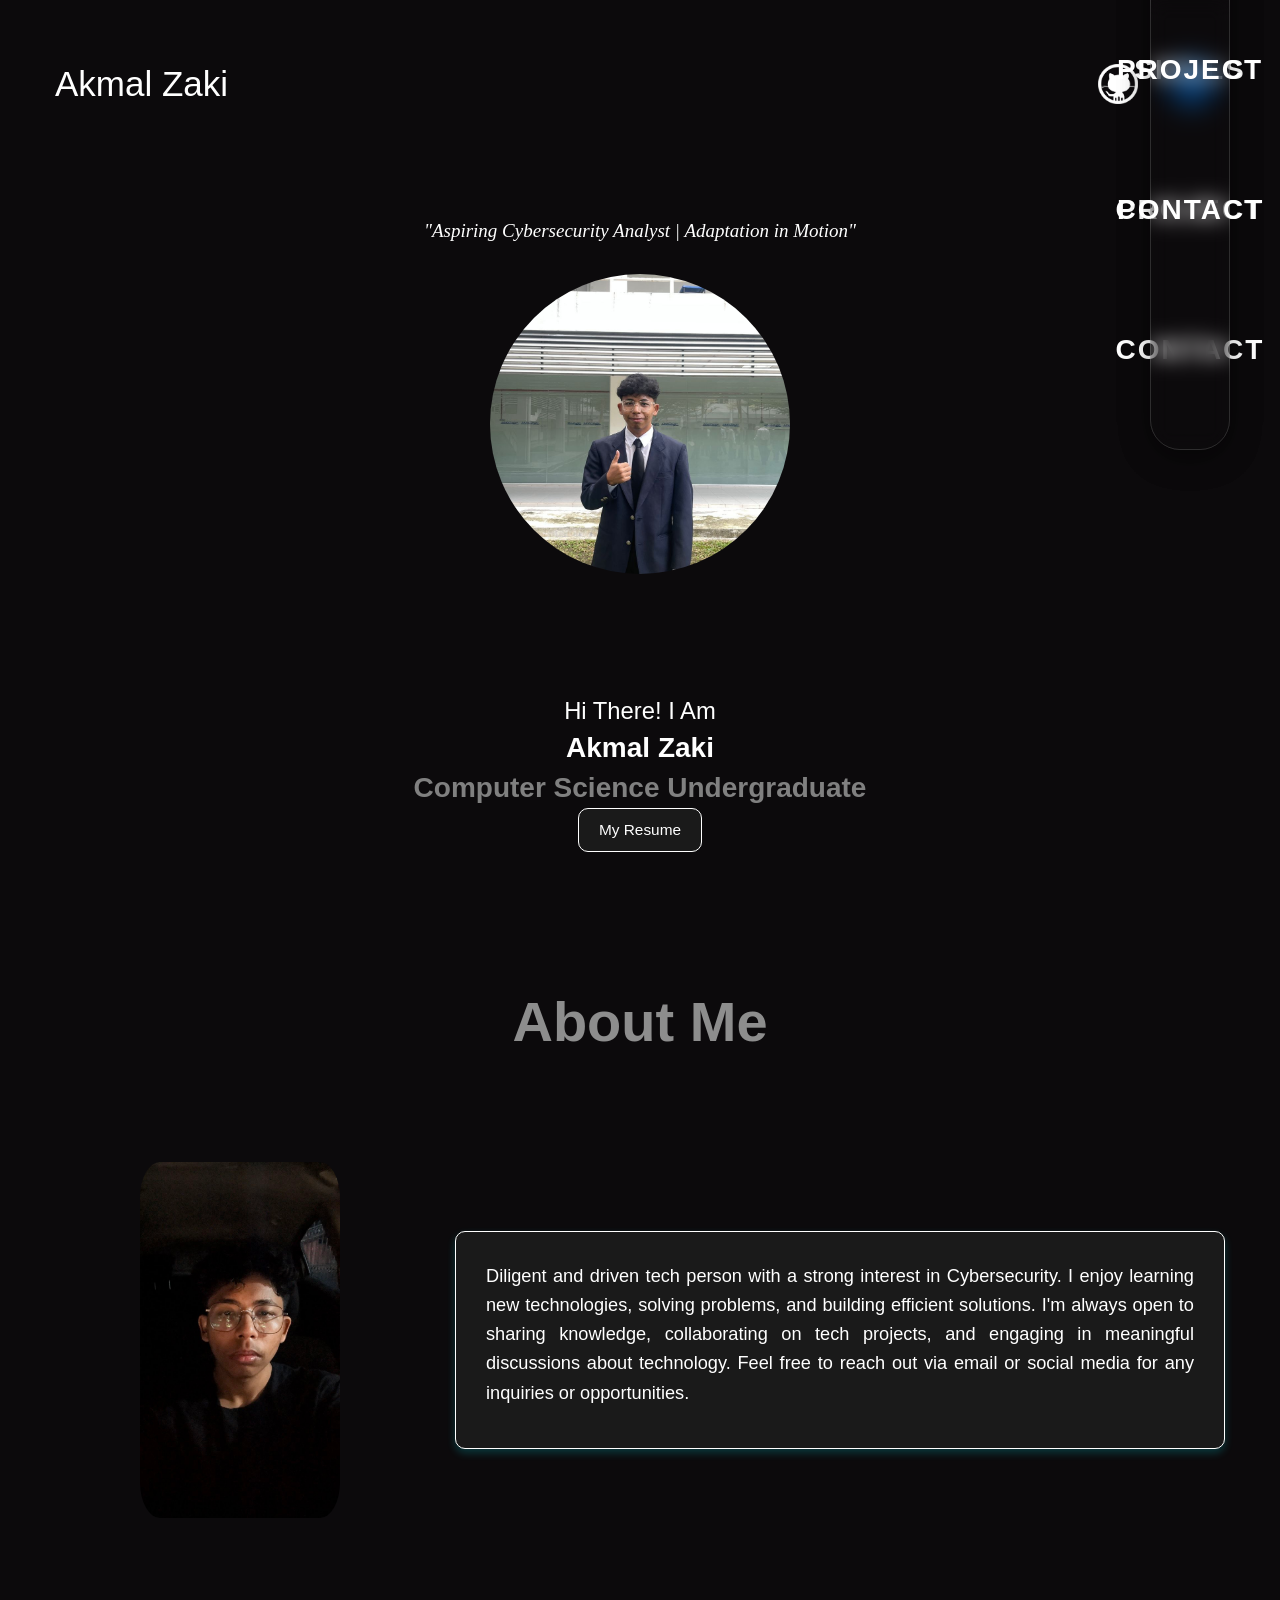
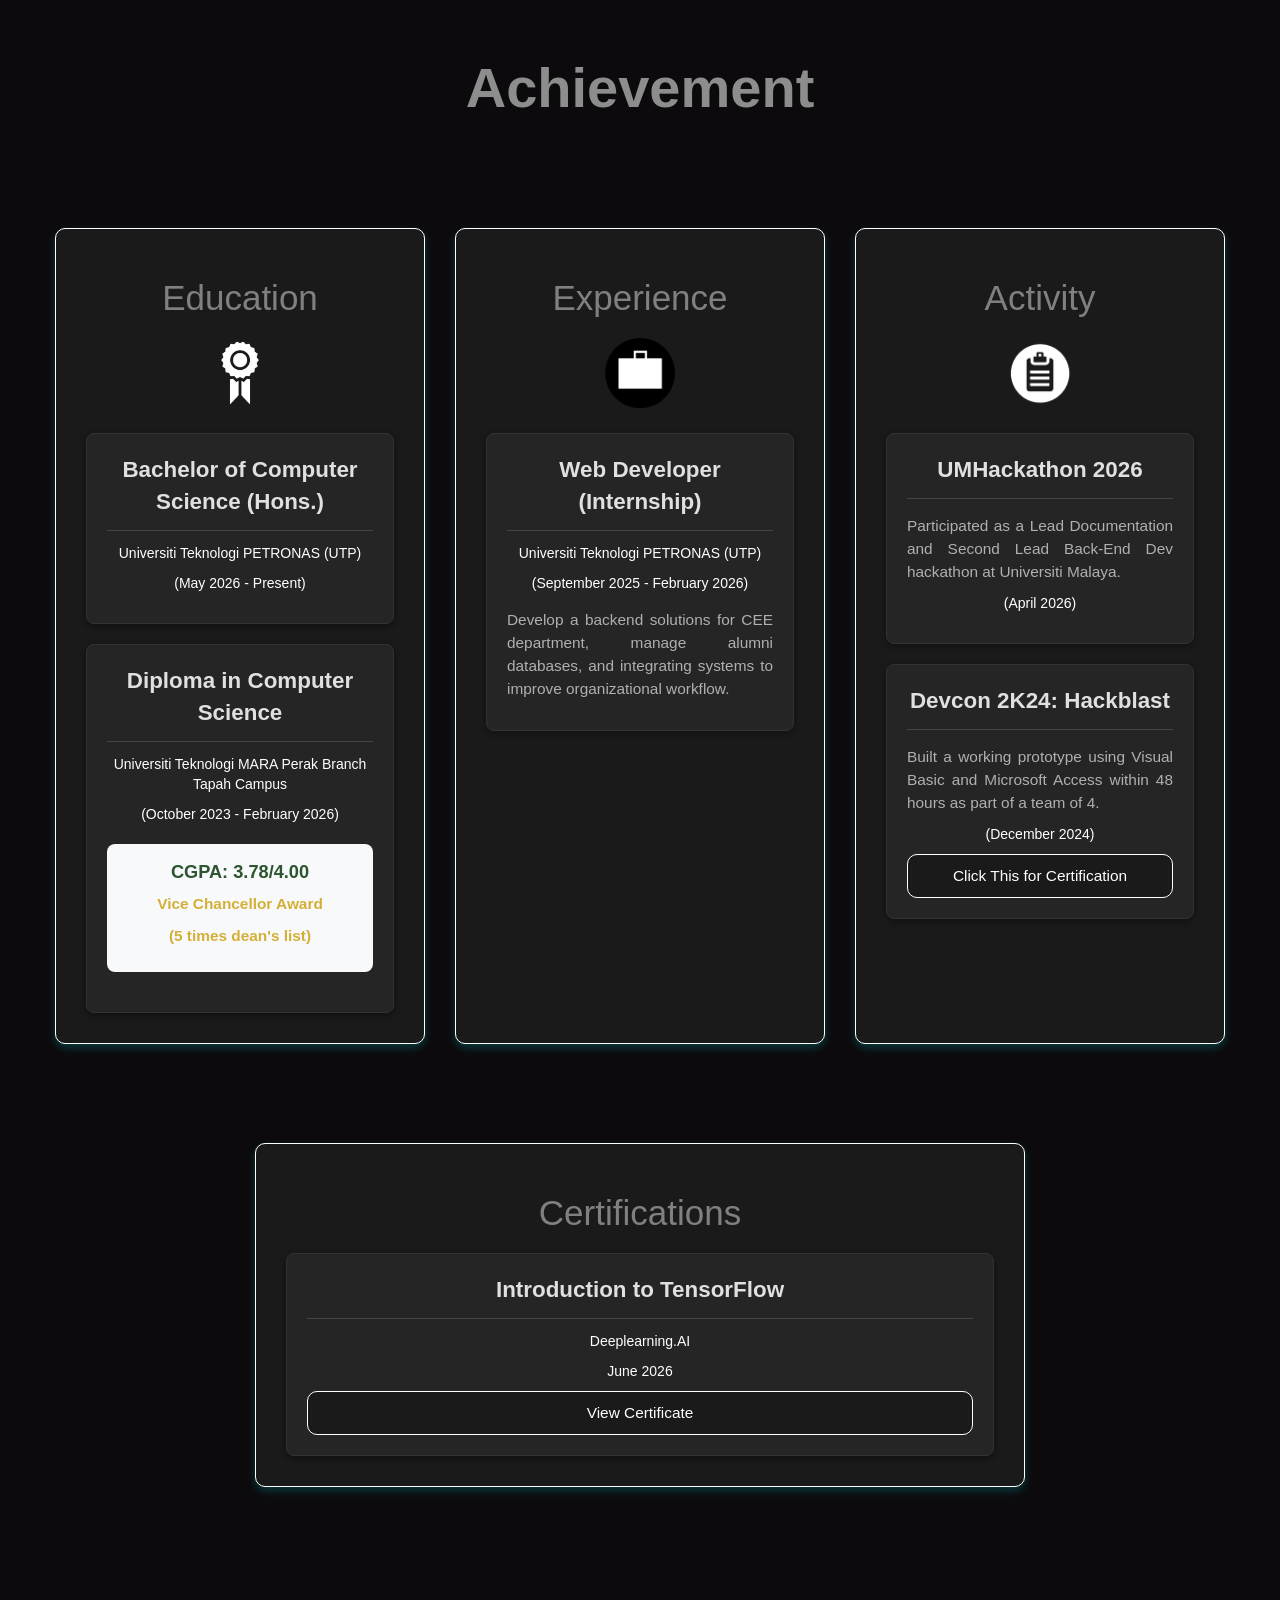
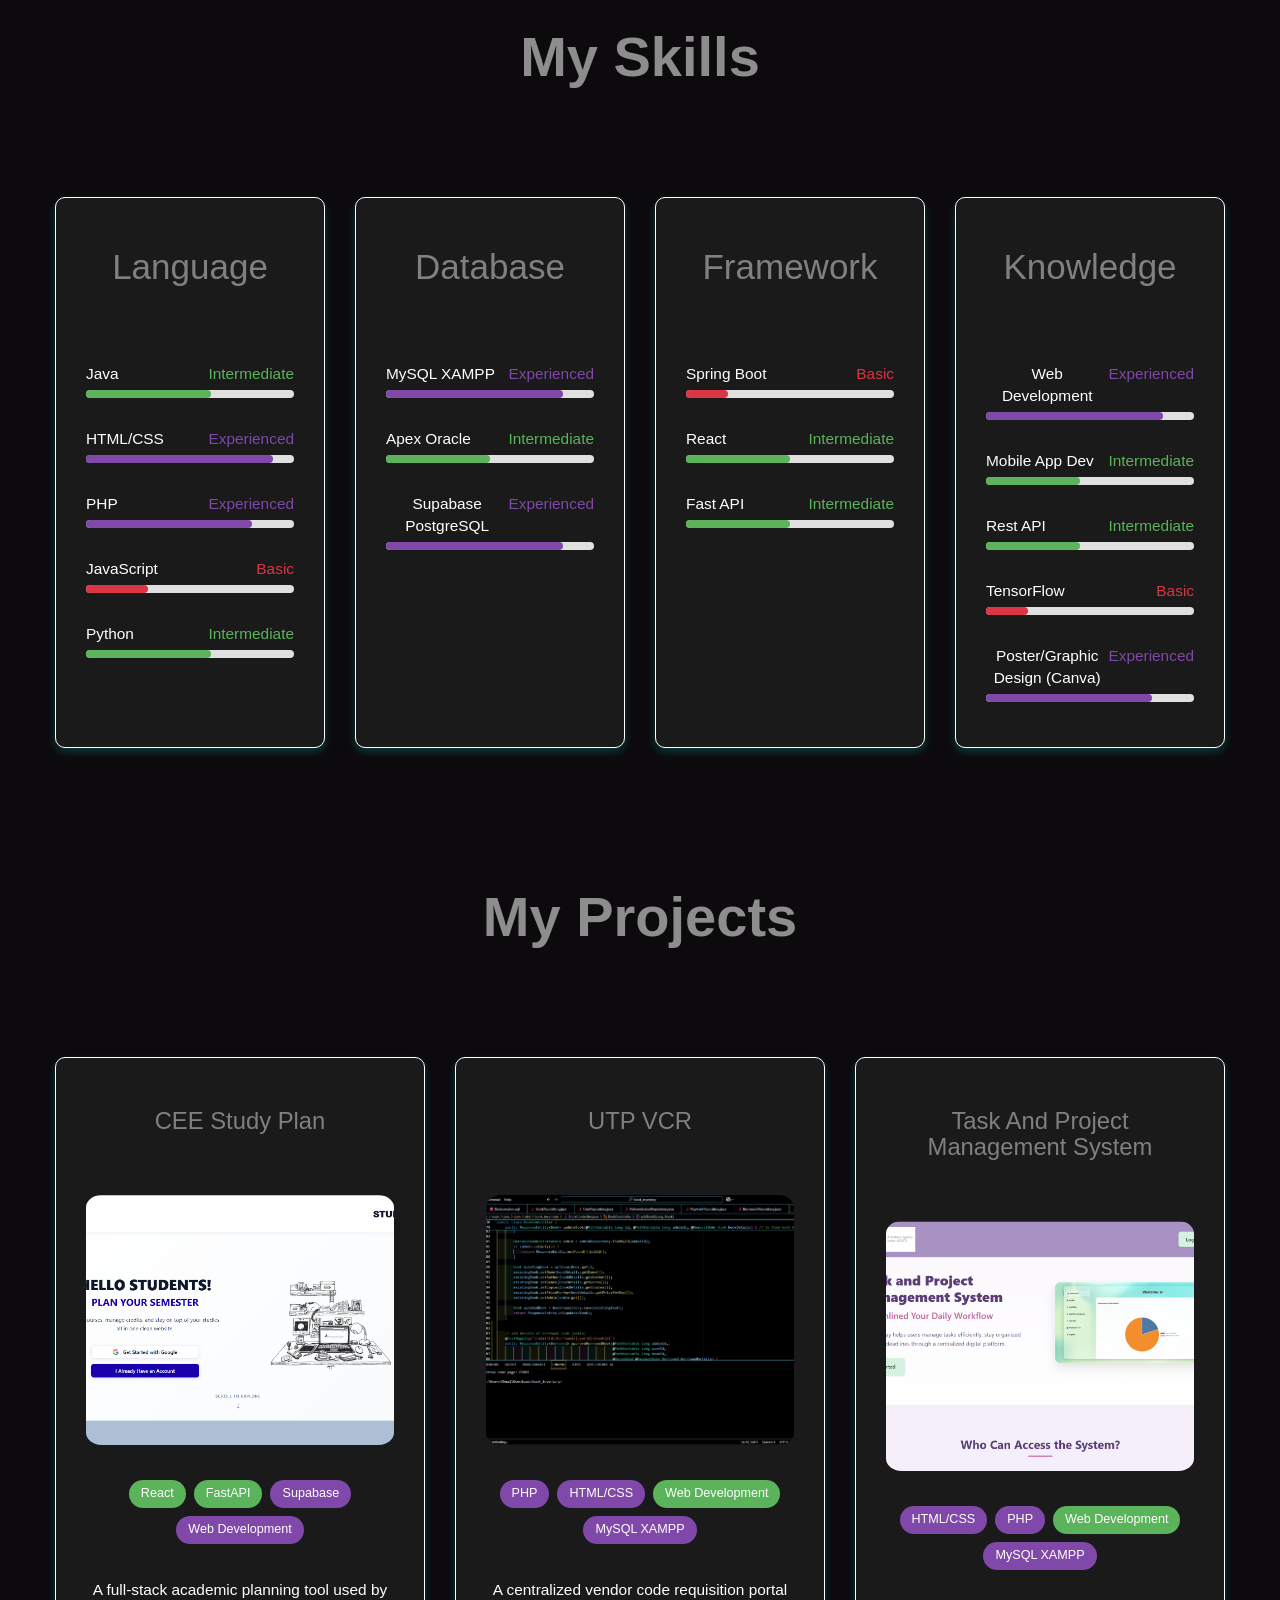
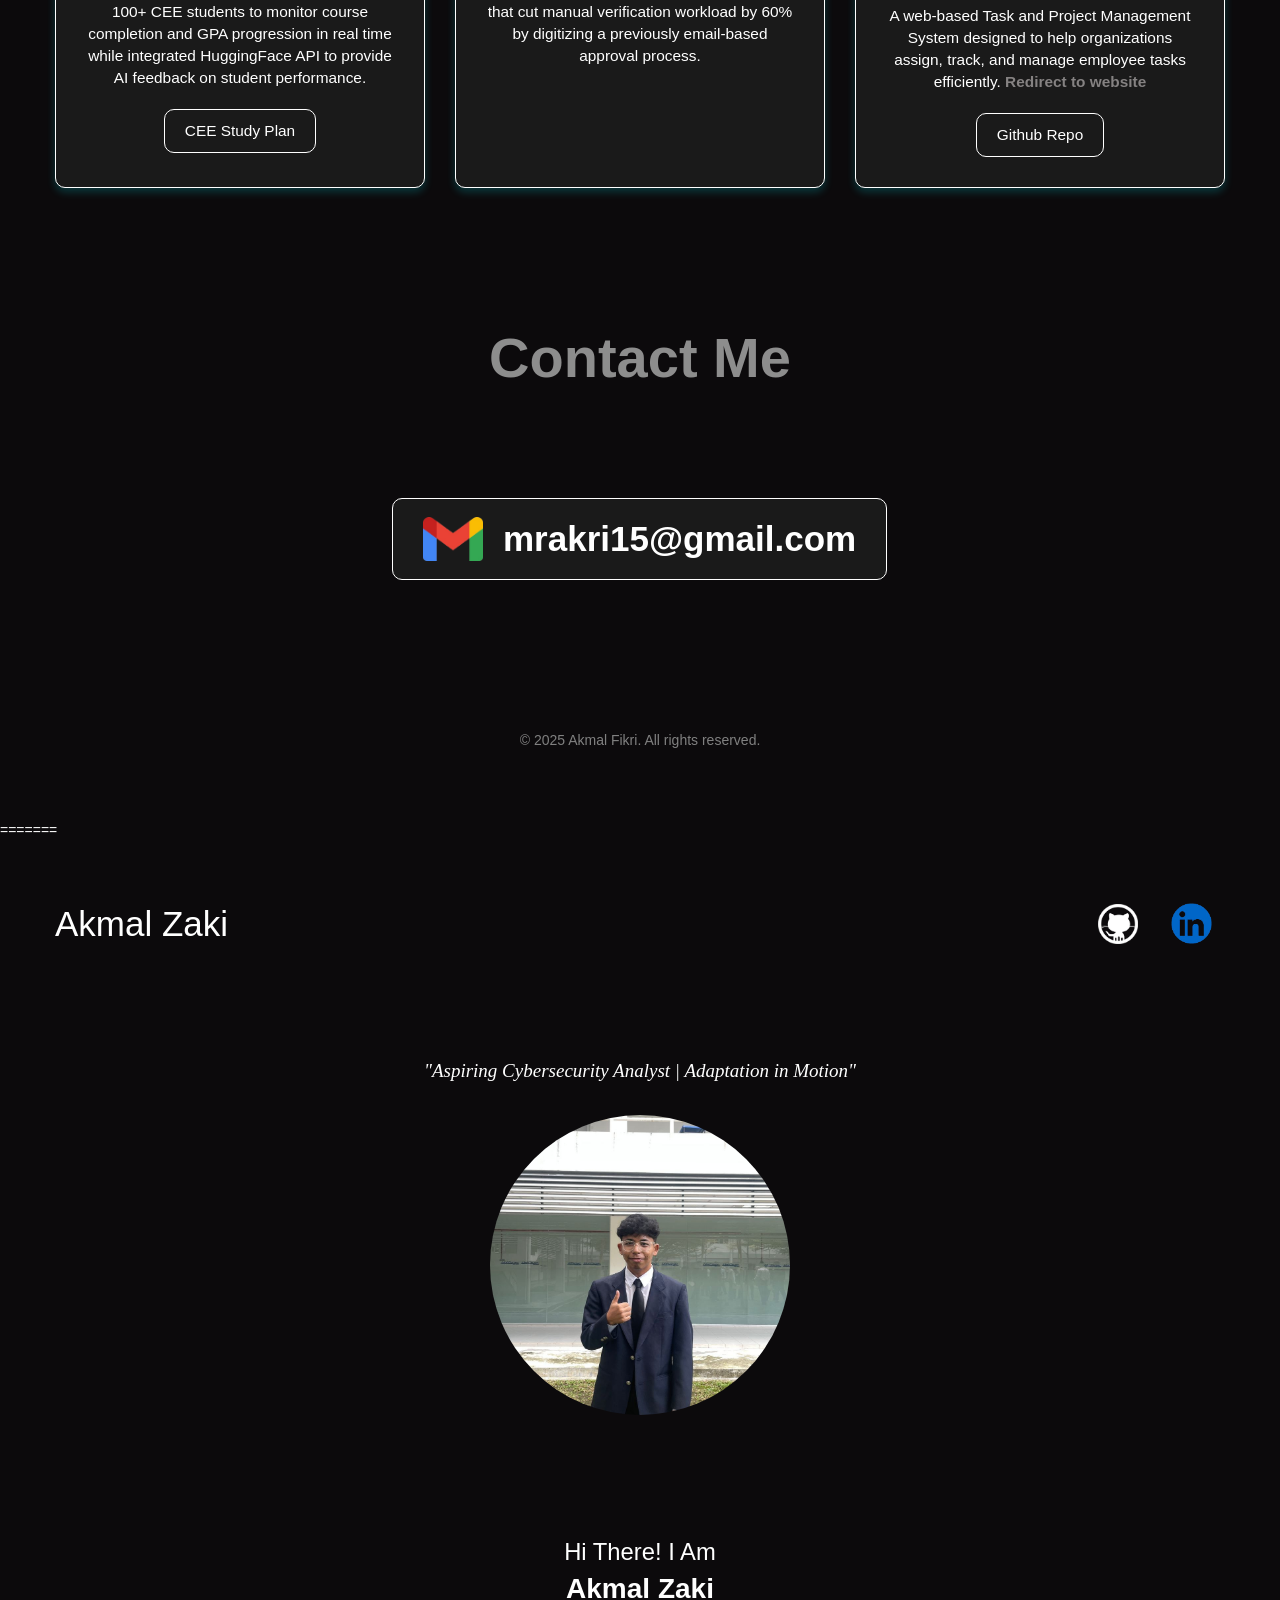
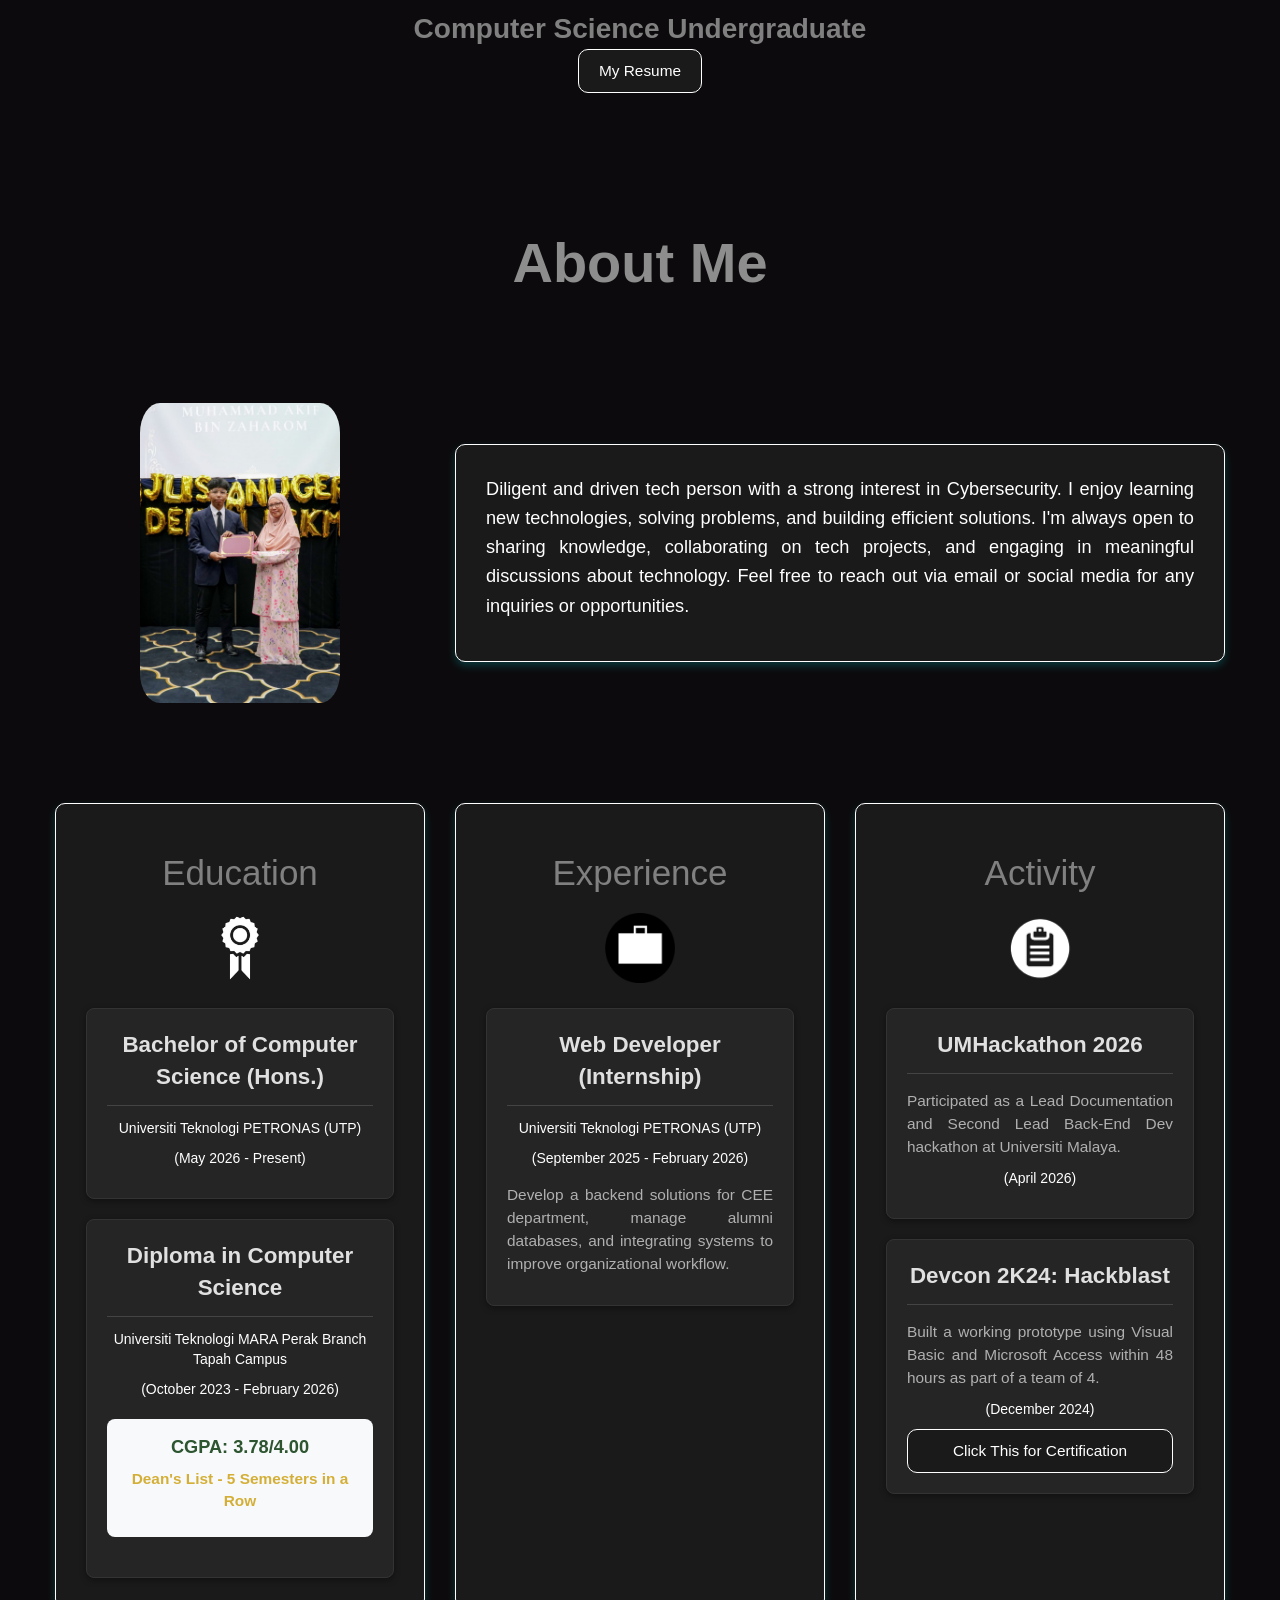
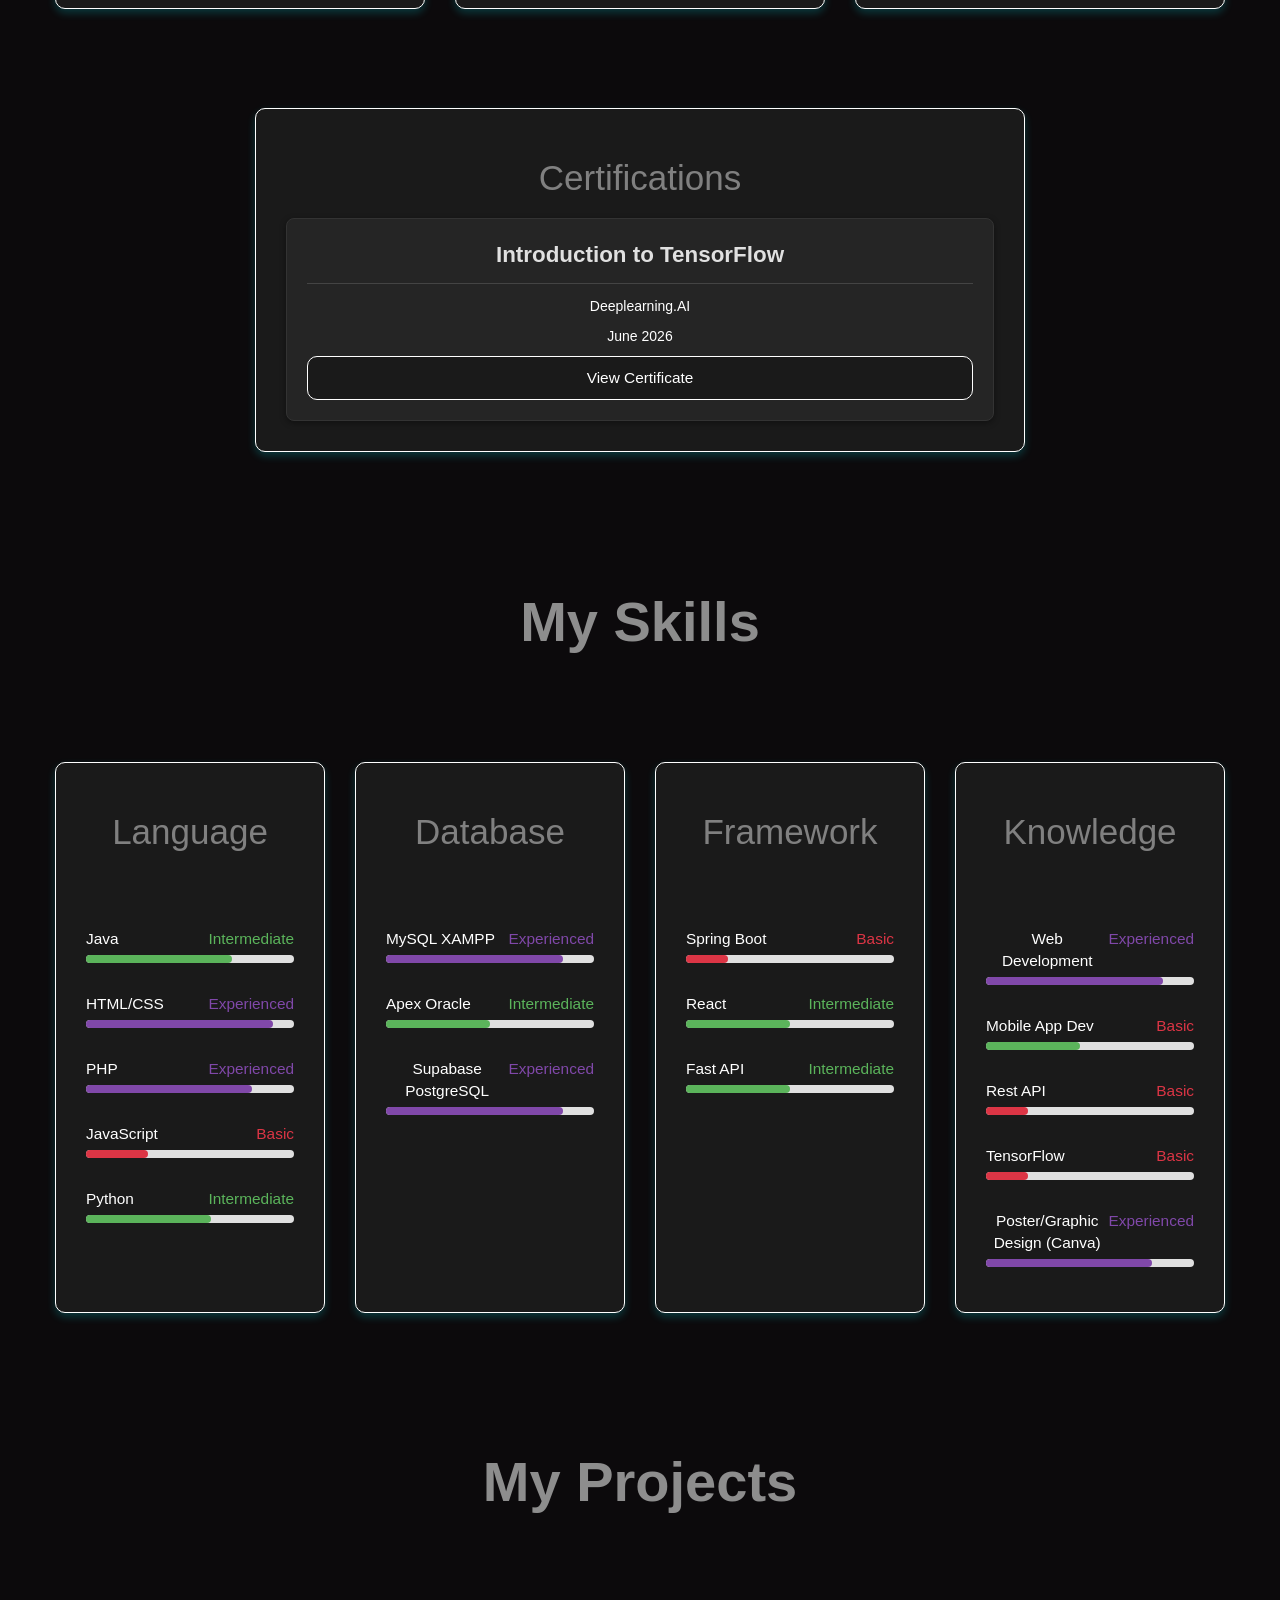
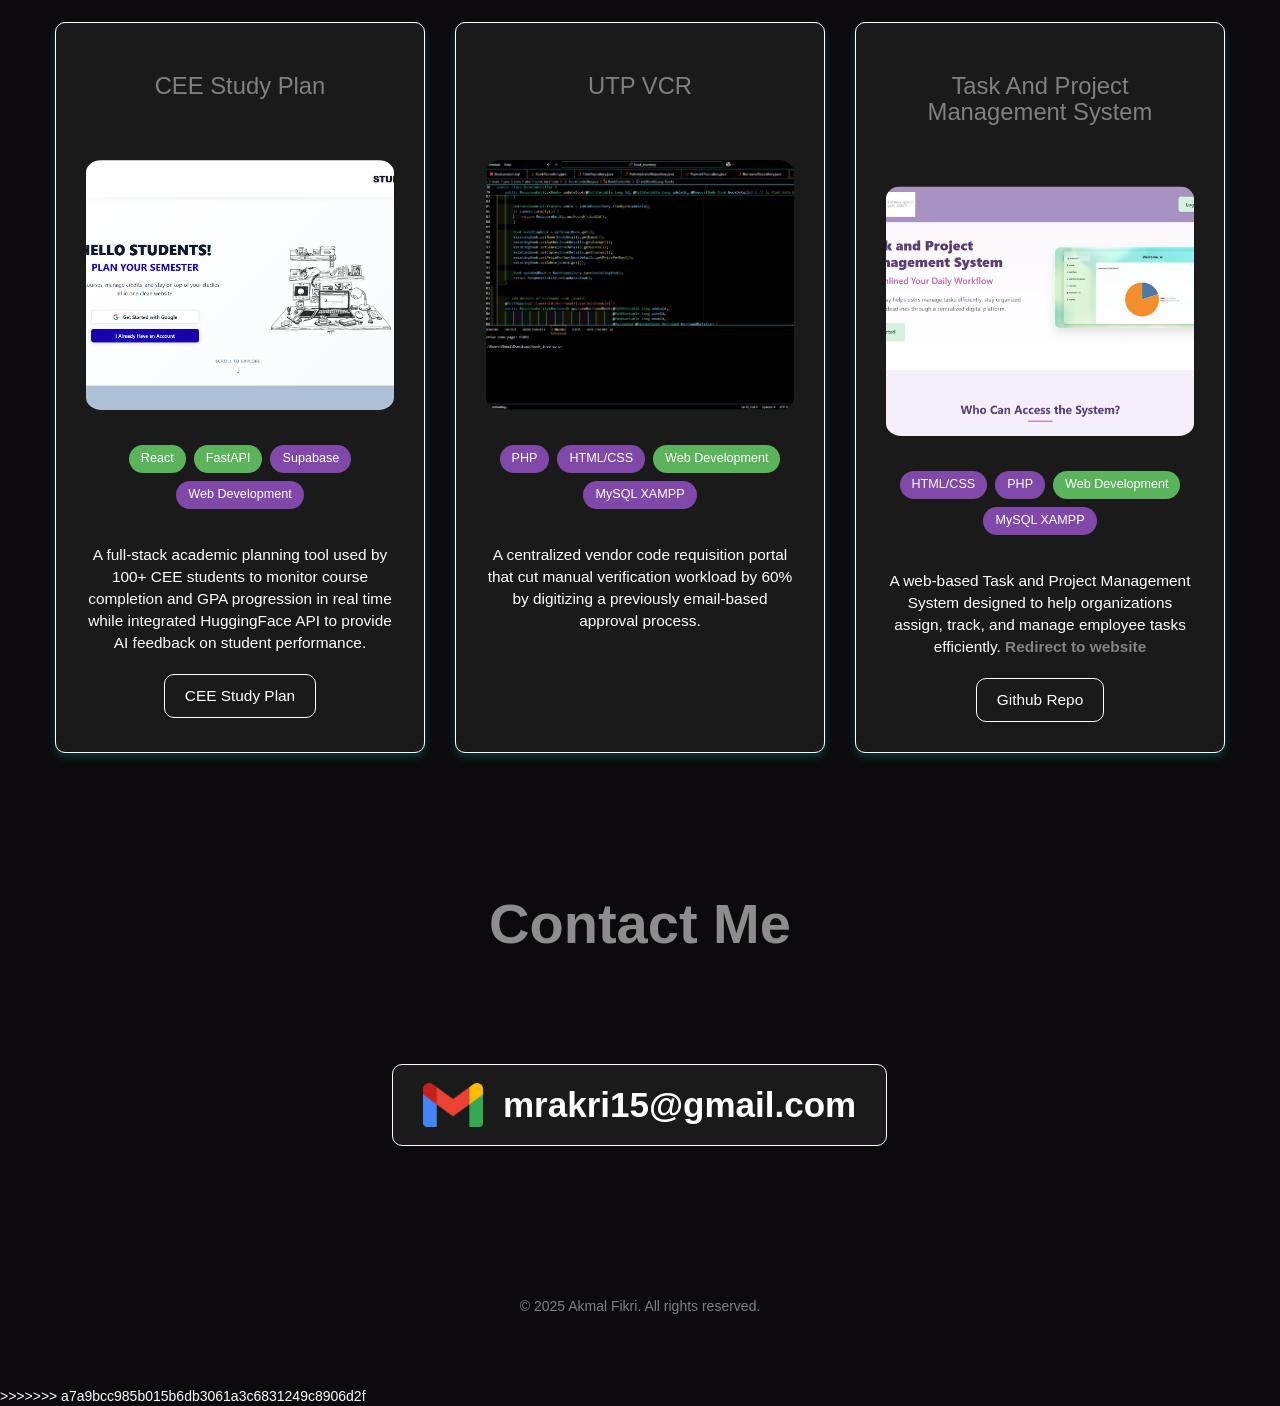
==== index.html @ 443f85c1 "Resolve merge conflicts with GitHub repository" ====
<!DOCTYPE html>
<html>
<head>
    <meta charset="UTF-8">
    <meta name="viewport" content="width=device-width, initial-scale=1">
    <title>Akmal Zaki - Portfolio</title>
    
    <link rel="stylesheet" href="https://maxcdn.bootstrapcdn.com/bootstrap/3.4.1/css/bootstrap.min.css">
    <link rel="stylesheet" href="style.css">
    
    <script src="https://ajax.googleapis.com/ajax/libs/jquery/3.7.1/jquery.min.js"></script>
    <script src="https://maxcdn.bootstrapcdn.com/bootstrap/3.4.1/js/bootstrap.min.js"></script>
</head>
<body>
    <div class="sidebar">
        <div><a href="#home">Home</a></div>
        <div><a href="#about">About</a></div>
        <div><a href="#achievement">Achievement</a></div>
        <div><a href="#skills">Skills</a></div>
        <div><a href="#project">Project</a></div>
        <div><a href="#contact">Contact</a></div>
    </div>

    <div class="main-content">
        <div class="container-fluid content-container">
            
            <div class="row header-row">
                <div id="home" class="col-sm-6 brand-name">
                    Akmal Zaki
                </div>
                <div class="col-sm-6 social-icons">
                    <a href="https://github.com/akriii">
                        <img src="images/github(2).png" alt="GitHub">
                    </a>
                    <a href="https://www.linkedin.com/in/akmal-zaki-331a36275/">
                        <img src="images/linkedin.png" alt="LinkedIn">
                    </a>   
                </div>
            </div>

            <div class="row section-spacing text-center">
                <div class="col-sm-12 tagline">
                    "Aspiring Cybersecurity Analyst | Adaptation in Motion" 
                </div>
                <div class="col-sm-12 profile-wrapper">
                    <img src="images/gambar_deanlist_2025.jpg" class="circular-image">
                </div>
            </div>

            <div class="row section-spacing text-center">
                <div class="col-sm-12">
                    <div class="greetings">Hi There! I Am</div>
                    <div class="greetings-name">
                        <strong class="highlight-text">Akmal Zaki</strong> <br>
                        <strong class="sub-text">Computer Science Undergraduate</strong><br>
                        <a href="files/Muhammad_Akmal_Fikri_Bin_Asma_Zaki-Resume.pdf">
                            <button class="btn button-custom">My Resume</button>
                        </a>
                    </div>
                </div>
            </div>
            
            <div id="about" class="row section-heading">
                <div class="col-sm-12">About Me</div> 
            </div>

            <div class="row flex-row align-center section-spacing">
                <div class="col-sm-4 text-center">
                    <img src="images/gambar_utama.jpg" class="about-image">
                </div>
                <div class="col-sm-8">
                    <div class="card about-card">
                        <p>Diligent and driven tech person with a strong interest in Cybersecurity. 
                        I enjoy learning new technologies, solving problems, and building efficient solutions. 
                        I'm always open to sharing knowledge, collaborating on tech projects, and engaging in meaningful discussions about technology. 
                        Feel free to reach out via email or social media for any inquiries or opportunities.</p>
                    </div>
                </div>
            </div>

            <div id="achievement" class="row section-heading">
                <div class="col-sm-12">Achievement</div> 
            </div>

            <div class="row flex-row section-spacing">
                
                <div class="col-sm-4 d-flex">
                    <div class="card full-card">
                        <h3 class="card-title">Education</h3>
                        <img src="images/achievement2.png" class="card-icon">
                        
                        <div class="inner-card">
                            <p class="card-subtitle-small">Bachelor of Computer Science (Hons.)</p>
                            <hr class="inner-hr">
                            <p>Universiti Teknologi PETRONAS (UTP)</p>
                            <p>(May 2026 - Present)</p>
                        </div>

                        <div class="inner-card">
                            <p class="card-subtitle-small">Diploma in Computer Science</p>
                            <hr class="inner-hr">
                            <p>Universiti Teknologi MARA Perak Branch Tapah Campus</p>
                            <p>(October 2023 - February 2026)</p>
                            <div class="highlight-box">
                                <p class="cgpa-text">CGPA: 3.78/4.00</p>
                                <p class="dean-text">Vice Chancellor Award</p>
                                <p class="dean-text">(5 times dean's list)</p>
                            </div>
                        </div>
                    </div>
                </div>

                <div class="col-sm-4 d-flex">
                    <div class="card full-card">
                        <h3 class="card-title">Experience</h3>
                        <img src="images/experience.png" class="card-icon">
                        
                        <div class="inner-card">
                            <p class="card-subtitle-small">Web Developer (Internship)</p>
                            <hr class="inner-hr">
                            <p>Universiti Teknologi PETRONAS (UTP)</p>
                            <p>(September 2025 - February 2026)</p>
                            <p class="inner-details">Develop a backend solutions for CEE department, manage alumni databases, and integrating systems to improve organizational workflow.</p>
                        </div>
                         <!--
                        <div class="inner-card">
                            <p class="card-subtitle-small">[Next Job Title]</p>
                            <hr class="inner-hr">
                            <p>[Company Name]</p>
                            <p>([Month, Year] - Present)</p>
                            <p class="inner-details">Brief details about your daily tasks and technical achievements.</p>
                        </div> -->
                    </div>
                </div>

                <div class="col-sm-4 d-flex">
                    <div class="card full-card">
                        <h3 class="card-title">Activity</h3>
                        <img src="images/activity.png" class="card-icon">
                         
                        <div class="inner-card">
                            <p class="card-subtitle-small">UMHackathon 2026</p>
                            <hr class="inner-hr">
                            <p class="inner-details">Participated as a Lead Documentation and Second Lead Back-End Dev hackathon at Universiti Malaya.</p>
                            <p>(April 2026)</p>
                        </div>

                        <div class="inner-card">
                            <p class="card-subtitle-small">Devcon 2K24: Hackblast</p>
                            <hr class="inner-hr">
                            <p class="inner-details">Built a working prototype using Visual Basic and Microsoft Access within 48 hours as part of a team of 4.</p>
                            <p>(December 2024)</p>
                            <a href="files/devcon_cert.pdf" class="mt-auto">
                                <button class="btn button-custom w-100">Click This for Certification</button>
                            </a>
                        </div>
                    </div>
                </div>
                
            </div>
            <div class="row flex-row section-spacing justify-center">
                <div class="col-sm-8 d-flex">
                    <div class="card full-card">
                        <h3 class="card-title">Certifications</h3>
                        <div class="inner-card">
                            <p class="card-subtitle-small">Introduction to TensorFlow</p>
                            <hr class="inner-hr">
                            <p>Deeplearning.AI</p>
                            <p>June 2026</p>
                            <a href="#" class="mt-auto">
                                <button class="btn button-custom w-100">View Certificate</button>
                            </a>
                        </div>
                    </div>
                </div>
            </div>

            <div id="skills" class="row section-heading">
                <div class="col-sm-12">My Skills</div> 
            </div>

            <div class="row flex-row section-spacing">
                <div class="col-sm-3 d-flex">
                    <div class="card full-card text-left">
                        <h3 class="card-title">Language</h3>
                        <hr>
                        <div class="skill-row">
                            <div class="skill-label"><span>Java</span> <span class="text-intermediate">Intermediate</span></div>
                            <div class="progress-bg"><div class="progress-fill intermediate" style="width: 60%;"></div></div>
                        </div>
                        <div class="skill-row">
                            <div class="skill-label"><span>HTML/CSS</span> <span class="text-experienced">Experienced</span></div>
                            <div class="progress-bg"><div class="progress-fill experienced" style="width: 90%;"></div></div>
                        </div>
                        <div class="skill-row">
                            <div class="skill-label"><span>PHP</span> <span class="text-experienced">Experienced</span></div>
                            <div class="progress-bg"><div class="progress-fill experienced" style="width: 80%;"></div></div>
                        </div>
                        <div class="skill-row">
                            <div class="skill-label"><span>JavaScript</span> <span class="text-basic">Basic</span></div>
                            <div class="progress-bg"><div class="progress-fill basic" style="width: 30%;"></div></div>
                        </div>
                        <div class="skill-row">
                            <div class="skill-label"><span>Python</span> <span class="text-intermediate">Intermediate</span></div>
                            <div class="progress-bg"><div class="progress-fill intermediate" style="width: 60%;"></div></div>
                        </div>
                    </div>
                </div>

                <div class="col-sm-3 d-flex">
                    <div class="card full-card text-left">
                        <h3 class="card-title">Database</h3>
                        <hr>
                        <div class="skill-row">
                            <div class="skill-label"><span>MySQL XAMPP</span> <span class="text-experienced">Experienced</span></div>
                            <div class="progress-bg"><div class="progress-fill experienced" style="width: 85%;"></div></div>
                        </div>
                        <div class="skill-row">
                            <div class="skill-label"><span>Apex Oracle</span> <span class="text-intermediate">Intermediate</span></div>
                            <div class="progress-bg"><div class="progress-fill intermediate" style="width: 50%;"></div></div>
                        </div>
                        <div class="skill-row">
                            <div class="skill-label"><span>Supabase PostgreSQL</span> <span class="text-experienced">Experienced</span></div>
                            <div class="progress-bg"><div class="progress-fill experienced" style="width: 85%;"></div></div>
                        </div>
                    </div>
                </div>

                <div class="col-sm-3 d-flex">
                    <div class="card full-card text-left">
                        <h3 class="card-title">Framework</h3>
                        <hr>
                        <div class="skill-row">
                            <div class="skill-label"><span>Spring Boot</span> <span class="text-basic">Basic</span></div>
                            <div class="progress-bg"><div class="progress-fill basic" style="width: 20%;"></div></div>
                        </div>
                        <div class="skill-row">
                            <div class="skill-label"><span>React</span> <span class="text-intermediate">Intermediate</span></div>
                            <div class="progress-bg"><div class="progress-fill intermediate" style="width: 50%;"></div></div>
                        </div>
                        <div class="skill-row">
                            <div class="skill-label"><span>Fast API</span> <span class="text-intermediate">Intermediate</span></div>
                            <div class="progress-bg"><div class="progress-fill intermediate" style="width: 50%;"></div></div>
                        </div>
                    </div>
                </div>

                <div class="col-sm-3 d-flex">
                    <div class="card full-card text-left">
                        <h3 class="card-title">Knowledge</h3>
                        <hr>
                        <div class="skill-row">
                            <div class="skill-label"><span>Web Development</span> <span class="text-experienced">Experienced</span></div>
                            <div class="progress-bg"><div class="progress-fill experienced" style="width: 85%;"></div></div>
                        </div>
                        <div class="skill-row">
                            <div class="skill-label"><span>Mobile App Dev</span> <span class="text-intermediate">Intermediate</span></div>
                            <div class="progress-bg"><div class="progress-fill intermediate" style="width: 45%;"></div></div>
                        </div>
                        <div class="skill-row">
                            <div class="skill-label"><span>Rest API</span> <span class="text-intermediate">Intermediate</span></div>
                            <div class="progress-bg"><div class="progress-fill intermediate" style="width: 45%;"></div></div>
                        </div>
                        <div class="skill-row">
                            <div class="skill-label"><span>TensorFlow</span> <span class="text-basic">Basic</span></div>
                            <div class="progress-bg"><div class="progress-fill basic" style="width: 20%;"></div></div>
                        </div>
                        <div class="skill-row">
                            <div class="skill-label"><span>Poster/Graphic Design (Canva)</span> <span class="text-experienced">Experienced</span></div>
                            <div class="progress-bg"><div class="progress-fill experienced" style="width: 80%;"></div></div>
                        </div>
                    </div>
                </div>
            </div>

            <div id="project" class="row section-heading">
                <div class="col-sm-12">My Projects</div> 
            </div>

            <div class="row flex-row section-spacing">
                <div class="col-sm-4 d-flex">
                    <div class="card full-card project-card">
                        <h3 class="card-title">CEE Study Plan</h3>
                        <hr>
                        <img src="images/study_plan.png" class="project-img">
                        <div class="tech-tags">
                            <span class="tag tag-green">React</span>
                           <span class="tag tag-green">FastAPI</span>
                            <span class="tag tag-purple">Supabase</span>
                            <span class="tag tag-purple">Web Development</span>
                        </div>
                        <p class="project-desc">A full-stack academic planning tool used by 100+ CEE students to monitor course completion and GPA progression in real time while integrated HuggingFace API to provide AI feedback on student performance.</p>
                        <a href="https://study-plan-react.vercel.app/"><button class="btn button-custom mt-auto">CEE Study Plan</button></a>
                    </div>
                </div>

                <div class="col-sm-4 d-flex">
                    <div class="card full-card project-card">
                        <h3 class="card-title">UTP VCR</h3>
                        <hr>
                        <img src="images/library_system_screenshot.png" class="project-img">
                        <div class="tech-tags">
                            <span class="tag tag-purple">PHP</span>
                            <span class="tag tag-purple">HTML/CSS</span>
                            <span class="tag tag-green">Web Development</span>
                            <span class="tag tag-purple">MySQL XAMPP</span>
                        </div>
                        <p class="project-desc">A centralized vendor code requisition portal that cut manual verification workload by 60% by digitizing a previously email-based approval process.</p>
                    </div>
                </div>
                <div class="col-sm-4 d-flex">
                    <div class="card full-card project-card">
                        <h3 class="card-title">Task And Project Management System</h3>
                        <hr>
                        <img src="images/tasksystem_screenshot.png" class="project-img">
                        <div class="tech-tags">
                            <span class="tag tag-purple">HTML/CSS</span>
                            <span class="tag tag-purple">PHP</span>
                            <span class="tag tag-green">Web Development</span>
                            <span class="tag tag-purple">MySQL XAMPP</span>
                        </div>
                        <p class="project-desc">A web-based Task and Project Management System designed to help organizations assign, track, and manage employee tasks efficiently. <a href="https://akri.kesug.com/" class="project-link"><strong>Redirect to website</strong></a></p>
                        <a href="https://github.com/akriii/TaskAndProjectManagementSystem"><button class="btn button-custom mt-auto">Github Repo</button></a>
                    </div>
                </div>
            </div>

            <div id="contact" class="row section-heading">
                <div class="col-sm-12">Contact Me</div> 
            </div>
            
            <div class="row flex-row section-spacing">
                <div class="col-sm-12 d-flex justify-center">
                    <div class="contact-box">
                        <img src="images/gmail.png" alt="Email">
                        <span>mrakri15@gmail.com</span>
                    </div>
                </div>
            </div>

            <div class="footer-text">
                <p>&copy; 2025 Akmal Fikri. All rights reserved.</p>
            </div>

        </div> </div> 
        <script>
        // 1. Smooth Scrolling for Sidebar Links (Your existing code)
        document.querySelectorAll('a[href^="#"]').forEach(anchor => {
            anchor.addEventListener('click', function (e) {
                e.preventDefault();
                const targetId = this.getAttribute('href');
                if (targetId === '#') return;
                const targetElement = document.querySelector(targetId);
                if (targetElement) {
                    targetElement.scrollIntoView({
                        behavior: 'smooth',
                        block: 'start'
                    });
                }
            });
        });

        // 2. Scroll Reveal Animation Logic
        document.addEventListener("DOMContentLoaded", function() {
            // Target the elements you want to animate (cards, headings, contact box)
            const elementsToReveal = document.querySelectorAll('.card, .section-heading, .contact-box');

            // Apply the initial hidden state class to all targeted elements
            elementsToReveal.forEach(el => {
                el.classList.add('reveal-on-scroll');
            });

            // Set up the Intersection Observer
            const observer = new IntersectionObserver((entries) => {
                entries.forEach(entry => {
                    if (entry.isIntersecting) {
                        // Fade in when the element scrolls into view
                        entry.target.classList.add('is-visible');
                    } else {
                        // Fade back out when the element leaves the viewport (scrolling up or down)
                        entry.target.classList.remove('is-visible');
                    }
                });
            }, {
                threshold: 0.2 // Triggers the animation when 15% of the element is visible
            });

            // Tell the observer to watch each element
            elementsToReveal.forEach(el => {
                observer.observe(el);
            });
        });
    </script>
</body>
=======
<!DOCTYPE html>
<html>
<head>
    <meta charset="UTF-8">
    <meta name="viewport" content="width=device-width, initial-scale=1">
    <title>Akmal Zaki - Portfolio</title>
    
    <link rel="stylesheet" href="https://maxcdn.bootstrapcdn.com/bootstrap/3.4.1/css/bootstrap.min.css">
    <link rel="stylesheet" href="style.css">
    
    <script src="https://ajax.googleapis.com/ajax/libs/jquery/3.7.1/jquery.min.js"></script>
    <script src="https://maxcdn.bootstrapcdn.com/bootstrap/3.4.1/js/bootstrap.min.js"></script>
</head>
<body>
    <div class="sidebar">
        <div><a href="#about">About</a></div>
        <div><a href="#skills">Skills</a></div>
        <div><a href="#project">Project</a></div>
        <div><a href="#contact">Contact</a></div>
    </div>

    <div class="main-content">
        <div class="container-fluid content-container">
            
            <div class="row header-row">
                <div class="col-sm-6 brand-name">
                    Akmal Zaki
                </div>
                <div class="col-sm-6 social-icons">
                    <a href="https://github.com/akriii">
                        <img src="images/github(2).png" alt="GitHub">
                    </a>
                    <a href="https://www.linkedin.com/in/akmal-fikri-331a36275/">
                        <img src="images/linkedin.png" alt="LinkedIn">
                    </a>   
                </div>
            </div>

            <div class="row section-spacing text-center">
                <div class="col-sm-12 tagline">
                    "Aspiring Cybersecurity Analyst | Adaptation in Motion" 
                </div>
                <div class="col-sm-12 profile-wrapper">
                    <img src="images/gambar_deanlist_2025.jpg" class="circular-image">
                </div>
            </div>

            <div class="row section-spacing text-center">
                <div class="col-sm-12">
                    <div class="greetings">Hi There! I Am</div>
                    <div class="greetings-name">
                        <strong class="highlight-text">Akmal Zaki</strong> <br>
                        <strong class="sub-text">Computer Science Undergraduate</strong><br>
                        <a href="files/Muhammad_Akmal_Fikri_Bin_Asma_Zaki-Resume.pdf">
                            <button class="btn button-custom">My Resume</button>
                        </a>
                    </div>
                </div>
            </div>
            
            <div id="about" class="row section-heading">
                <div class="col-sm-12">About Me</div> 
            </div>

            <div class="row flex-row align-center section-spacing">
                <div class="col-sm-4 text-center">
                    <img src="images/third_image.jpg" class="about-image">
                </div>
                <div class="col-sm-8">
                    <div class="card about-card">
                        <p>Diligent and driven tech person with a strong interest in Cybersecurity. 
                        I enjoy learning new technologies, solving problems, and building efficient solutions. 
                        I'm always open to sharing knowledge, collaborating on tech projects, and engaging in meaningful discussions about technology. 
                        Feel free to reach out via email or social media for any inquiries or opportunities.</p>
                    </div>
                </div>
            </div>

            <div class="row flex-row section-spacing">
                
                <div class="col-sm-4 d-flex">
                    <div class="card full-card">
                        <h3 class="card-title">Education</h3>
                        <img src="images/achievement2.png" class="card-icon">
                        
                        <div class="inner-card">
                            <p class="card-subtitle-small">Bachelor of Computer Science (Hons.)</p>
                            <hr class="inner-hr">
                            <p>Universiti Teknologi PETRONAS (UTP)</p>
                            <p>(May 2026 - Present)</p>
                        </div>

                        <div class="inner-card">
                            <p class="card-subtitle-small">Diploma in Computer Science</p>
                            <hr class="inner-hr">
                            <p>Universiti Teknologi MARA Perak Branch Tapah Campus</p>
                            <p>(October 2023 - February 2026)</p>
                            <div class="highlight-box">
                                <p class="cgpa-text">CGPA: 3.78/4.00</p>
                                <p class="dean-text">Dean's List - 5 Semesters in a Row</p>
                            </div>
                        </div>
                    </div>
                </div>

                <div class="col-sm-4 d-flex">
                    <div class="card full-card">
                        <h3 class="card-title">Experience</h3>
                        <img src="images/experience.png" class="card-icon">
                        
                        <div class="inner-card">
                            <p class="card-subtitle-small">Web Developer (Internship)</p>
                            <hr class="inner-hr">
                            <p>Universiti Teknologi PETRONAS (UTP)</p>
                            <p>(September 2025 - February 2026)</p>
                            <p class="inner-details">Develop a backend solutions for CEE department, manage alumni databases, and integrating systems to improve organizational workflow.</p>
                        </div>
                         <!--
                        <div class="inner-card">
                            <p class="card-subtitle-small">[Next Job Title]</p>
                            <hr class="inner-hr">
                            <p>[Company Name]</p>
                            <p>([Month, Year] - Present)</p>
                            <p class="inner-details">Brief details about your daily tasks and technical achievements.</p>
                        </div> -->
                    </div>
                </div>

                <div class="col-sm-4 d-flex">
                    <div class="card full-card">
                        <h3 class="card-title">Activity</h3>
                        <img src="images/activity.png" class="card-icon">
                         
                        <div class="inner-card">
                            <p class="card-subtitle-small">UMHackathon 2026</p>
                            <hr class="inner-hr">
                            <p class="inner-details">Participated as a Lead Documentation and Second Lead Back-End Dev hackathon at Universiti Malaya.</p>
                            <p>(April 2026)</p>
                        </div>

                        <div class="inner-card">
                            <p class="card-subtitle-small">Devcon 2K24: Hackblast</p>
                            <hr class="inner-hr">
                            <p class="inner-details">Built a working prototype using Visual Basic and Microsoft Access within 48 hours as part of a team of 4.</p>
                            <p>(December 2024)</p>
                            <a href="files/devcon_cert.pdf" class="mt-auto">
                                <button class="btn button-custom w-100">Click This for Certification</button>
                            </a>
                        </div>
                    </div>
                </div>
                
            </div>
            <div class="row flex-row section-spacing justify-center">
                <div class="col-sm-8 d-flex">
                    <div class="card full-card">
                        <h3 class="card-title">Certifications</h3>
                        <div class="inner-card">
                            <p class="card-subtitle-small">Introduction to TensorFlow</p>
                            <hr class="inner-hr">
                            <p>Deeplearning.AI</p>
                            <p>June 2026</p>
                            <a href="#" class="mt-auto">
                                <button class="btn button-custom w-100">View Certificate</button>
                            </a>
                        </div>
                    </div>
                </div>
            </div>

            <div id="skills" class="row section-heading">
                <div class="col-sm-12">My Skills</div> 
            </div>

            <div class="row flex-row section-spacing">
                <div class="col-sm-3 d-flex">
                    <div class="card full-card text-left">
                        <h3 class="card-title">Language</h3>
                        <hr>
                        <div class="skill-row">
                            <div class="skill-label"><span>Java</span> <span class="text-intermediate">Intermediate</span></div>
                            <div class="progress-bg"><div class="progress-fill intermediate" style="width: 70%;"></div></div>
                        </div>
                        <div class="skill-row">
                            <div class="skill-label"><span>HTML/CSS</span> <span class="text-experienced">Experienced</span></div>
                            <div class="progress-bg"><div class="progress-fill experienced" style="width: 90%;"></div></div>
                        </div>
                        <div class="skill-row">
                            <div class="skill-label"><span>PHP</span> <span class="text-experienced">Experienced</span></div>
                            <div class="progress-bg"><div class="progress-fill experienced" style="width: 80%;"></div></div>
                        </div>
                        <div class="skill-row">
                            <div class="skill-label"><span>JavaScript</span> <span class="text-basic">Basic</span></div>
                            <div class="progress-bg"><div class="progress-fill basic" style="width: 30%;"></div></div>
                        </div>
                        <div class="skill-row">
                            <div class="skill-label"><span>Python</span> <span class="text-intermediate">Intermediate</span></div>
                            <div class="progress-bg"><div class="progress-fill intermediate" style="width: 60%;"></div></div>
                        </div>
                    </div>
                </div>

                <div class="col-sm-3 d-flex">
                    <div class="card full-card text-left">
                        <h3 class="card-title">Database</h3>
                        <hr>
                        <div class="skill-row">
                            <div class="skill-label"><span>MySQL XAMPP</span> <span class="text-experienced">Experienced</span></div>
                            <div class="progress-bg"><div class="progress-fill experienced" style="width: 85%;"></div></div>
                        </div>
                        <div class="skill-row">
                            <div class="skill-label"><span>Apex Oracle</span> <span class="text-intermediate">Intermediate</span></div>
                            <div class="progress-bg"><div class="progress-fill intermediate" style="width: 50%;"></div></div>
                        </div>
                        <div class="skill-row">
                            <div class="skill-label"><span>Supabase PostgreSQL</span> <span class="text-experienced">Experienced</span></div>
                            <div class="progress-bg"><div class="progress-fill experienced" style="width: 85%;"></div></div>
                        </div>
                    </div>
                </div>

                <div class="col-sm-3 d-flex">
                    <div class="card full-card text-left">
                        <h3 class="card-title">Framework</h3>
                        <hr>
                        <div class="skill-row">
                            <div class="skill-label"><span>Spring Boot</span> <span class="text-basic">Basic</span></div>
                            <div class="progress-bg"><div class="progress-fill basic" style="width: 20%;"></div></div>
                        </div>
                        <div class="skill-row">
                            <div class="skill-label"><span>React</span> <span class="text-intermediate">Intermediate</span></div>
                            <div class="progress-bg"><div class="progress-fill intermediate" style="width: 50%;"></div></div>
                        </div>
                        <div class="skill-row">
                            <div class="skill-label"><span>Fast API</span> <span class="text-intermediate">Intermediate</span></div>
                            <div class="progress-bg"><div class="progress-fill intermediate" style="width: 50%;"></div></div>
                        </div>
                    </div>
                </div>

                <div class="col-sm-3 d-flex">
                    <div class="card full-card text-left">
                        <h3 class="card-title">Knowledge</h3>
                        <hr>
                        <div class="skill-row">
                            <div class="skill-label"><span>Web Development</span> <span class="text-experienced">Experienced</span></div>
                            <div class="progress-bg"><div class="progress-fill experienced" style="width: 85%;"></div></div>
                        </div>
                        <div class="skill-row">
                            <div class="skill-label"><span>Mobile App Dev</span> <span class="text-basic">Basic</span></div>
                            <div class="progress-bg"><div class="progress-fill intermediate" style="width: 45%;"></div></div>
                        </div>
                        <div class="skill-row">
                            <div class="skill-label"><span>Rest API</span> <span class="text-basic">Basic</span></div>
                            <div class="progress-bg"><div class="progress-fill basic" style="width: 20%;"></div></div>
                        </div>
                        <div class="skill-row">
                            <div class="skill-label"><span>TensorFlow</span> <span class="text-basic">Basic</span></div>
                            <div class="progress-bg"><div class="progress-fill basic" style="width: 20%;"></div></div>
                        </div>
                        <div class="skill-row">
                            <div class="skill-label"><span>Poster/Graphic Design (Canva)</span> <span class="text-experienced">Experienced</span></div>
                            <div class="progress-bg"><div class="progress-fill experienced" style="width: 80%;"></div></div>
                        </div>
                    </div>
                </div>
            </div>

            <div id="project" class="row section-heading">
                <div class="col-sm-12">My Projects</div> 
            </div>

            <div class="row flex-row section-spacing">
                <div class="col-sm-4 d-flex">
                    <div class="card full-card project-card">
                        <h3 class="card-title">CEE Study Plan</h3>
                        <hr>
                        <img src="images/study_plan.png" class="project-img">
                        <div class="tech-tags">
                            <span class="tag tag-green">React</span>
                           <span class="tag tag-green">FastAPI</span>
                            <span class="tag tag-purple">Supabase</span>
                            <span class="tag tag-purple">Web Development</span>
                        </div>
                        <p class="project-desc">A full-stack academic planning tool used by 100+ CEE students to monitor course completion and GPA progression in real time while integrated HuggingFace API to provide AI feedback on student performance.</p>
                        <a href="https://study-plan-react.vercel.app/"><button class="btn button-custom mt-auto">CEE Study Plan</button></a>
                    </div>
                </div>

                <div class="col-sm-4 d-flex">
                    <div class="card full-card project-card">
                        <h3 class="card-title">UTP VCR</h3>
                        <hr>
                        <img src="images/library_system_screenshot.png" class="project-img">
                        <div class="tech-tags">
                            <span class="tag tag-purple">PHP</span>
                            <span class="tag tag-purple">HTML/CSS</span>
                            <span class="tag tag-green">Web Development</span>
                            <span class="tag tag-purple">MySQL XAMPP</span>
                        </div>
                        <p class="project-desc">A centralized vendor code requisition portal that cut manual verification workload by 60% by digitizing a previously email-based approval process.</p>
                    </div>
                </div>
                <div class="col-sm-4 d-flex">
                    <div class="card full-card project-card">
                        <h3 class="card-title">Task And Project Management System</h3>
                        <hr>
                        <img src="images/tasksystem_screenshot.png" class="project-img">
                        <div class="tech-tags">
                            <span class="tag tag-purple">HTML/CSS</span>
                            <span class="tag tag-purple">PHP</span>
                            <span class="tag tag-green">Web Development</span>
                            <span class="tag tag-purple">MySQL XAMPP</span>
                        </div>
                        <p class="project-desc">A web-based Task and Project Management System designed to help organizations assign, track, and manage employee tasks efficiently. <a href="https://akri.kesug.com/" class="project-link"><strong>Redirect to website</strong></a></p>
                        <a href="https://github.com/akriii/TaskAndProjectManagementSystem"><button class="btn button-custom mt-auto">Github Repo</button></a>
                    </div>
                </div>
            </div>

            <div id="contact" class="row section-heading">
                <div class="col-sm-12">Contact Me</div> 
            </div>
            
            <div class="row flex-row section-spacing">
                <div class="col-sm-12 d-flex justify-center">
                    <div class="contact-box">
                        <img src="images/gmail.png" alt="Email">
                        <span>mrakri15@gmail.com</span>
                    </div>
                </div>
            </div>

            <div class="footer-text">
                <p>&copy; 2025 Akmal Fikri. All rights reserved.</p>
            </div>

        </div> </div> <script>
        document.querySelectorAll('a[href^="#"]').forEach(anchor => {
            anchor.addEventListener('click', function (e) {
                e.preventDefault();
                const targetId = this.getAttribute('href');
                if (targetId === '#') return;
                const targetElement = document.querySelector(targetId);
                if (targetElement) {
                    targetElement.scrollIntoView({
                        behavior: 'smooth',
                        block: 'start'
                    });
                }
            });
        });
    </script>
</body>
>>>>>>> a7a9bcc985b015b6db3061a3c6831249c8906d2f
</html>
---- style.css ----
/* --- Global & Layout Variables --- */
:root {
    --darker: #1a1a1a;
    --text-color: #ffffff;
    --bg-color: rgb(12, 10, 12);
    --sidebar-width: 80px;
}

body {
    background-color: var(--bg-color);
    color: var(--text-color);
    font-family: 'Segoe UI', Tahoma, Geneva, Verdana, sans-serif;
    margin: 0;
    overflow-x: hidden; /* Prevents side-scrolling */
}

/* Make sure all images are responsive by default */
img {
    max-width: 100%;
    height: auto;
}

/* --- Main Layout Architecture --- */
.sidebar {
    position: fixed;
    top: 50%; /* Moves it down */
    right: 30px; /* Gives it breathing room from the edge */
    transform: translateY(-50%); /* Centers it perfectly vertically */
    padding: 40px 20px;
    border-radius: 30px; /* Creates the sleek pill shape */
    display: flex;
    flex-direction: column;
    justify-content: center;
    align-items: center;
    gap: 40px; /* Spaces out the links nicely */
    
    /* Frosted Glass Effect */
    background: rgba(30, 30, 30, 0.4); 
    backdrop-filter: blur(10px); 
    -webkit-backdrop-filter: blur(10px);
    border: 1px solid rgba(255, 255, 255, 0.1);
    box-shadow: 0 8px 32px 0 rgba(0, 0, 0, 0.3);
    
    z-index: 1000;
    transition: all 0.4s ease;
}

/* Sidebar container glows slightly when the mouse enters the area */
.sidebar:hover {
    background: rgba(40, 40, 40, 0.6);
    border-color: rgba(0, 247, 255, 0.3); /* Matches your card shadow */
    box-shadow: 0 8px 32px 0 rgba(0, 247, 255, 0.15);
}

.main-content {
    
    padding: 20px 0;
}

.content-container {
    max-width: 1200px;
    margin: 0 auto;
}

/* --- Flexbox Utilities --- */
.flex-row {
    display: flex;
    flex-wrap: wrap; /* Allows wrapping on smaller screens */
}
.align-center {
    align-items: center;
}
.justify-center {
    justify-content: center;
}
.d-flex {
    display: flex;
}
.mt-auto {
    margin-top: auto !important; /* Pushes buttons to the bottom of cards */
}

/* --- Spacing --- */
.section-spacing {
    margin-top: 80px;
}
.section-heading {
    margin-top: 130px;
    font-weight: bold;
    font-size: 4em;
    color: #8d8d8d;
    text-align: center;
}

/* --- Header Section --- */
.header-row {
    display: flex;
    justify-content: space-between;
    align-items: center;
    margin-top: 30px;
}
.brand-name {
    font-size: 2.5em;
}
.social-icons {
    display: flex;
    justify-content: flex-end;
    align-items: center;
    gap: 20px;
}
.social-icons img {
    width: 40px;
}
.social-icons img[alt="LinkedIn"] {
    width: 67px;
}

/* --- Intro Profile --- */
.tagline {
    font-size: 1.9rem;
    font-style: italic;
    font-family: Georgia, serif;
    margin-bottom: 30px;
}
.circular-image {
    width: 300px;
    height: 300px;
    object-fit: cover; /* Ensures image fills circle without stretching */
    border-radius: 50%;
    margin: auto;
    display: block;
}
.greetings {
    font-size: 1.7em;
    margin-top: 20px;
}
.highlight-text {
    font-size: 2em;
    color: #ffffff;
}
.sub-text {
    font-size: 2em;
    color: grey;
}

/* --- Cards --- */
.card {
    border: 1px solid white;
    border-radius: 10px;
    padding: 30px;
    background-color: var(--darker);
    box-shadow: 0 4px 8px rgba(0, 247, 255, 0.2);
    width: 100%;
}
.full-card {
    display: flex;
    flex-direction: column;
    align-items: center;
    text-align: center;
    height: 100%; /* Ensures cards in the same row match heights */
}
.card-title {
    font-size: 2.5em;
    color: gray;
    margin-bottom: 20px;
}
.card-subtitle {
    font-size: 2em;
    font-weight: bold;
    margin-bottom: 20px;
}
.card-icon {
    width: 70px;
    height: 70px;
    margin-bottom: 25px;
}
.about-card {
    font-size: 1.3em;
    line-height: 1.6;
    text-align: justify;
}
.about-image {
    width: 100%;
    max-width: 200px;
    border-radius: 10%;
}

/* --- Education Highlight Box --- */
.highlight-box {
    background: #f8f9fa;
    padding: 15px;
    margin: 20px 0;
    border-radius: 8px;
    width: 100%;
}
.cgpa-text {
    font-size: 1.3em;
    color: #2c5530;
    font-weight: bold;
    margin-bottom: 8px;
}
.dean-text {
    font-size: 1.1em;
    color: #d4af37;
    font-weight: bold;
}

/* --- Projects --- */
.project-card h3 {
    font-size: 1.7em;
    margin-bottom: 20px;
}
/* This is the magic for your project images */
.project-img {
    width: 100%;
    height: 250px;
    object-fit: cover; /* Crops nicely if dimensions change */
    border-radius: 5%;
    margin-bottom: 20px;
}
.project-desc {
    font-size: 1.1em;
    margin: 20px 0;
}
.project-link {
    color: #858282;
}

/* --- Tech Tags --- */
.tech-tags {
    display: flex;
    flex-wrap: wrap;
    justify-content: center;
    gap: 8px;
    margin: 15px 0;
}
.tag {
    color: white;
    padding: 5px 12px;
    border-radius: 15px;
    font-size: 0.9em;
}
.tag-purple { background: rgb(128, 72, 169); }
.tag-green { background: rgb(91, 180, 91); }
.tag-red { background: rgb(220, 53, 69); }

/* --- Skills Progress Bars --- */
.skill-row {
    width: 100%;
    margin: 15px 0;
}
.skill-label {
    display: flex;
    justify-content: space-between;
    font-size: 1.1em;
    margin-bottom: 5px;
}
.text-experienced { color: rgb(128, 72, 169); }
.text-intermediate { color: rgb(91, 180, 91); }
.text-basic { color: rgb(220, 53, 69); }

.progress-bg {
    background: #e0e0e0;
    border-radius: 10px;
    height: 8px;
    width: 100%;
}
.progress-fill {
    height: 100%;
    border-radius: 10px;
}
.progress-fill.experienced { background: rgb(128, 72, 169); }
.progress-fill.intermediate { background: rgb(91, 180, 91); }
.progress-fill.basic { background: rgb(220, 53, 69); }

/* --- Buttons --- */
.button-custom {
    border: 1px solid white; 
    border-radius: 10px; 
    padding: 10px 20px;
    background-color: var(--darker); 
    color: white; 
    transition: all 0.3s ease;
    font-size: 1.1em;
}
.button-custom:hover {
    background-color: white; 
    color: black; 
    border: 1px solid white;
}

/* --- Contact & Footer --- */
.contact-box {
    border: 1px solid white;
    border-radius: 10px;
    padding: 15px 30px;
    background-color: var(--darker);
    display: flex;
    align-items: center;
    gap: 20px;
    font-size: 2.5em;
    font-weight: bold;
}
.contact-box img {
    width: 60px;
}
.footer-text {
    margin-top: 150px;
    margin-bottom: 50px;
    text-align: center;
    color: gray;
}


.sidebar a {
    color: #a0a0a0;
    font-size: 1.1rem;
    font-weight: 600;
    text-transform: uppercase;
    letter-spacing: 2px;
    text-decoration: none;
    transition: all 0.3s ease;
    position: relative;
    display: inline-block;
}

/* Text glow and slight pop-out on hover */
.sidebar a:hover, .sidebar a:active {
    color: #ffffff;
    text-shadow: 0 0 10px rgba(0, 247, 255, 0.8);
    transform: scale(1.1);
}

/* Animated neon underline effect */
.sidebar a::after {
    content: '';
    position: absolute;
    width: 0;
    height: 2px;
    bottom: -5px;
    left: 50%;
    transform: translateX(-50%);
    background-color: #00f7ff;
    transition: width 0.3s ease;
}

.sidebar a:hover::after {
    width: 100%;
}

.inner-card {
    background-color: #252525; /* Slightly lighter than the main card background */
    border: 1px solid #333;
    border-radius: 8px;
    padding: 20px;
    margin-bottom: 20px; /* Space between the stacked cards */
    width: 100%;
    text-align: center;
    box-shadow: 0 2px 6px rgba(0, 0, 0, 0.4);
}

/* Removes the margin from the very last nested card so it doesn't create extra empty space at the bottom */
.inner-card:last-child {
    margin-bottom: 0;
}

.card-subtitle-small {
    font-size: 1.6em;
    font-weight: bold;
    color: #e0e0e0;
    margin-bottom: 5px;
    margin-top: 0;
}

.inner-hr {
    border-color: #444;
    margin: 12px 0;
}

/* Smaller text style specifically for the job details/responsibilities */
.inner-details {
    font-size: 1.1em;
    color: #b0b0b0;
    margin-top: 15px;
    line-height: 1.5;
    text-align: justify; /* Makes paragraph text look cleaner */
}

/* Forces buttons inside nested cards to stretch full width */
.w-100 {
    width: 100%;
}

/* --- Scroll Reveal Animation --- */
.reveal-on-scroll {
    opacity: 0;
    transform: translateY(40px); /* Pushes the card down slightly before it appears */
    transition: opacity 0.6s ease-out, transform 0.6s ease-out;
    will-change: opacity, transform; /* Optimizes browser performance */
}

.reveal-on-scroll.is-visible {
    opacity: 1;
    transform: translateY(0);
}
/* --- Global & Layout Variables --- */
:root {
    --darker: #1a1a1a;
    --text-color: #ffffff;
    --bg-color: rgb(12, 10, 12);
    --sidebar-width: 80px;
}

body {
    background-color: var(--bg-color);
    color: var(--text-color);
    font-family: 'Segoe UI', Tahoma, Geneva, Verdana, sans-serif;
    margin: 0;
    overflow-x: hidden; /* Prevents side-scrolling */
}

/* Make sure all images are responsive by default */
img {
    max-width: 100%;
    height: auto;
}

/* --- Main Layout Architecture --- */
.sidebar {
    position: fixed;
    top: 0;
    right: 0;
    width: var(--sidebar-width);
    height: 100vh;
    display: flex;
    flex-direction: column;
    justify-content: center;
    align-items: center;
    gap: 100px; /* Space between links */
    margin-right: 50px;
    background: transparent; 
    z-index: 1000;
}

.main-content {
    
    padding: 20px 0;
}

.content-container {
    max-width: 1200px;
    margin: 0 auto;
}

/* --- Flexbox Utilities --- */
.flex-row {
    display: flex;
    flex-wrap: wrap; /* Allows wrapping on smaller screens */
}
.align-center {
    align-items: center;
}
.justify-center {
    justify-content: center;
}
.d-flex {
    display: flex;
}
.mt-auto {
    margin-top: auto !important; /* Pushes buttons to the bottom of cards */
}

/* --- Spacing --- */
.section-spacing {
    margin-top: 100px;
}
.section-heading {
    margin-top: 130px;
    font-weight: bold;
    font-size: 4em;
    color: #8d8d8d;
    text-align: center;
}

/* --- Header Section --- */
.header-row {
    display: flex;
    justify-content: space-between;
    align-items: center;
    margin-top: 30px;
}
.brand-name {
    font-size: 2.5em;
}
.social-icons {
    display: flex;
    justify-content: flex-end;
    align-items: center;
    gap: 20px;
}
.social-icons img {
    width: 40px;
}
.social-icons img[alt="LinkedIn"] {
    width: 67px;
}

/* --- Intro Profile --- */
.tagline {
    font-size: 1.9rem;
    font-style: italic;
    font-family: Georgia, serif;
    margin-bottom: 30px;
}
.circular-image {
    width: 300px;
    height: 300px;
    object-fit: cover; /* Ensures image fills circle without stretching */
    border-radius: 50%;
    margin: auto;
    display: block;
}
.greetings {
    font-size: 1.7em;
    margin-top: 20px;
}
.highlight-text {
    font-size: 2em;
    color: #ffffff;
}
.sub-text {
    font-size: 2em;
    color: grey;
}

/* --- Cards --- */
.card {
    border: 1px solid white;
    border-radius: 10px;
    padding: 30px;
    background-color: var(--darker);
    box-shadow: 0 4px 8px rgba(0, 247, 255, 0.2);
    width: 100%;
}
.full-card {
    display: flex;
    flex-direction: column;
    align-items: center;
    text-align: center;
    height: 100%; /* Ensures cards in the same row match heights */
}
.card-title {
    font-size: 2.5em;
    color: gray;
    margin-bottom: 20px;
}
.card-subtitle {
    font-size: 2em;
    font-weight: bold;
    margin-bottom: 20px;
}
.card-icon {
    width: 70px;
    height: 70px;
    margin-bottom: 25px;
}
.about-card {
    font-size: 1.3em;
    line-height: 1.6;
    text-align: justify;
}
.about-image {
    width: 100%;
    max-width: 200px;
    border-radius: 10%;
}

/* --- Education Highlight Box --- */
.highlight-box {
    background: #f8f9fa;
    padding: 15px;
    margin: 20px 0;
    border-radius: 8px;
    width: 100%;
}
.cgpa-text {
    font-size: 1.3em;
    color: #2c5530;
    font-weight: bold;
    margin-bottom: 8px;
}
.dean-text {
    font-size: 1.1em;
    color: #d4af37;
    font-weight: bold;
}

/* --- Projects --- */
.project-card h3 {
    font-size: 1.7em;
    margin-bottom: 20px;
}
/* This is the magic for your project images */
.project-img {
    width: 100%;
    height: 250px;
    object-fit: cover; /* Crops nicely if dimensions change */
    border-radius: 5%;
    margin-bottom: 20px;
}
.project-desc {
    font-size: 1.1em;
    margin: 20px 0;
}
.project-link {
    color: #858282;
}

/* --- Tech Tags --- */
.tech-tags {
    display: flex;
    flex-wrap: wrap;
    justify-content: center;
    gap: 8px;
    margin: 15px 0;
}
.tag {
    color: white;
    padding: 5px 12px;
    border-radius: 15px;
    font-size: 0.9em;
}
.tag-purple { background: rgb(128, 72, 169); }
.tag-green { background: rgb(91, 180, 91); }
.tag-red { background: rgb(220, 53, 69); }

/* --- Skills Progress Bars --- */
.skill-row {
    width: 100%;
    margin: 15px 0;
}
.skill-label {
    display: flex;
    justify-content: space-between;
    font-size: 1.1em;
    margin-bottom: 5px;
}
.text-experienced { color: rgb(128, 72, 169); }
.text-intermediate { color: rgb(91, 180, 91); }
.text-basic { color: rgb(220, 53, 69); }

.progress-bg {
    background: #e0e0e0;
    border-radius: 10px;
    height: 8px;
    width: 100%;
}
.progress-fill {
    height: 100%;
    border-radius: 10px;
}
.progress-fill.experienced { background: rgb(128, 72, 169); }
.progress-fill.intermediate { background: rgb(91, 180, 91); }
.progress-fill.basic { background: rgb(220, 53, 69); }

/* --- Buttons --- */
.button-custom {
    border: 1px solid white; 
    border-radius: 10px; 
    padding: 10px 20px;
    background-color: var(--darker); 
    color: white; 
    transition: all 0.3s ease;
    font-size: 1.1em;
}
.button-custom:hover {
    background-color: white; 
    color: black; 
    border: 1px solid white;
}

/* --- Contact & Footer --- */
.contact-box {
    border: 1px solid white;
    border-radius: 10px;
    padding: 15px 30px;
    background-color: var(--darker);
    display: flex;
    align-items: center;
    gap: 20px;
    font-size: 2.5em;
    font-weight: bold;
}
.contact-box img {
    width: 60px;
}
.footer-text {
    margin-top: 150px;
    margin-bottom: 50px;
    text-align: center;
    color: gray;
}

/* --- Sidebar Links --- */
.sidebar a {
    color: white;
    font-size: 2em;
    text-decoration: none;
    transition: color 0.3s ease;
}
.sidebar a:hover, .sidebar a:active {
    color: gray;
}

.inner-card {
    background-color: #252525; /* Slightly lighter than the main card background */
    border: 1px solid #333;
    border-radius: 8px;
    padding: 20px;
    margin-bottom: 20px; /* Space between the stacked cards */
    width: 100%;
    text-align: center;
    box-shadow: 0 2px 6px rgba(0, 0, 0, 0.4);
}

/* Removes the margin from the very last nested card so it doesn't create extra empty space at the bottom */
.inner-card:last-child {
    margin-bottom: 0;
}

.card-subtitle-small {
    font-size: 1.6em;
    font-weight: bold;
    color: #e0e0e0;
    margin-bottom: 5px;
    margin-top: 0;
}

.inner-hr {
    border-color: #444;
    margin: 12px 0;
}

/* Smaller text style specifically for the job details/responsibilities */
.inner-details {
    font-size: 1.1em;
    color: #b0b0b0;
    margin-top: 15px;
    line-height: 1.5;
    text-align: justify; /* Makes paragraph text look cleaner */
}

/* Forces buttons inside nested cards to stretch full width */
.w-100 {
    width: 100%;
}
---- style.css ----
/* --- Global & Layout Variables --- */
:root {
    --darker: #1a1a1a;
    --text-color: #ffffff;
    --bg-color: rgb(12, 10, 12);
    --sidebar-width: 80px;
}

body {
    background-color: var(--bg-color);
    color: var(--text-color);
    font-family: 'Segoe UI', Tahoma, Geneva, Verdana, sans-serif;
    margin: 0;
    overflow-x: hidden; /* Prevents side-scrolling */
}

/* Make sure all images are responsive by default */
img {
    max-width: 100%;
    height: auto;
}

/* --- Main Layout Architecture --- */
.sidebar {
    position: fixed;
    top: 50%; /* Moves it down */
    right: 30px; /* Gives it breathing room from the edge */
    transform: translateY(-50%); /* Centers it perfectly vertically */
    padding: 40px 20px;
    border-radius: 30px; /* Creates the sleek pill shape */
    display: flex;
    flex-direction: column;
    justify-content: center;
    align-items: center;
    gap: 40px; /* Spaces out the links nicely */
    
    /* Frosted Glass Effect */
    background: rgba(30, 30, 30, 0.4); 
    backdrop-filter: blur(10px); 
    -webkit-backdrop-filter: blur(10px);
    border: 1px solid rgba(255, 255, 255, 0.1);
    box-shadow: 0 8px 32px 0 rgba(0, 0, 0, 0.3);
    
    z-index: 1000;
    transition: all 0.4s ease;
}

/* Sidebar container glows slightly when the mouse enters the area */
.sidebar:hover {
    background: rgba(40, 40, 40, 0.6);
    border-color: rgba(0, 247, 255, 0.3); /* Matches your card shadow */
    box-shadow: 0 8px 32px 0 rgba(0, 247, 255, 0.15);
}

.main-content {
    
    padding: 20px 0;
}

.content-container {
    max-width: 1200px;
    margin: 0 auto;
}

/* --- Flexbox Utilities --- */
.flex-row {
    display: flex;
    flex-wrap: wrap; /* Allows wrapping on smaller screens */
}
.align-center {
    align-items: center;
}
.justify-center {
    justify-content: center;
}
.d-flex {
    display: flex;
}
.mt-auto {
    margin-top: auto !important; /* Pushes buttons to the bottom of cards */
}

/* --- Spacing --- */
.section-spacing {
    margin-top: 80px;
}
.section-heading {
    margin-top: 130px;
    font-weight: bold;
    font-size: 4em;
    color: #8d8d8d;
    text-align: center;
}

/* --- Header Section --- */
.header-row {
    display: flex;
    justify-content: space-between;
    align-items: center;
    margin-top: 30px;
}
.brand-name {
    font-size: 2.5em;
}
.social-icons {
    display: flex;
    justify-content: flex-end;
    align-items: center;
    gap: 20px;
}
.social-icons img {
    width: 40px;
}
.social-icons img[alt="LinkedIn"] {
    width: 67px;
}

/* --- Intro Profile --- */
.tagline {
    font-size: 1.9rem;
    font-style: italic;
    font-family: Georgia, serif;
    margin-bottom: 30px;
}
.circular-image {
    width: 300px;
    height: 300px;
    object-fit: cover; /* Ensures image fills circle without stretching */
    border-radius: 50%;
    margin: auto;
    display: block;
}
.greetings {
    font-size: 1.7em;
    margin-top: 20px;
}
.highlight-text {
    font-size: 2em;
    color: #ffffff;
}
.sub-text {
    font-size: 2em;
    color: grey;
}

/* --- Cards --- */
.card {
    border: 1px solid white;
    border-radius: 10px;
    padding: 30px;
    background-color: var(--darker);
    box-shadow: 0 4px 8px rgba(0, 247, 255, 0.2);
    width: 100%;
}
.full-card {
    display: flex;
    flex-direction: column;
    align-items: center;
    text-align: center;
    height: 100%; /* Ensures cards in the same row match heights */
}
.card-title {
    font-size: 2.5em;
    color: gray;
    margin-bottom: 20px;
}
.card-subtitle {
    font-size: 2em;
    font-weight: bold;
    margin-bottom: 20px;
}
.card-icon {
    width: 70px;
    height: 70px;
    margin-bottom: 25px;
}
.about-card {
    font-size: 1.3em;
    line-height: 1.6;
    text-align: justify;
}
.about-image {
    width: 100%;
    max-width: 200px;
    border-radius: 10%;
}

/* --- Education Highlight Box --- */
.highlight-box {
    background: #f8f9fa;
    padding: 15px;
    margin: 20px 0;
    border-radius: 8px;
    width: 100%;
}
.cgpa-text {
    font-size: 1.3em;
    color: #2c5530;
    font-weight: bold;
    margin-bottom: 8px;
}
.dean-text {
    font-size: 1.1em;
    color: #d4af37;
    font-weight: bold;
}

/* --- Projects --- */
.project-card h3 {
    font-size: 1.7em;
    margin-bottom: 20px;
}
/* This is the magic for your project images */
.project-img {
    width: 100%;
    height: 250px;
    object-fit: cover; /* Crops nicely if dimensions change */
    border-radius: 5%;
    margin-bottom: 20px;
}
.project-desc {
    font-size: 1.1em;
    margin: 20px 0;
}
.project-link {
    color: #858282;
}

/* --- Tech Tags --- */
.tech-tags {
    display: flex;
    flex-wrap: wrap;
    justify-content: center;
    gap: 8px;
    margin: 15px 0;
}
.tag {
    color: white;
    padding: 5px 12px;
    border-radius: 15px;
    font-size: 0.9em;
}
.tag-purple { background: rgb(128, 72, 169); }
.tag-green { background: rgb(91, 180, 91); }
.tag-red { background: rgb(220, 53, 69); }

/* --- Skills Progress Bars --- */
.skill-row {
    width: 100%;
    margin: 15px 0;
}
.skill-label {
    display: flex;
    justify-content: space-between;
    font-size: 1.1em;
    margin-bottom: 5px;
}
.text-experienced { color: rgb(128, 72, 169); }
.text-intermediate { color: rgb(91, 180, 91); }
.text-basic { color: rgb(220, 53, 69); }

.progress-bg {
    background: #e0e0e0;
    border-radius: 10px;
    height: 8px;
    width: 100%;
}
.progress-fill {
    height: 100%;
    border-radius: 10px;
}
.progress-fill.experienced { background: rgb(128, 72, 169); }
.progress-fill.intermediate { background: rgb(91, 180, 91); }
.progress-fill.basic { background: rgb(220, 53, 69); }

/* --- Buttons --- */
.button-custom {
    border: 1px solid white; 
    border-radius: 10px; 
    padding: 10px 20px;
    background-color: var(--darker); 
    color: white; 
    transition: all 0.3s ease;
    font-size: 1.1em;
}
.button-custom:hover {
    background-color: white; 
    color: black; 
    border: 1px solid white;
}

/* --- Contact & Footer --- */
.contact-box {
    border: 1px solid white;
    border-radius: 10px;
    padding: 15px 30px;
    background-color: var(--darker);
    display: flex;
    align-items: center;
    gap: 20px;
    font-size: 2.5em;
    font-weight: bold;
}
.contact-box img {
    width: 60px;
}
.footer-text {
    margin-top: 150px;
    margin-bottom: 50px;
    text-align: center;
    color: gray;
}


.sidebar a {
    color: #a0a0a0;
    font-size: 1.1rem;
    font-weight: 600;
    text-transform: uppercase;
    letter-spacing: 2px;
    text-decoration: none;
    transition: all 0.3s ease;
    position: relative;
    display: inline-block;
}

/* Text glow and slight pop-out on hover */
.sidebar a:hover, .sidebar a:active {
    color: #ffffff;
    text-shadow: 0 0 10px rgba(0, 247, 255, 0.8);
    transform: scale(1.1);
}

/* Animated neon underline effect */
.sidebar a::after {
    content: '';
    position: absolute;
    width: 0;
    height: 2px;
    bottom: -5px;
    left: 50%;
    transform: translateX(-50%);
    background-color: #00f7ff;
    transition: width 0.3s ease;
}

.sidebar a:hover::after {
    width: 100%;
}

.inner-card {
    background-color: #252525; /* Slightly lighter than the main card background */
    border: 1px solid #333;
    border-radius: 8px;
    padding: 20px;
    margin-bottom: 20px; /* Space between the stacked cards */
    width: 100%;
    text-align: center;
    box-shadow: 0 2px 6px rgba(0, 0, 0, 0.4);
}

/* Removes the margin from the very last nested card so it doesn't create extra empty space at the bottom */
.inner-card:last-child {
    margin-bottom: 0;
}

.card-subtitle-small {
    font-size: 1.6em;
    font-weight: bold;
    color: #e0e0e0;
    margin-bottom: 5px;
    margin-top: 0;
}

.inner-hr {
    border-color: #444;
    margin: 12px 0;
}

/* Smaller text style specifically for the job details/responsibilities */
.inner-details {
    font-size: 1.1em;
    color: #b0b0b0;
    margin-top: 15px;
    line-height: 1.5;
    text-align: justify; /* Makes paragraph text look cleaner */
}

/* Forces buttons inside nested cards to stretch full width */
.w-100 {
    width: 100%;
}

/* --- Scroll Reveal Animation --- */
.reveal-on-scroll {
    opacity: 0;
    transform: translateY(40px); /* Pushes the card down slightly before it appears */
    transition: opacity 0.6s ease-out, transform 0.6s ease-out;
    will-change: opacity, transform; /* Optimizes browser performance */
}

.reveal-on-scroll.is-visible {
    opacity: 1;
    transform: translateY(0);
}
/* --- Global & Layout Variables --- */
:root {
    --darker: #1a1a1a;
    --text-color: #ffffff;
    --bg-color: rgb(12, 10, 12);
    --sidebar-width: 80px;
}

body {
    background-color: var(--bg-color);
    color: var(--text-color);
    font-family: 'Segoe UI', Tahoma, Geneva, Verdana, sans-serif;
    margin: 0;
    overflow-x: hidden; /* Prevents side-scrolling */
}

/* Make sure all images are responsive by default */
img {
    max-width: 100%;
    height: auto;
}

/* --- Main Layout Architecture --- */
.sidebar {
    position: fixed;
    top: 0;
    right: 0;
    width: var(--sidebar-width);
    height: 100vh;
    display: flex;
    flex-direction: column;
    justify-content: center;
    align-items: center;
    gap: 100px; /* Space between links */
    margin-right: 50px;
    background: transparent; 
    z-index: 1000;
}

.main-content {
    
    padding: 20px 0;
}

.content-container {
    max-width: 1200px;
    margin: 0 auto;
}

/* --- Flexbox Utilities --- */
.flex-row {
    display: flex;
    flex-wrap: wrap; /* Allows wrapping on smaller screens */
}
.align-center {
    align-items: center;
}
.justify-center {
    justify-content: center;
}
.d-flex {
    display: flex;
}
.mt-auto {
    margin-top: auto !important; /* Pushes buttons to the bottom of cards */
}

/* --- Spacing --- */
.section-spacing {
    margin-top: 100px;
}
.section-heading {
    margin-top: 130px;
    font-weight: bold;
    font-size: 4em;
    color: #8d8d8d;
    text-align: center;
}

/* --- Header Section --- */
.header-row {
    display: flex;
    justify-content: space-between;
    align-items: center;
    margin-top: 30px;
}
.brand-name {
    font-size: 2.5em;
}
.social-icons {
    display: flex;
    justify-content: flex-end;
    align-items: center;
    gap: 20px;
}
.social-icons img {
    width: 40px;
}
.social-icons img[alt="LinkedIn"] {
    width: 67px;
}

/* --- Intro Profile --- */
.tagline {
    font-size: 1.9rem;
    font-style: italic;
    font-family: Georgia, serif;
    margin-bottom: 30px;
}
.circular-image {
    width: 300px;
    height: 300px;
    object-fit: cover; /* Ensures image fills circle without stretching */
    border-radius: 50%;
    margin: auto;
    display: block;
}
.greetings {
    font-size: 1.7em;
    margin-top: 20px;
}
.highlight-text {
    font-size: 2em;
    color: #ffffff;
}
.sub-text {
    font-size: 2em;
    color: grey;
}

/* --- Cards --- */
.card {
    border: 1px solid white;
    border-radius: 10px;
    padding: 30px;
    background-color: var(--darker);
    box-shadow: 0 4px 8px rgba(0, 247, 255, 0.2);
    width: 100%;
}
.full-card {
    display: flex;
    flex-direction: column;
    align-items: center;
    text-align: center;
    height: 100%; /* Ensures cards in the same row match heights */
}
.card-title {
    font-size: 2.5em;
    color: gray;
    margin-bottom: 20px;
}
.card-subtitle {
    font-size: 2em;
    font-weight: bold;
    margin-bottom: 20px;
}
.card-icon {
    width: 70px;
    height: 70px;
    margin-bottom: 25px;
}
.about-card {
    font-size: 1.3em;
    line-height: 1.6;
    text-align: justify;
}
.about-image {
    width: 100%;
    max-width: 200px;
    border-radius: 10%;
}

/* --- Education Highlight Box --- */
.highlight-box {
    background: #f8f9fa;
    padding: 15px;
    margin: 20px 0;
    border-radius: 8px;
    width: 100%;
}
.cgpa-text {
    font-size: 1.3em;
    color: #2c5530;
    font-weight: bold;
    margin-bottom: 8px;
}
.dean-text {
    font-size: 1.1em;
    color: #d4af37;
    font-weight: bold;
}

/* --- Projects --- */
.project-card h3 {
    font-size: 1.7em;
    margin-bottom: 20px;
}
/* This is the magic for your project images */
.project-img {
    width: 100%;
    height: 250px;
    object-fit: cover; /* Crops nicely if dimensions change */
    border-radius: 5%;
    margin-bottom: 20px;
}
.project-desc {
    font-size: 1.1em;
    margin: 20px 0;
}
.project-link {
    color: #858282;
}

/* --- Tech Tags --- */
.tech-tags {
    display: flex;
    flex-wrap: wrap;
    justify-content: center;
    gap: 8px;
    margin: 15px 0;
}
.tag {
    color: white;
    padding: 5px 12px;
    border-radius: 15px;
    font-size: 0.9em;
}
.tag-purple { background: rgb(128, 72, 169); }
.tag-green { background: rgb(91, 180, 91); }
.tag-red { background: rgb(220, 53, 69); }

/* --- Skills Progress Bars --- */
.skill-row {
    width: 100%;
    margin: 15px 0;
}
.skill-label {
    display: flex;
    justify-content: space-between;
    font-size: 1.1em;
    margin-bottom: 5px;
}
.text-experienced { color: rgb(128, 72, 169); }
.text-intermediate { color: rgb(91, 180, 91); }
.text-basic { color: rgb(220, 53, 69); }

.progress-bg {
    background: #e0e0e0;
    border-radius: 10px;
    height: 8px;
    width: 100%;
}
.progress-fill {
    height: 100%;
    border-radius: 10px;
}
.progress-fill.experienced { background: rgb(128, 72, 169); }
.progress-fill.intermediate { background: rgb(91, 180, 91); }
.progress-fill.basic { background: rgb(220, 53, 69); }

/* --- Buttons --- */
.button-custom {
    border: 1px solid white; 
    border-radius: 10px; 
    padding: 10px 20px;
    background-color: var(--darker); 
    color: white; 
    transition: all 0.3s ease;
    font-size: 1.1em;
}
.button-custom:hover {
    background-color: white; 
    color: black; 
    border: 1px solid white;
}

/* --- Contact & Footer --- */
.contact-box {
    border: 1px solid white;
    border-radius: 10px;
    padding: 15px 30px;
    background-color: var(--darker);
    display: flex;
    align-items: center;
    gap: 20px;
    font-size: 2.5em;
    font-weight: bold;
}
.contact-box img {
    width: 60px;
}
.footer-text {
    margin-top: 150px;
    margin-bottom: 50px;
    text-align: center;
    color: gray;
}

/* --- Sidebar Links --- */
.sidebar a {
    color: white;
    font-size: 2em;
    text-decoration: none;
    transition: color 0.3s ease;
}
.sidebar a:hover, .sidebar a:active {
    color: gray;
}

.inner-card {
    background-color: #252525; /* Slightly lighter than the main card background */
    border: 1px solid #333;
    border-radius: 8px;
    padding: 20px;
    margin-bottom: 20px; /* Space between the stacked cards */
    width: 100%;
    text-align: center;
    box-shadow: 0 2px 6px rgba(0, 0, 0, 0.4);
}

/* Removes the margin from the very last nested card so it doesn't create extra empty space at the bottom */
.inner-card:last-child {
    margin-bottom: 0;
}

.card-subtitle-small {
    font-size: 1.6em;
    font-weight: bold;
    color: #e0e0e0;
    margin-bottom: 5px;
    margin-top: 0;
}

.inner-hr {
    border-color: #444;
    margin: 12px 0;
}

/* Smaller text style specifically for the job details/responsibilities */
.inner-details {
    font-size: 1.1em;
    color: #b0b0b0;
    margin-top: 15px;
    line-height: 1.5;
    text-align: justify; /* Makes paragraph text look cleaner */
}

/* Forces buttons inside nested cards to stretch full width */
.w-100 {
    width: 100%;
}
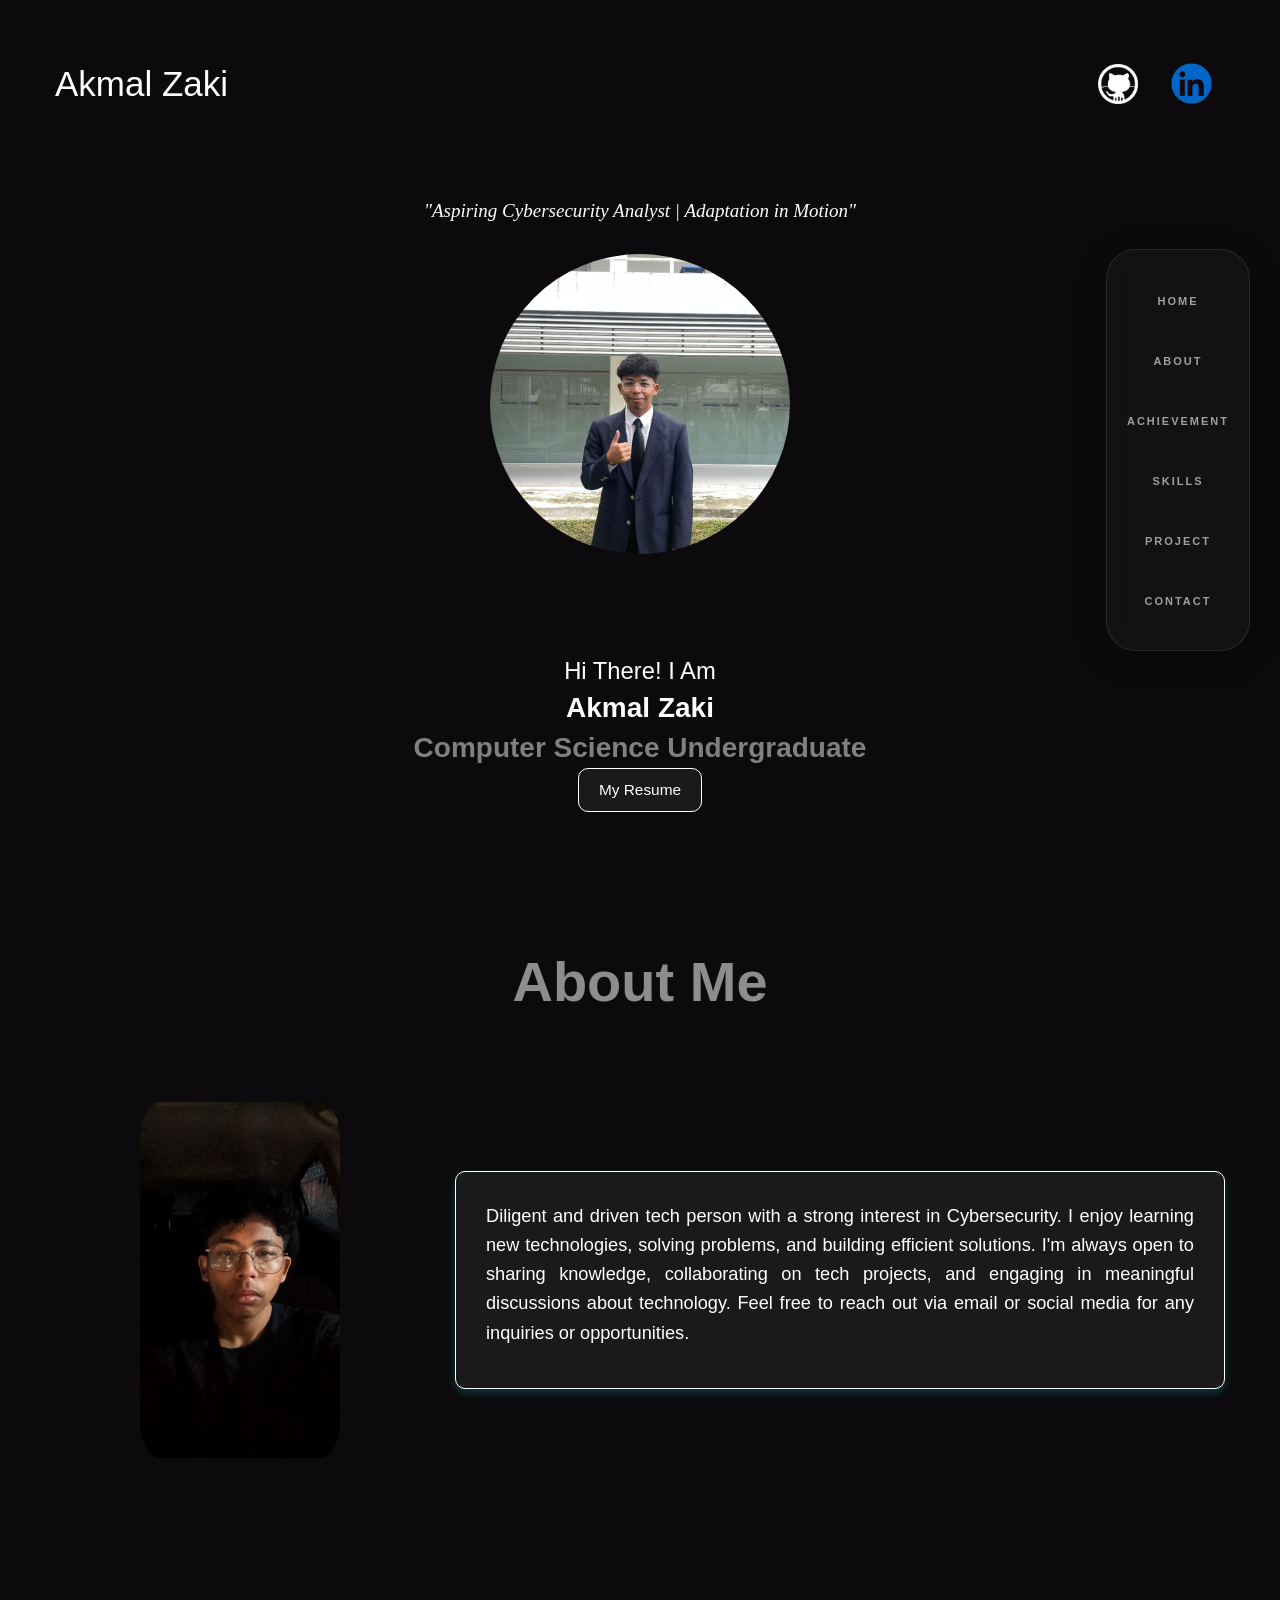
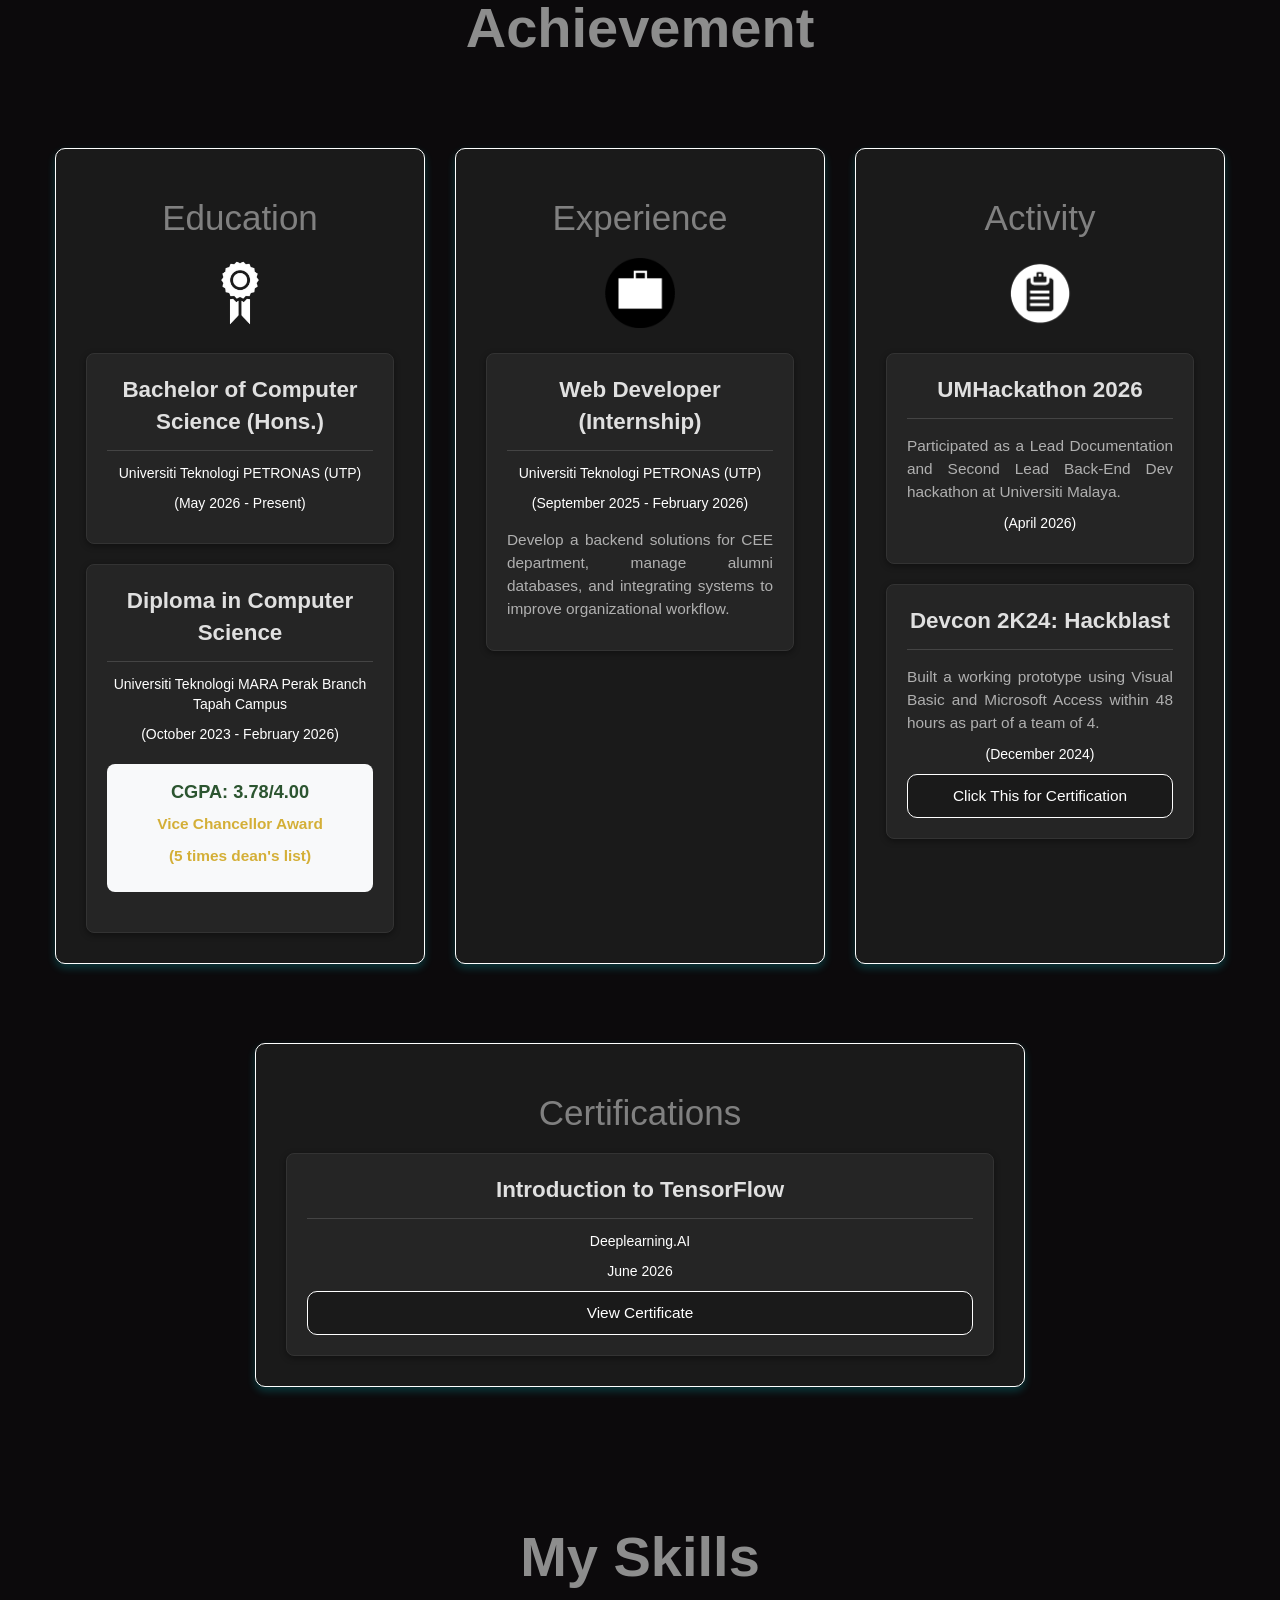
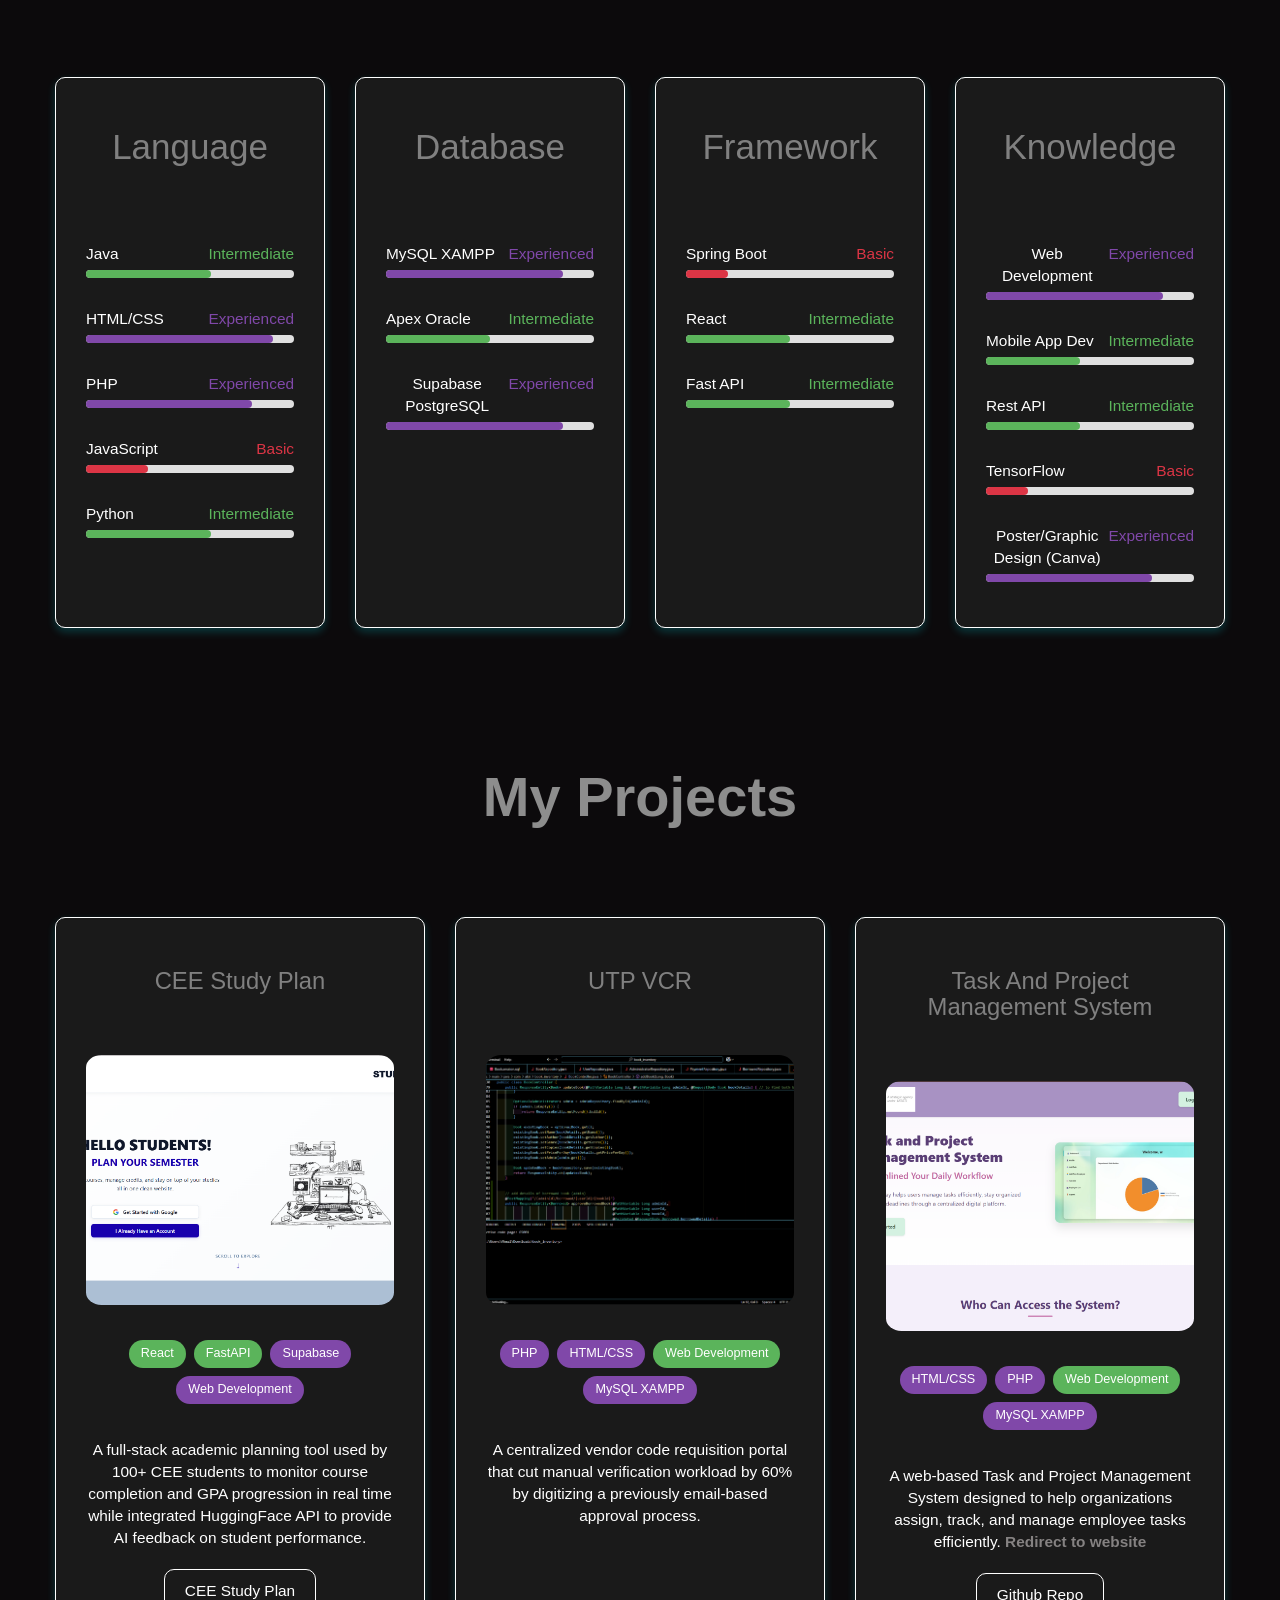
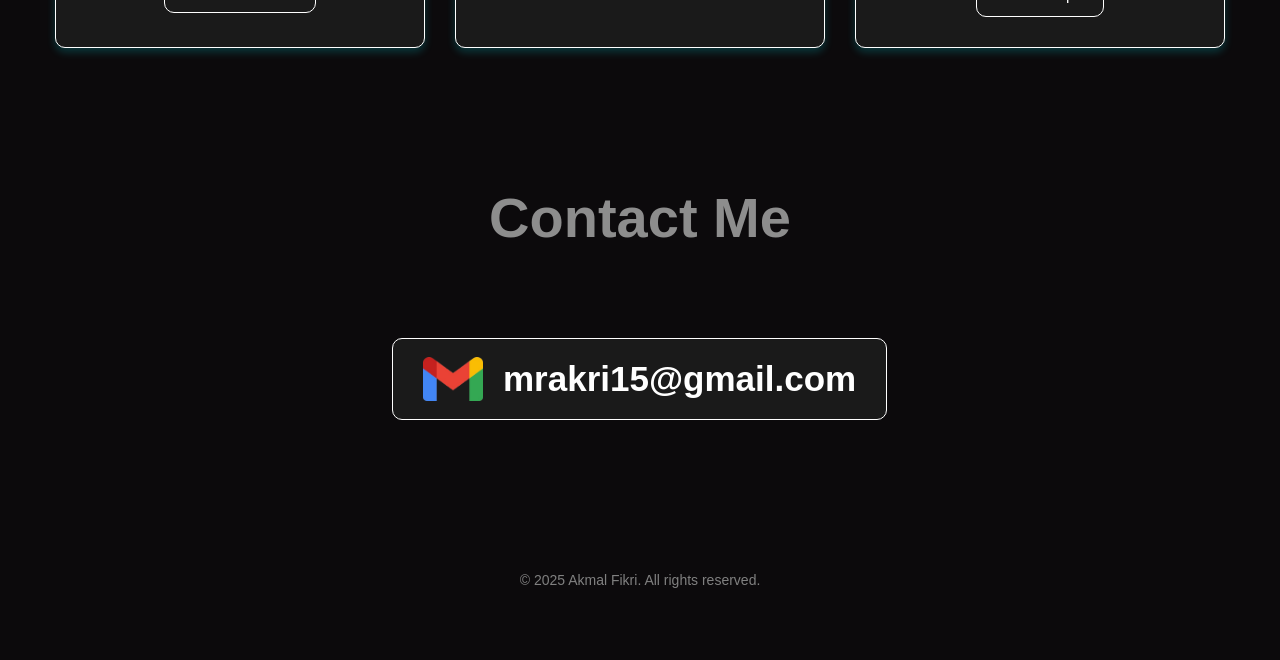
==== commit 57d33d6e: "Fixed styling" ====
--- a/index.html
+++ b/index.html
@@ -393,360 +393,3 @@
         });
     </script>
 </body>
-=======
-<!DOCTYPE html>
-<html>
-<head>
-    <meta charset="UTF-8">
-    <meta name="viewport" content="width=device-width, initial-scale=1">
-    <title>Akmal Zaki - Portfolio</title>
-    
-    <link rel="stylesheet" href="https://maxcdn.bootstrapcdn.com/bootstrap/3.4.1/css/bootstrap.min.css">
-    <link rel="stylesheet" href="style.css">
-    
-    <script src="https://ajax.googleapis.com/ajax/libs/jquery/3.7.1/jquery.min.js"></script>
-    <script src="https://maxcdn.bootstrapcdn.com/bootstrap/3.4.1/js/bootstrap.min.js"></script>
-</head>
-<body>
-    <div class="sidebar">
-        <div><a href="#about">About</a></div>
-        <div><a href="#skills">Skills</a></div>
-        <div><a href="#project">Project</a></div>
-        <div><a href="#contact">Contact</a></div>
-    </div>
-
-    <div class="main-content">
-        <div class="container-fluid content-container">
-            
-            <div class="row header-row">
-                <div class="col-sm-6 brand-name">
-                    Akmal Zaki
-                </div>
-                <div class="col-sm-6 social-icons">
-                    <a href="https://github.com/akriii">
-                        <img src="images/github(2).png" alt="GitHub">
-                    </a>
-                    <a href="https://www.linkedin.com/in/akmal-fikri-331a36275/">
-                        <img src="images/linkedin.png" alt="LinkedIn">
-                    </a>   
-                </div>
-            </div>
-
-            <div class="row section-spacing text-center">
-                <div class="col-sm-12 tagline">
-                    "Aspiring Cybersecurity Analyst | Adaptation in Motion" 
-                </div>
-                <div class="col-sm-12 profile-wrapper">
-                    <img src="images/gambar_deanlist_2025.jpg" class="circular-image">
-                </div>
-            </div>
-
-            <div class="row section-spacing text-center">
-                <div class="col-sm-12">
-                    <div class="greetings">Hi There! I Am</div>
-                    <div class="greetings-name">
-                        <strong class="highlight-text">Akmal Zaki</strong> <br>
-                        <strong class="sub-text">Computer Science Undergraduate</strong><br>
-                        <a href="files/Muhammad_Akmal_Fikri_Bin_Asma_Zaki-Resume.pdf">
-                            <button class="btn button-custom">My Resume</button>
-                        </a>
-                    </div>
-                </div>
-            </div>
-            
-            <div id="about" class="row section-heading">
-                <div class="col-sm-12">About Me</div> 
-            </div>
-
-            <div class="row flex-row align-center section-spacing">
-                <div class="col-sm-4 text-center">
-                    <img src="images/third_image.jpg" class="about-image">
-                </div>
-                <div class="col-sm-8">
-                    <div class="card about-card">
-                        <p>Diligent and driven tech person with a strong interest in Cybersecurity. 
-                        I enjoy learning new technologies, solving problems, and building efficient solutions. 
-                        I'm always open to sharing knowledge, collaborating on tech projects, and engaging in meaningful discussions about technology. 
-                        Feel free to reach out via email or social media for any inquiries or opportunities.</p>
-                    </div>
-                </div>
-            </div>
-
-            <div class="row flex-row section-spacing">
-                
-                <div class="col-sm-4 d-flex">
-                    <div class="card full-card">
-                        <h3 class="card-title">Education</h3>
-                        <img src="images/achievement2.png" class="card-icon">
-                        
-                        <div class="inner-card">
-                            <p class="card-subtitle-small">Bachelor of Computer Science (Hons.)</p>
-                            <hr class="inner-hr">
-                            <p>Universiti Teknologi PETRONAS (UTP)</p>
-                            <p>(May 2026 - Present)</p>
-                        </div>
-
-                        <div class="inner-card">
-                            <p class="card-subtitle-small">Diploma in Computer Science</p>
-                            <hr class="inner-hr">
-                            <p>Universiti Teknologi MARA Perak Branch Tapah Campus</p>
-                            <p>(October 2023 - February 2026)</p>
-                            <div class="highlight-box">
-                                <p class="cgpa-text">CGPA: 3.78/4.00</p>
-                                <p class="dean-text">Dean's List - 5 Semesters in a Row</p>
-                            </div>
-                        </div>
-                    </div>
-                </div>
-
-                <div class="col-sm-4 d-flex">
-                    <div class="card full-card">
-                        <h3 class="card-title">Experience</h3>
-                        <img src="images/experience.png" class="card-icon">
-                        
-                        <div class="inner-card">
-                            <p class="card-subtitle-small">Web Developer (Internship)</p>
-                            <hr class="inner-hr">
-                            <p>Universiti Teknologi PETRONAS (UTP)</p>
-                            <p>(September 2025 - February 2026)</p>
-                            <p class="inner-details">Develop a backend solutions for CEE department, manage alumni databases, and integrating systems to improve organizational workflow.</p>
-                        </div>
-                         <!--
-                        <div class="inner-card">
-                            <p class="card-subtitle-small">[Next Job Title]</p>
-                            <hr class="inner-hr">
-                            <p>[Company Name]</p>
-                            <p>([Month, Year] - Present)</p>
-                            <p class="inner-details">Brief details about your daily tasks and technical achievements.</p>
-                        </div> -->
-                    </div>
-                </div>
-
-                <div class="col-sm-4 d-flex">
-                    <div class="card full-card">
-                        <h3 class="card-title">Activity</h3>
-                        <img src="images/activity.png" class="card-icon">
-                         
-                        <div class="inner-card">
-                            <p class="card-subtitle-small">UMHackathon 2026</p>
-                            <hr class="inner-hr">
-                            <p class="inner-details">Participated as a Lead Documentation and Second Lead Back-End Dev hackathon at Universiti Malaya.</p>
-                            <p>(April 2026)</p>
-                        </div>
-
-                        <div class="inner-card">
-                            <p class="card-subtitle-small">Devcon 2K24: Hackblast</p>
-                            <hr class="inner-hr">
-                            <p class="inner-details">Built a working prototype using Visual Basic and Microsoft Access within 48 hours as part of a team of 4.</p>
-                            <p>(December 2024)</p>
-                            <a href="files/devcon_cert.pdf" class="mt-auto">
-                                <button class="btn button-custom w-100">Click This for Certification</button>
-                            </a>
-                        </div>
-                    </div>
-                </div>
-                
-            </div>
-            <div class="row flex-row section-spacing justify-center">
-                <div class="col-sm-8 d-flex">
-                    <div class="card full-card">
-                        <h3 class="card-title">Certifications</h3>
-                        <div class="inner-card">
-                            <p class="card-subtitle-small">Introduction to TensorFlow</p>
-                            <hr class="inner-hr">
-                            <p>Deeplearning.AI</p>
-                            <p>June 2026</p>
-                            <a href="#" class="mt-auto">
-                                <button class="btn button-custom w-100">View Certificate</button>
-                            </a>
-                        </div>
-                    </div>
-                </div>
-            </div>
-
-            <div id="skills" class="row section-heading">
-                <div class="col-sm-12">My Skills</div> 
-            </div>
-
-            <div class="row flex-row section-spacing">
-                <div class="col-sm-3 d-flex">
-                    <div class="card full-card text-left">
-                        <h3 class="card-title">Language</h3>
-                        <hr>
-                        <div class="skill-row">
-                            <div class="skill-label"><span>Java</span> <span class="text-intermediate">Intermediate</span></div>
-                            <div class="progress-bg"><div class="progress-fill intermediate" style="width: 70%;"></div></div>
-                        </div>
-                        <div class="skill-row">
-                            <div class="skill-label"><span>HTML/CSS</span> <span class="text-experienced">Experienced</span></div>
-                            <div class="progress-bg"><div class="progress-fill experienced" style="width: 90%;"></div></div>
-                        </div>
-                        <div class="skill-row">
-                            <div class="skill-label"><span>PHP</span> <span class="text-experienced">Experienced</span></div>
-                            <div class="progress-bg"><div class="progress-fill experienced" style="width: 80%;"></div></div>
-                        </div>
-                        <div class="skill-row">
-                            <div class="skill-label"><span>JavaScript</span> <span class="text-basic">Basic</span></div>
-                            <div class="progress-bg"><div class="progress-fill basic" style="width: 30%;"></div></div>
-                        </div>
-                        <div class="skill-row">
-                            <div class="skill-label"><span>Python</span> <span class="text-intermediate">Intermediate</span></div>
-                            <div class="progress-bg"><div class="progress-fill intermediate" style="width: 60%;"></div></div>
-                        </div>
-                    </div>
-                </div>
-
-                <div class="col-sm-3 d-flex">
-                    <div class="card full-card text-left">
-                        <h3 class="card-title">Database</h3>
-                        <hr>
-                        <div class="skill-row">
-                            <div class="skill-label"><span>MySQL XAMPP</span> <span class="text-experienced">Experienced</span></div>
-                            <div class="progress-bg"><div class="progress-fill experienced" style="width: 85%;"></div></div>
-                        </div>
-                        <div class="skill-row">
-                            <div class="skill-label"><span>Apex Oracle</span> <span class="text-intermediate">Intermediate</span></div>
-                            <div class="progress-bg"><div class="progress-fill intermediate" style="width: 50%;"></div></div>
-                        </div>
-                        <div class="skill-row">
-                            <div class="skill-label"><span>Supabase PostgreSQL</span> <span class="text-experienced">Experienced</span></div>
-                            <div class="progress-bg"><div class="progress-fill experienced" style="width: 85%;"></div></div>
-                        </div>
-                    </div>
-                </div>
-
-                <div class="col-sm-3 d-flex">
-                    <div class="card full-card text-left">
-                        <h3 class="card-title">Framework</h3>
-                        <hr>
-                        <div class="skill-row">
-                            <div class="skill-label"><span>Spring Boot</span> <span class="text-basic">Basic</span></div>
-                            <div class="progress-bg"><div class="progress-fill basic" style="width: 20%;"></div></div>
-                        </div>
-                        <div class="skill-row">
-                            <div class="skill-label"><span>React</span> <span class="text-intermediate">Intermediate</span></div>
-                            <div class="progress-bg"><div class="progress-fill intermediate" style="width: 50%;"></div></div>
-                        </div>
-                        <div class="skill-row">
-                            <div class="skill-label"><span>Fast API</span> <span class="text-intermediate">Intermediate</span></div>
-                            <div class="progress-bg"><div class="progress-fill intermediate" style="width: 50%;"></div></div>
-                        </div>
-                    </div>
-                </div>
-
-                <div class="col-sm-3 d-flex">
-                    <div class="card full-card text-left">
-                        <h3 class="card-title">Knowledge</h3>
-                        <hr>
-                        <div class="skill-row">
-                            <div class="skill-label"><span>Web Development</span> <span class="text-experienced">Experienced</span></div>
-                            <div class="progress-bg"><div class="progress-fill experienced" style="width: 85%;"></div></div>
-                        </div>
-                        <div class="skill-row">
-                            <div class="skill-label"><span>Mobile App Dev</span> <span class="text-basic">Basic</span></div>
-                            <div class="progress-bg"><div class="progress-fill intermediate" style="width: 45%;"></div></div>
-                        </div>
-                        <div class="skill-row">
-                            <div class="skill-label"><span>Rest API</span> <span class="text-basic">Basic</span></div>
-                            <div class="progress-bg"><div class="progress-fill basic" style="width: 20%;"></div></div>
-                        </div>
-                        <div class="skill-row">
-                            <div class="skill-label"><span>TensorFlow</span> <span class="text-basic">Basic</span></div>
-                            <div class="progress-bg"><div class="progress-fill basic" style="width: 20%;"></div></div>
-                        </div>
-                        <div class="skill-row">
-                            <div class="skill-label"><span>Poster/Graphic Design (Canva)</span> <span class="text-experienced">Experienced</span></div>
-                            <div class="progress-bg"><div class="progress-fill experienced" style="width: 80%;"></div></div>
-                        </div>
-                    </div>
-                </div>
-            </div>
-
-            <div id="project" class="row section-heading">
-                <div class="col-sm-12">My Projects</div> 
-            </div>
-
-            <div class="row flex-row section-spacing">
-                <div class="col-sm-4 d-flex">
-                    <div class="card full-card project-card">
-                        <h3 class="card-title">CEE Study Plan</h3>
-                        <hr>
-                        <img src="images/study_plan.png" class="project-img">
-                        <div class="tech-tags">
-                            <span class="tag tag-green">React</span>
-                           <span class="tag tag-green">FastAPI</span>
-                            <span class="tag tag-purple">Supabase</span>
-                            <span class="tag tag-purple">Web Development</span>
-                        </div>
-                        <p class="project-desc">A full-stack academic planning tool used by 100+ CEE students to monitor course completion and GPA progression in real time while integrated HuggingFace API to provide AI feedback on student performance.</p>
-                        <a href="https://study-plan-react.vercel.app/"><button class="btn button-custom mt-auto">CEE Study Plan</button></a>
-                    </div>
-                </div>
-
-                <div class="col-sm-4 d-flex">
-                    <div class="card full-card project-card">
-                        <h3 class="card-title">UTP VCR</h3>
-                        <hr>
-                        <img src="images/library_system_screenshot.png" class="project-img">
-                        <div class="tech-tags">
-                            <span class="tag tag-purple">PHP</span>
-                            <span class="tag tag-purple">HTML/CSS</span>
-                            <span class="tag tag-green">Web Development</span>
-                            <span class="tag tag-purple">MySQL XAMPP</span>
-                        </div>
-                        <p class="project-desc">A centralized vendor code requisition portal that cut manual verification workload by 60% by digitizing a previously email-based approval process.</p>
-                    </div>
-                </div>
-                <div class="col-sm-4 d-flex">
-                    <div class="card full-card project-card">
-                        <h3 class="card-title">Task And Project Management System</h3>
-                        <hr>
-                        <img src="images/tasksystem_screenshot.png" class="project-img">
-                        <div class="tech-tags">
-                            <span class="tag tag-purple">HTML/CSS</span>
-                            <span class="tag tag-purple">PHP</span>
-                            <span class="tag tag-green">Web Development</span>
-                            <span class="tag tag-purple">MySQL XAMPP</span>
-                        </div>
-                        <p class="project-desc">A web-based Task and Project Management System designed to help organizations assign, track, and manage employee tasks efficiently. <a href="https://akri.kesug.com/" class="project-link"><strong>Redirect to website</strong></a></p>
-                        <a href="https://github.com/akriii/TaskAndProjectManagementSystem"><button class="btn button-custom mt-auto">Github Repo</button></a>
-                    </div>
-                </div>
-            </div>
-
-            <div id="contact" class="row section-heading">
-                <div class="col-sm-12">Contact Me</div> 
-            </div>
-            
-            <div class="row flex-row section-spacing">
-                <div class="col-sm-12 d-flex justify-center">
-                    <div class="contact-box">
-                        <img src="images/gmail.png" alt="Email">
-                        <span>mrakri15@gmail.com</span>
-                    </div>
-                </div>
-            </div>
-
-            <div class="footer-text">
-                <p>&copy; 2025 Akmal Fikri. All rights reserved.</p>
-            </div>
-
-        </div> </div> <script>
-        document.querySelectorAll('a[href^="#"]').forEach(anchor => {
-            anchor.addEventListener('click', function (e) {
-                e.preventDefault();
-                const targetId = this.getAttribute('href');
-                if (targetId === '#') return;
-                const targetElement = document.querySelector(targetId);
-                if (targetElement) {
-                    targetElement.scrollIntoView({
-                        behavior: 'smooth',
-                        block: 'start'
-                    });
-                }
-            });
-        });
-    </script>
-</body>
->>>>>>> a7a9bcc985b015b6db3061a3c6831249c8906d2f
-</html>
--- a/style.css
+++ b/style.css
@@ -404,354 +404,3 @@
     opacity: 1;
     transform: translateY(0);
 }
-/* --- Global & Layout Variables --- */
-:root {
-    --darker: #1a1a1a;
-    --text-color: #ffffff;
-    --bg-color: rgb(12, 10, 12);
-    --sidebar-width: 80px;
-}
-
-body {
-    background-color: var(--bg-color);
-    color: var(--text-color);
-    font-family: 'Segoe UI', Tahoma, Geneva, Verdana, sans-serif;
-    margin: 0;
-    overflow-x: hidden; /* Prevents side-scrolling */
-}
-
-/* Make sure all images are responsive by default */
-img {
-    max-width: 100%;
-    height: auto;
-}
-
-/* --- Main Layout Architecture --- */
-.sidebar {
-    position: fixed;
-    top: 0;
-    right: 0;
-    width: var(--sidebar-width);
-    height: 100vh;
-    display: flex;
-    flex-direction: column;
-    justify-content: center;
-    align-items: center;
-    gap: 100px; /* Space between links */
-    margin-right: 50px;
-    background: transparent; 
-    z-index: 1000;
-}
-
-.main-content {
-    
-    padding: 20px 0;
-}
-
-.content-container {
-    max-width: 1200px;
-    margin: 0 auto;
-}
-
-/* --- Flexbox Utilities --- */
-.flex-row {
-    display: flex;
-    flex-wrap: wrap; /* Allows wrapping on smaller screens */
-}
-.align-center {
-    align-items: center;
-}
-.justify-center {
-    justify-content: center;
-}
-.d-flex {
-    display: flex;
-}
-.mt-auto {
-    margin-top: auto !important; /* Pushes buttons to the bottom of cards */
-}
-
-/* --- Spacing --- */
-.section-spacing {
-    margin-top: 100px;
-}
-.section-heading {
-    margin-top: 130px;
-    font-weight: bold;
-    font-size: 4em;
-    color: #8d8d8d;
-    text-align: center;
-}
-
-/* --- Header Section --- */
-.header-row {
-    display: flex;
-    justify-content: space-between;
-    align-items: center;
-    margin-top: 30px;
-}
-.brand-name {
-    font-size: 2.5em;
-}
-.social-icons {
-    display: flex;
-    justify-content: flex-end;
-    align-items: center;
-    gap: 20px;
-}
-.social-icons img {
-    width: 40px;
-}
-.social-icons img[alt="LinkedIn"] {
-    width: 67px;
-}
-
-/* --- Intro Profile --- */
-.tagline {
-    font-size: 1.9rem;
-    font-style: italic;
-    font-family: Georgia, serif;
-    margin-bottom: 30px;
-}
-.circular-image {
-    width: 300px;
-    height: 300px;
-    object-fit: cover; /* Ensures image fills circle without stretching */
-    border-radius: 50%;
-    margin: auto;
-    display: block;
-}
-.greetings {
-    font-size: 1.7em;
-    margin-top: 20px;
-}
-.highlight-text {
-    font-size: 2em;
-    color: #ffffff;
-}
-.sub-text {
-    font-size: 2em;
-    color: grey;
-}
-
-/* --- Cards --- */
-.card {
-    border: 1px solid white;
-    border-radius: 10px;
-    padding: 30px;
-    background-color: var(--darker);
-    box-shadow: 0 4px 8px rgba(0, 247, 255, 0.2);
-    width: 100%;
-}
-.full-card {
-    display: flex;
-    flex-direction: column;
-    align-items: center;
-    text-align: center;
-    height: 100%; /* Ensures cards in the same row match heights */
-}
-.card-title {
-    font-size: 2.5em;
-    color: gray;
-    margin-bottom: 20px;
-}
-.card-subtitle {
-    font-size: 2em;
-    font-weight: bold;
-    margin-bottom: 20px;
-}
-.card-icon {
-    width: 70px;
-    height: 70px;
-    margin-bottom: 25px;
-}
-.about-card {
-    font-size: 1.3em;
-    line-height: 1.6;
-    text-align: justify;
-}
-.about-image {
-    width: 100%;
-    max-width: 200px;
-    border-radius: 10%;
-}
-
-/* --- Education Highlight Box --- */
-.highlight-box {
-    background: #f8f9fa;
-    padding: 15px;
-    margin: 20px 0;
-    border-radius: 8px;
-    width: 100%;
-}
-.cgpa-text {
-    font-size: 1.3em;
-    color: #2c5530;
-    font-weight: bold;
-    margin-bottom: 8px;
-}
-.dean-text {
-    font-size: 1.1em;
-    color: #d4af37;
-    font-weight: bold;
-}
-
-/* --- Projects --- */
-.project-card h3 {
-    font-size: 1.7em;
-    margin-bottom: 20px;
-}
-/* This is the magic for your project images */
-.project-img {
-    width: 100%;
-    height: 250px;
-    object-fit: cover; /* Crops nicely if dimensions change */
-    border-radius: 5%;
-    margin-bottom: 20px;
-}
-.project-desc {
-    font-size: 1.1em;
-    margin: 20px 0;
-}
-.project-link {
-    color: #858282;
-}
-
-/* --- Tech Tags --- */
-.tech-tags {
-    display: flex;
-    flex-wrap: wrap;
-    justify-content: center;
-    gap: 8px;
-    margin: 15px 0;
-}
-.tag {
-    color: white;
-    padding: 5px 12px;
-    border-radius: 15px;
-    font-size: 0.9em;
-}
-.tag-purple { background: rgb(128, 72, 169); }
-.tag-green { background: rgb(91, 180, 91); }
-.tag-red { background: rgb(220, 53, 69); }
-
-/* --- Skills Progress Bars --- */
-.skill-row {
-    width: 100%;
-    margin: 15px 0;
-}
-.skill-label {
-    display: flex;
-    justify-content: space-between;
-    font-size: 1.1em;
-    margin-bottom: 5px;
-}
-.text-experienced { color: rgb(128, 72, 169); }
-.text-intermediate { color: rgb(91, 180, 91); }
-.text-basic { color: rgb(220, 53, 69); }
-
-.progress-bg {
-    background: #e0e0e0;
-    border-radius: 10px;
-    height: 8px;
-    width: 100%;
-}
-.progress-fill {
-    height: 100%;
-    border-radius: 10px;
-}
-.progress-fill.experienced { background: rgb(128, 72, 169); }
-.progress-fill.intermediate { background: rgb(91, 180, 91); }
-.progress-fill.basic { background: rgb(220, 53, 69); }
-
-/* --- Buttons --- */
-.button-custom {
-    border: 1px solid white; 
-    border-radius: 10px; 
-    padding: 10px 20px;
-    background-color: var(--darker); 
-    color: white; 
-    transition: all 0.3s ease;
-    font-size: 1.1em;
-}
-.button-custom:hover {
-    background-color: white; 
-    color: black; 
-    border: 1px solid white;
-}
-
-/* --- Contact & Footer --- */
-.contact-box {
-    border: 1px solid white;
-    border-radius: 10px;
-    padding: 15px 30px;
-    background-color: var(--darker);
-    display: flex;
-    align-items: center;
-    gap: 20px;
-    font-size: 2.5em;
-    font-weight: bold;
-}
-.contact-box img {
-    width: 60px;
-}
-.footer-text {
-    margin-top: 150px;
-    margin-bottom: 50px;
-    text-align: center;
-    color: gray;
-}
-
-/* --- Sidebar Links --- */
-.sidebar a {
-    color: white;
-    font-size: 2em;
-    text-decoration: none;
-    transition: color 0.3s ease;
-}
-.sidebar a:hover, .sidebar a:active {
-    color: gray;
-}
-
-.inner-card {
-    background-color: #252525; /* Slightly lighter than the main card background */
-    border: 1px solid #333;
-    border-radius: 8px;
-    padding: 20px;
-    margin-bottom: 20px; /* Space between the stacked cards */
-    width: 100%;
-    text-align: center;
-    box-shadow: 0 2px 6px rgba(0, 0, 0, 0.4);
-}
-
-/* Removes the margin from the very last nested card so it doesn't create extra empty space at the bottom */
-.inner-card:last-child {
-    margin-bottom: 0;
-}
-
-.card-subtitle-small {
-    font-size: 1.6em;
-    font-weight: bold;
-    color: #e0e0e0;
-    margin-bottom: 5px;
-    margin-top: 0;
-}
-
-.inner-hr {
-    border-color: #444;
-    margin: 12px 0;
-}
-
-/* Smaller text style specifically for the job details/responsibilities */
-.inner-details {
-    font-size: 1.1em;
-    color: #b0b0b0;
-    margin-top: 15px;
-    line-height: 1.5;
-    text-align: justify; /* Makes paragraph text look cleaner */
-}
-
-/* Forces buttons inside nested cards to stretch full width */
-.w-100 {
-    width: 100%;
-}
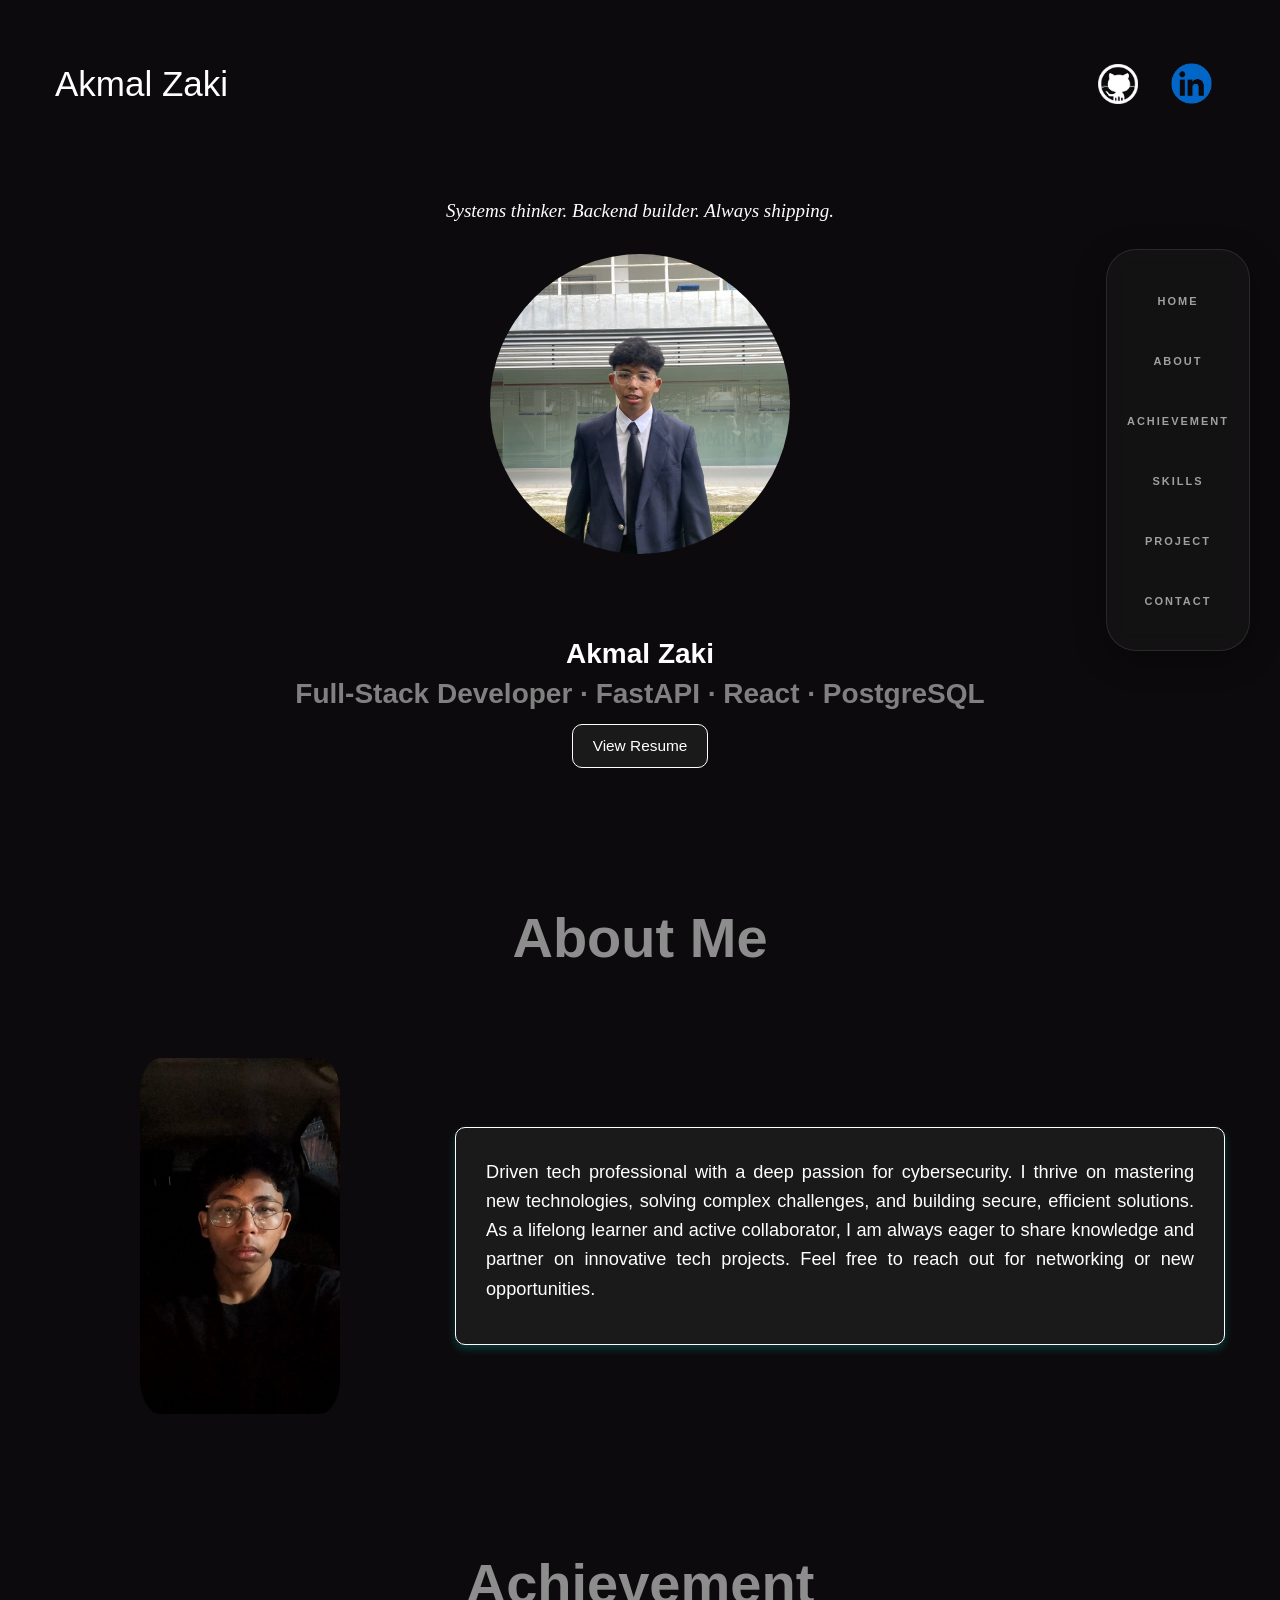
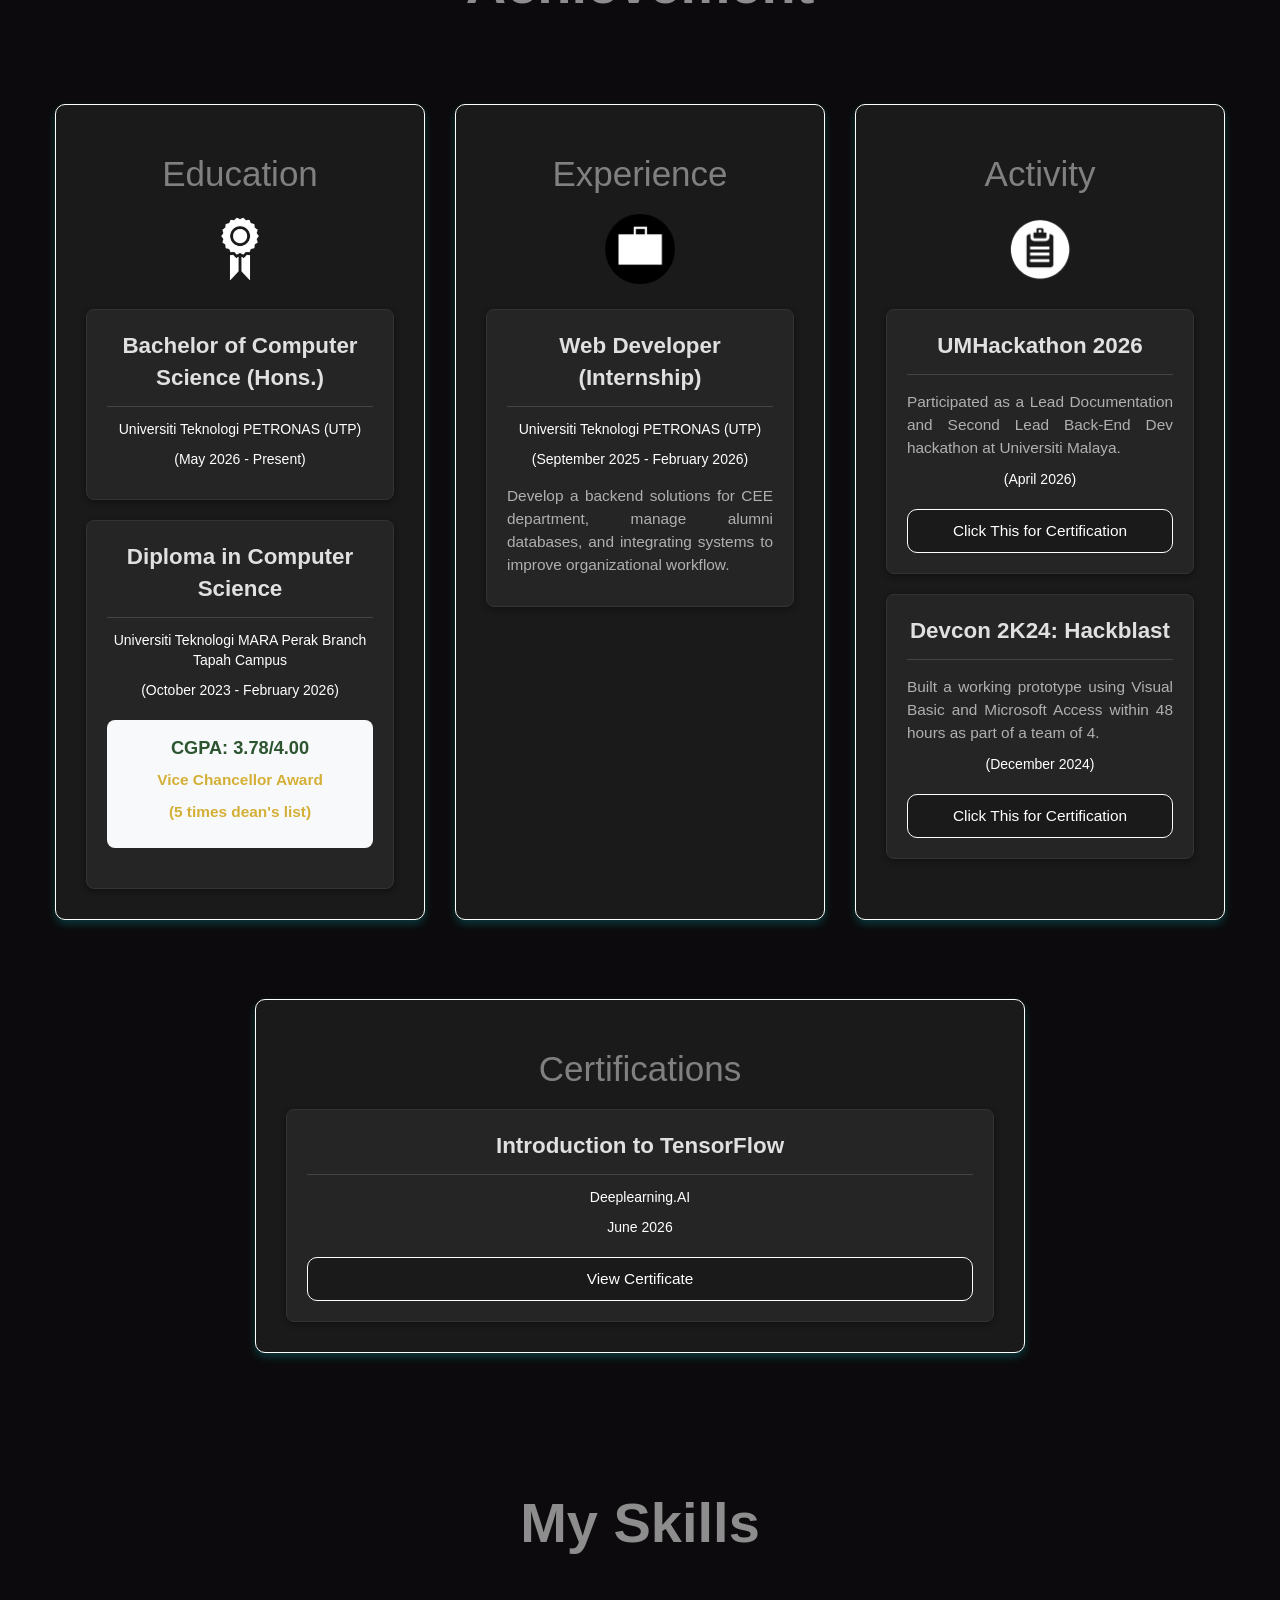
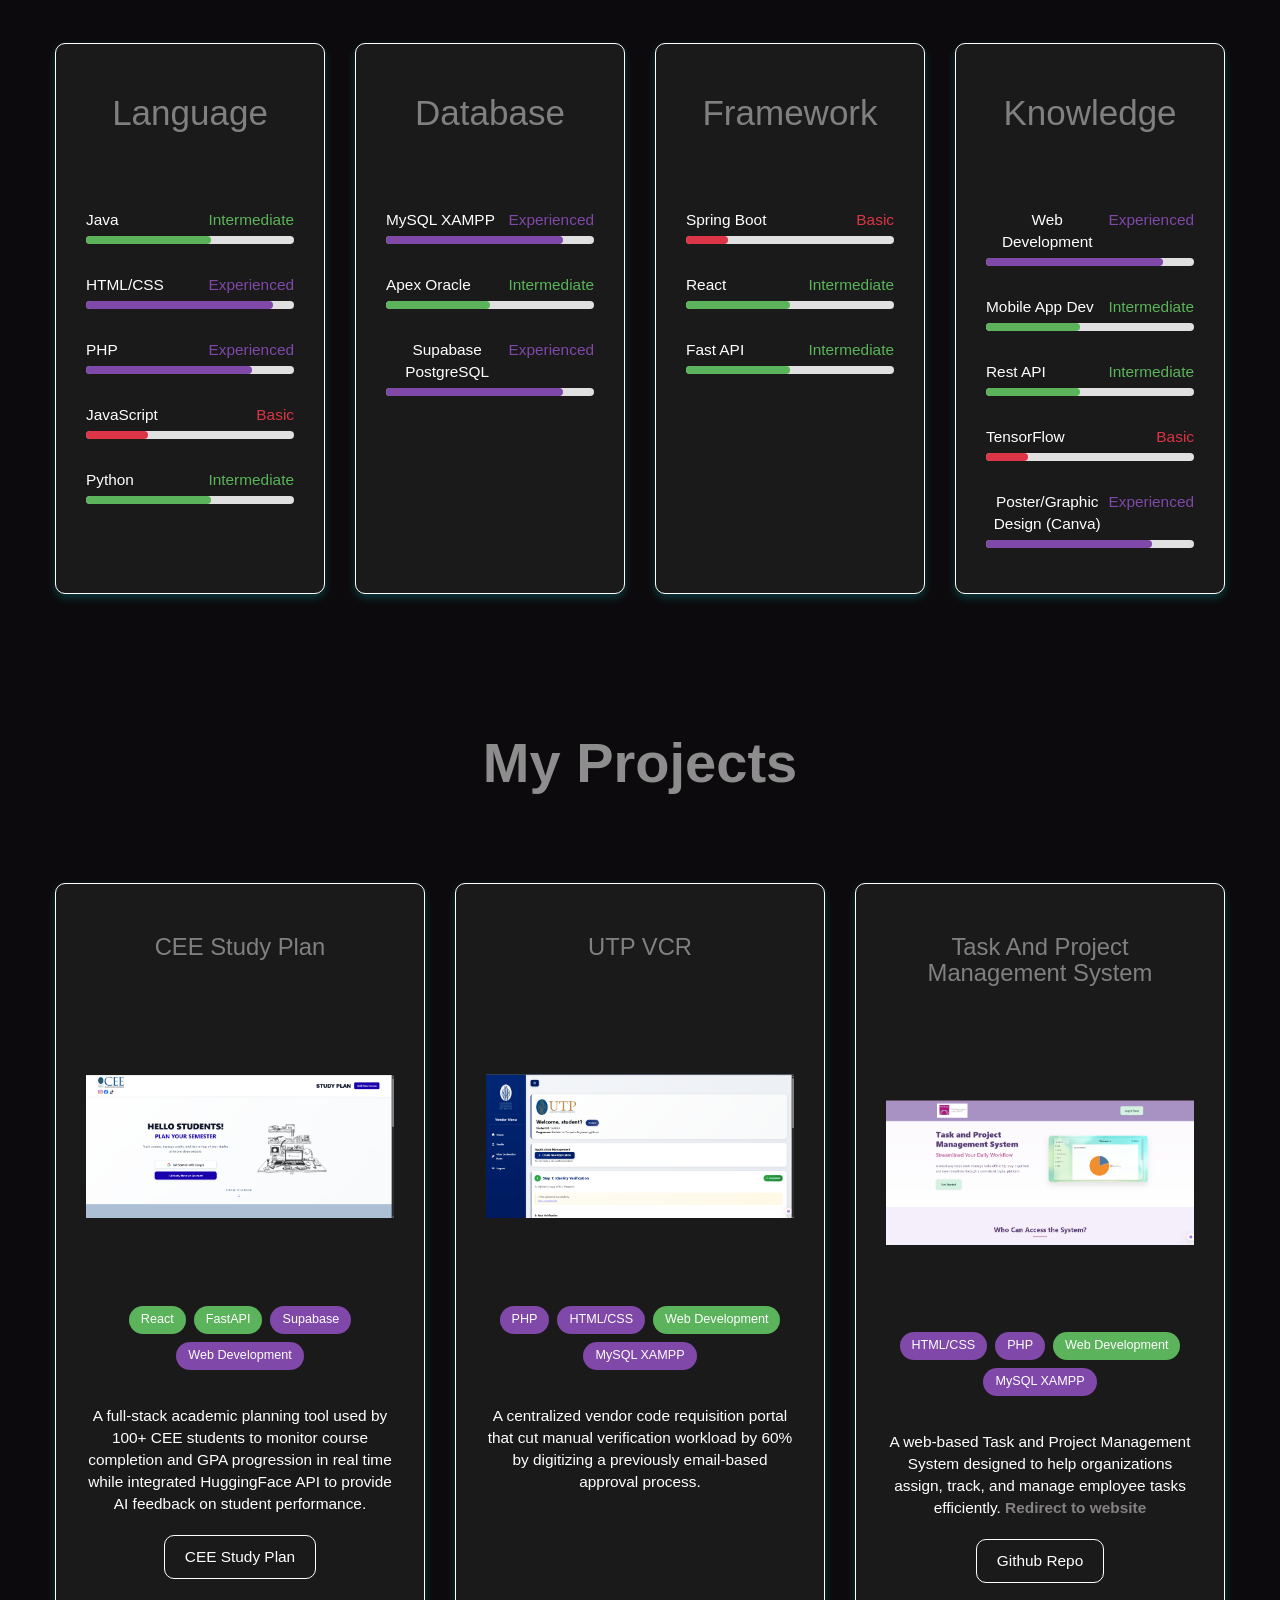
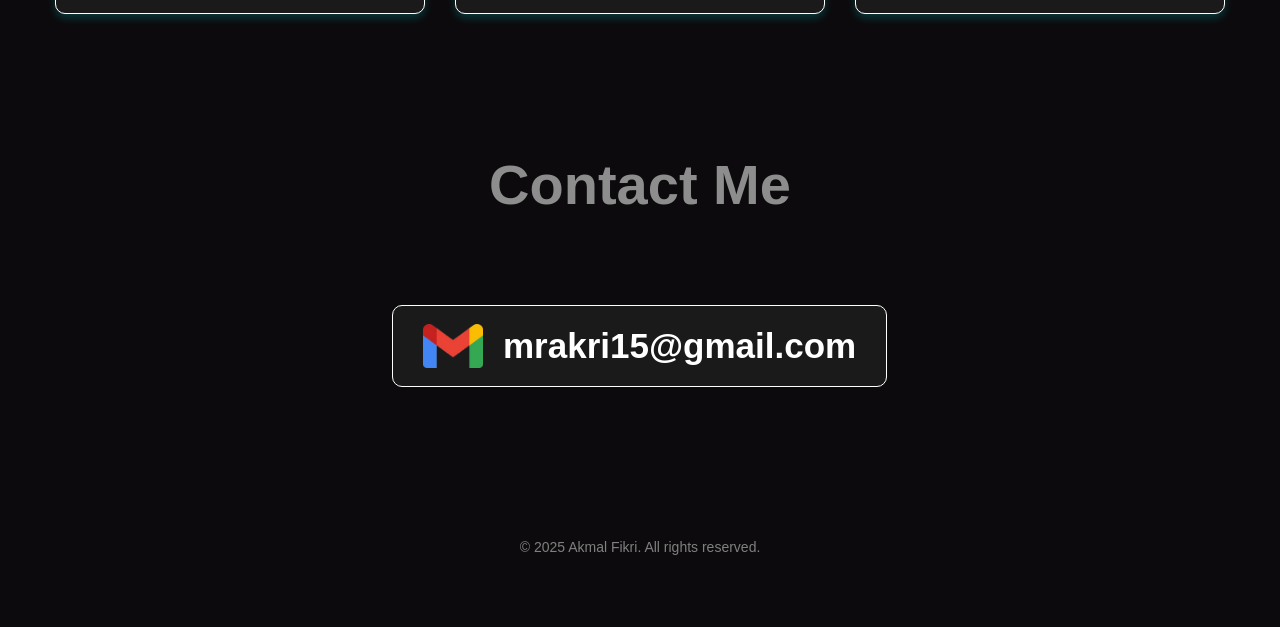
==== commit 490c049a: "Updated 22 may" ====
--- a/index.html
+++ b/index.html
@@ -41,21 +41,21 @@
 
             <div class="row section-spacing text-center">
                 <div class="col-sm-12 tagline">
-                    "Aspiring Cybersecurity Analyst | Adaptation in Motion" 
+                   Systems thinker. Backend builder. Always shipping.
                 </div>
                 <div class="col-sm-12 profile-wrapper">
-                    <img src="images/gambar_deanlist_2025.jpg" class="circular-image">
+                    <img src="images/gambar_casual_dean_list.jpg" class="circular-image">
                 </div>
             </div>
 
             <div class="row section-spacing text-center">
                 <div class="col-sm-12">
-                    <div class="greetings">Hi There! I Am</div>
+                    <!--<div class="greetings">Greetings! I Am</div>-->
                     <div class="greetings-name">
                         <strong class="highlight-text">Akmal Zaki</strong> <br>
-                        <strong class="sub-text">Computer Science Undergraduate</strong><br>
+                        <strong class="sub-text">Full-Stack Developer · FastAPI · React · PostgreSQL</strong><br>
                         <a href="files/Muhammad_Akmal_Fikri_Bin_Asma_Zaki-Resume.pdf">
-                            <button class="btn button-custom">My Resume</button>
+                            <button class="btn button-custom">View Resume</button>
                         </a>
                     </div>
                 </div>
@@ -71,10 +71,7 @@
                 </div>
                 <div class="col-sm-8">
                     <div class="card about-card">
-                        <p>Diligent and driven tech person with a strong interest in Cybersecurity. 
-                        I enjoy learning new technologies, solving problems, and building efficient solutions. 
-                        I'm always open to sharing knowledge, collaborating on tech projects, and engaging in meaningful discussions about technology. 
-                        Feel free to reach out via email or social media for any inquiries or opportunities.</p>
+                        <p>Driven tech professional with a deep passion for cybersecurity. I thrive on mastering new technologies, solving complex challenges, and building secure, efficient solutions. As a lifelong learner and active collaborator, I am always eager to share knowledge and partner on innovative tech projects. Feel free to reach out for networking or new opportunities.</p>
                     </div>
                 </div>
             </div>
@@ -144,6 +141,9 @@
                             <hr class="inner-hr">
                             <p class="inner-details">Participated as a Lead Documentation and Second Lead Back-End Dev hackathon at Universiti Malaya.</p>
                             <p>(April 2026)</p>
+                            <a href="files/umhackathon2026_cert.pdf" class="mt-auto">
+                                <button class="btn button-custom w-100">Click This for Certification</button>
+                            </a>
                         </div>
 
                         <div class="inner-card">
@@ -299,7 +299,7 @@
                     <div class="card full-card project-card">
                         <h3 class="card-title">UTP VCR</h3>
                         <hr>
-                        <img src="images/library_system_screenshot.png" class="project-img">
+                        <img src="images/utp_vcr_img.png" class="project-img">
                         <div class="tech-tags">
                             <span class="tag tag-purple">PHP</span>
                             <span class="tag tag-purple">HTML/CSS</span>
--- a/style.css
+++ b/style.css
@@ -142,6 +142,7 @@
 .sub-text {
     font-size: 2em;
     color: grey;
+    margin-top: 10px;
 }
 
 /* --- Cards --- */
@@ -215,7 +216,7 @@
 .project-img {
     width: 100%;
     height: 250px;
-    object-fit: cover; /* Crops nicely if dimensions change */
+    object-fit: scale-down; /* Crops nicely if dimensions change */
     border-radius: 5%;
     margin-bottom: 20px;
 }
@@ -283,6 +284,7 @@
     color: white; 
     transition: all 0.3s ease;
     font-size: 1.1em;
+    margin-top: 10px;
 }
 .button-custom:hover {
     background-color: white; 
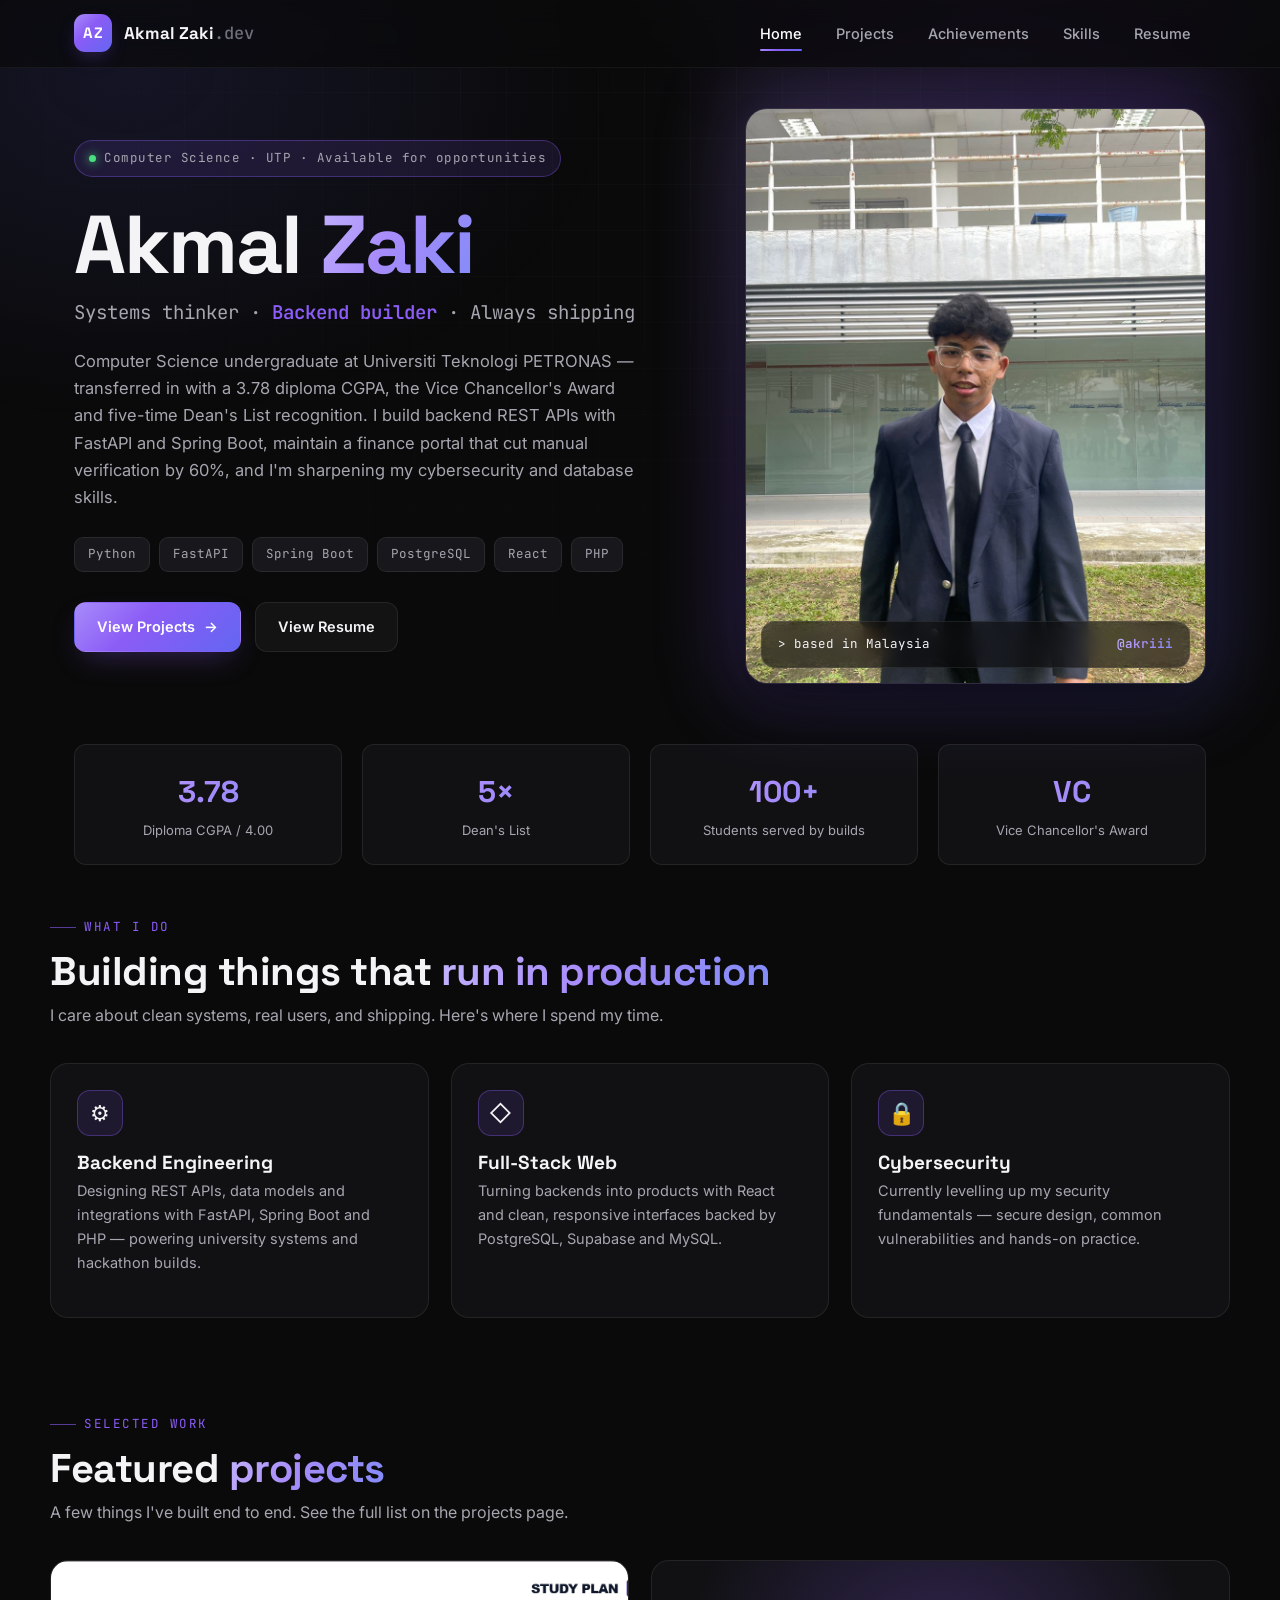
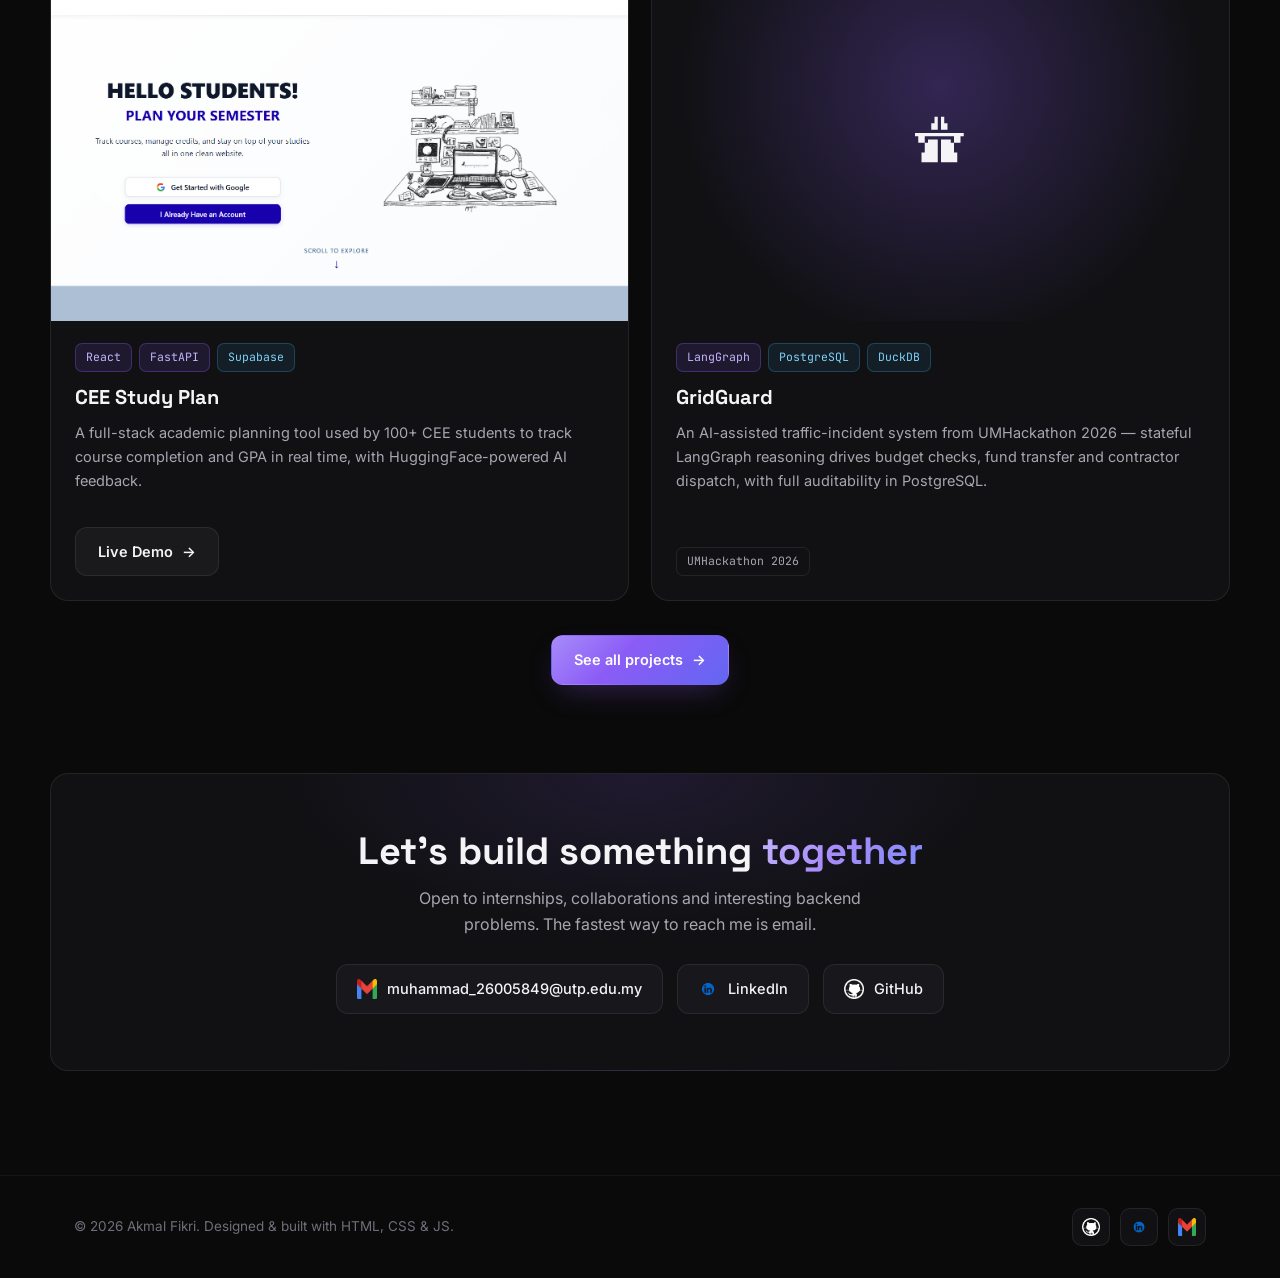
==== commit 7392020c: "Newest test interface" ====
--- a/index.html
+++ b/index.html
@@ -1,395 +1,172 @@
-
 <!DOCTYPE html>
-<html>
+<html lang="en">
 <head>
     <meta charset="UTF-8">
     <meta name="viewport" content="width=device-width, initial-scale=1">
-    <title>Akmal Zaki - Portfolio</title>
-    
-    <link rel="stylesheet" href="https://maxcdn.bootstrapcdn.com/bootstrap/3.4.1/css/bootstrap.min.css">
+    <title>Akmal Zaki — Backend Developer & CS Undergraduate</title>
+    <meta name="description" content="Portfolio of Akmal Zaki — Computer Science undergraduate at UTP. Backend-focused builder working with FastAPI, Spring Boot, PHP and React.">
+
+    <link rel="preconnect" href="https://fonts.googleapis.com">
+    <link rel="preconnect" href="https://fonts.gstatic.com" crossorigin>
+    <link href="https://fonts.googleapis.com/css2?family=Space+Grotesk:wght@500;600;700&family=Inter:wght@400;500;600&family=JetBrains+Mono:wght@400;500;600&display=swap" rel="stylesheet">
     <link rel="stylesheet" href="style.css">
-    
-    <script src="https://ajax.googleapis.com/ajax/libs/jquery/3.7.1/jquery.min.js"></script>
-    <script src="https://maxcdn.bootstrapcdn.com/bootstrap/3.4.1/js/bootstrap.min.js"></script>
 </head>
 <body>
-    <div class="sidebar">
-        <div><a href="#home">Home</a></div>
-        <div><a href="#about">About</a></div>
-        <div><a href="#achievement">Achievement</a></div>
-        <div><a href="#skills">Skills</a></div>
-        <div><a href="#project">Project</a></div>
-        <div><a href="#contact">Contact</a></div>
-    </div>
 
-    <div class="main-content">
-        <div class="container-fluid content-container">
-            
-            <div class="row header-row">
-                <div id="home" class="col-sm-6 brand-name">
-                    Akmal Zaki
+    <nav class="nav">
+        <div class="container">
+            <a class="brand" href="index.html">
+                <span class="brand-mark">AZ</span>
+                <span class="brand-name">Akmal Zaki<span>.dev</span></span>
+            </a>
+            <button class="nav-toggle" aria-label="Toggle navigation"><span></span><span></span><span></span></button>
+            <div class="nav-links">
+                <a href="index.html">Home</a>
+                <a href="projects.html">Projects</a>
+                <a href="achievements.html">Achievements</a>
+                <a href="skills.html">Skills</a>
+                <a href="resume.html">Resume</a>
+            </div>
+        </div>
+    </nav>
+
+    <!-- HERO -->
+    <header class="hero container">
+        <div class="hero-grid">
+            <div class="reveal">
+                <span class="badge"><span class="dot"></span> Computer Science · UTP · Available for opportunities</span>
+                <h1>Akmal <span class="grad-text">Zaki</span></h1>
+                <p class="hero-role">Systems thinker &middot; <b>Backend builder</b> &middot; Always shipping</p>
+                <p class="lead">
+                    Computer Science undergraduate at Universiti Teknologi PETRONAS — transferred in with a
+                    3.78 diploma CGPA, the Vice Chancellor's Award and five-time Dean's List recognition.
+                    I build backend REST APIs with FastAPI and Spring Boot, maintain a finance portal that
+                    cut manual verification by 60%, and I'm sharpening my cybersecurity and database skills.
+                </p>
+                <div class="chips">
+                    <span class="chip">Python</span>
+                    <span class="chip">FastAPI</span>
+                    <span class="chip">Spring Boot</span>
+                    <span class="chip">PostgreSQL</span>
+                    <span class="chip">React</span>
+                    <span class="chip">PHP</span>
                 </div>
-                <div class="col-sm-6 social-icons">
-                    <a href="https://github.com/akriii">
-                        <img src="images/github(2).png" alt="GitHub">
-                    </a>
-                    <a href="https://www.linkedin.com/in/akmal-zaki-331a36275/">
-                        <img src="images/linkedin.png" alt="LinkedIn">
-                    </a>   
+                <div class="hero-actions">
+                    <a href="projects.html" class="btn btn-primary">View Projects <span class="arrow">&rarr;</span></a>
+                    <a href="resume.html" class="btn btn-ghost">View Resume</a>
                 </div>
             </div>
 
-            <div class="row section-spacing text-center">
-                <div class="col-sm-12 tagline">
-                   Systems thinker. Backend builder. Always shipping.
-                </div>
-                <div class="col-sm-12 profile-wrapper">
-                    <img src="images/gambar_casual_dean_list.jpg" class="circular-image">
+            <div class="hero-photo-wrap reveal d1">
+                <img src="images/gambar_casual_dean_list.jpg" class="hero-photo" alt="Portrait of Akmal Zaki">
+                <div class="hero-photo-tag">
+                    <span>&gt; based in Malaysia</span>
+                    <span class="grad-text">@akriii</span>
                 </div>
             </div>
+        </div>
 
-            <div class="row section-spacing text-center">
-                <div class="col-sm-12">
-                    <!--<div class="greetings">Greetings! I Am</div>-->
-                    <div class="greetings-name">
-                        <strong class="highlight-text">Akmal Zaki</strong> <br>
-                        <strong class="sub-text">Full-Stack Developer · FastAPI · React · PostgreSQL</strong><br>
-                        <a href="files/Muhammad_Akmal_Fikri_Bin_Asma_Zaki-Resume.pdf">
-                            <button class="btn button-custom">View Resume</button>
-                        </a>
+        <!-- Stats -->
+        <div class="stats reveal d1">
+            <div class="stat"><div class="num grad-text">3.78</div><div class="lbl">Diploma CGPA / 4.00</div></div>
+            <div class="stat"><div class="num grad-text">5&times;</div><div class="lbl">Dean's List</div></div>
+            <div class="stat"><div class="num grad-text">100+</div><div class="lbl">Students served by builds</div></div>
+            <div class="stat"><div class="num grad-text">VC</div><div class="lbl">Vice Chancellor's Award</div></div>
+        </div>
+    </header>
+
+    <!-- WHAT I DO -->
+    <section class="section container">
+        <div class="section-head reveal">
+            <span class="kicker">What I do</span>
+            <h2 class="section-title">Building things that <span class="grad-text">run in production</span></h2>
+            <p class="section-sub">I care about clean systems, real users, and shipping. Here's where I spend my time.</p>
+        </div>
+        <div class="grid grid-3">
+            <div class="card reveal">
+                <div class="card-icon-badge">&#9881;</div>
+                <h3>Backend Engineering</h3>
+                <p class="muted">Designing REST APIs, data models and integrations with FastAPI, Spring Boot and PHP — powering university systems and hackathon builds.</p>
+            </div>
+            <div class="card reveal d1">
+                <div class="card-icon-badge">&#9671;</div>
+                <h3>Full-Stack Web</h3>
+                <p class="muted">Turning backends into products with React and clean, responsive interfaces backed by PostgreSQL, Supabase and MySQL.</p>
+            </div>
+            <div class="card reveal d2">
+                <div class="card-icon-badge">&#128274;</div>
+                <h3>Cybersecurity</h3>
+                <p class="muted">Currently levelling up my security fundamentals — secure design, common vulnerabilities and hands-on practice.</p>
+            </div>
+        </div>
+    </section>
+
+    <!-- FEATURED PROJECTS -->
+    <section class="section container">
+        <div class="section-head reveal">
+            <span class="kicker">Selected work</span>
+            <h2 class="section-title">Featured <span class="grad-text">projects</span></h2>
+            <p class="section-sub">A few things I've built end to end. See the full list on the projects page.</p>
+        </div>
+        <div class="grid grid-2">
+            <article class="card project-card reveal">
+                <div class="project-thumb"><img src="images/study_plan.png" alt="CEE Study Plan"></div>
+                <div class="project-body">
+                    <div class="tags">
+                        <span class="tag a">React</span><span class="tag a">FastAPI</span><span class="tag b">Supabase</span>
+                    </div>
+                    <h3>CEE Study Plan</h3>
+                    <p class="desc">A full-stack academic planning tool used by 100+ CEE students to track course completion and GPA in real time, with HuggingFace-powered AI feedback.</p>
+                    <div class="project-links">
+                        <a href="https://study-plan-react.vercel.app/" class="btn btn-ghost" target="_blank" rel="noopener">Live Demo <span class="arrow">&rarr;</span></a>
                     </div>
                 </div>
-            </div>
-            
-            <div id="about" class="row section-heading">
-                <div class="col-sm-12">About Me</div> 
-            </div>
-
-            <div class="row flex-row align-center section-spacing">
-                <div class="col-sm-4 text-center">
-                    <img src="images/gambar_utama.jpg" class="about-image">
+            </article>
+            <article class="card project-card reveal d1">
+                <div class="project-thumb" style="display:grid;place-items:center;background:radial-gradient(circle at 50% 35%, rgba(139,92,246,0.28), transparent 70%);">
+                    <span style="font-size:52px;line-height:1;">&#128739;</span>
                 </div>
-                <div class="col-sm-8">
-                    <div class="card about-card">
-                        <p>Driven tech professional with a deep passion for cybersecurity. I thrive on mastering new technologies, solving complex challenges, and building secure, efficient solutions. As a lifelong learner and active collaborator, I am always eager to share knowledge and partner on innovative tech projects. Feel free to reach out for networking or new opportunities.</p>
+                <div class="project-body">
+                    <div class="tags">
+                        <span class="tag a">LangGraph</span><span class="tag b">PostgreSQL</span><span class="tag b">DuckDB</span>
+                    </div>
+                    <h3>GridGuard</h3>
+                    <p class="desc">An AI-assisted traffic-incident system from UMHackathon 2026 — stateful LangGraph reasoning drives budget checks, fund transfer and contractor dispatch, with full auditability in PostgreSQL.</p>
+                    <div class="project-links">
+                        <span class="tag">UMHackathon 2026</span>
                     </div>
                 </div>
+            </article>
+        </div>
+        <div style="text-align:center; margin-top:34px;" class="reveal">
+            <a href="projects.html" class="btn btn-primary">See all projects <span class="arrow">&rarr;</span></a>
+        </div>
+    </section>
+
+    <!-- CONTACT CTA -->
+    <section class="section container">
+        <div class="cta reveal">
+            <h2>Let's build something <span class="grad-text">together</span></h2>
+            <p>Open to internships, collaborations and interesting backend problems. The fastest way to reach me is email.</p>
+            <div class="contact-methods">
+                <a href="mailto:muhammad_26005849@utp.edu.my"><img src="images/gmail.png" alt="">muhammad_26005849@utp.edu.my</a>
+                <a href="https://www.linkedin.com/in/akmal-fikri-331a36275/" target="_blank" rel="noopener"><img src="images/linkedin.png" alt="">LinkedIn</a>
+                <a href="https://github.com/akriii" target="_blank" rel="noopener"><img src="images/github(2).png" alt="">GitHub</a>
             </div>
+        </div>
+    </section>
 
-            <div id="achievement" class="row section-heading">
-                <div class="col-sm-12">Achievement</div> 
+    <footer class="footer">
+        <div class="container">
+            <p>&copy; <span data-year>2026</span> Akmal Fikri. Designed &amp; built with HTML, CSS &amp; JS.</p>
+            <div class="socials">
+                <a href="https://github.com/akriii" target="_blank" rel="noopener" aria-label="GitHub"><img src="images/github(2).png" alt="GitHub"></a>
+                <a href="https://www.linkedin.com/in/akmal-fikri-331a36275/" target="_blank" rel="noopener" aria-label="LinkedIn"><img src="images/linkedin.png" alt="LinkedIn"></a>
+                <a href="mailto:muhammad_26005849@utp.edu.my" aria-label="Email"><img src="images/gmail.png" alt="Email"></a>
             </div>
+        </div>
+    </footer>
 
-            <div class="row flex-row section-spacing">
-                
-                <div class="col-sm-4 d-flex">
-                    <div class="card full-card">
-                        <h3 class="card-title">Education</h3>
-                        <img src="images/achievement2.png" class="card-icon">
-                        
-                        <div class="inner-card">
-                            <p class="card-subtitle-small">Bachelor of Computer Science (Hons.)</p>
-                            <hr class="inner-hr">
-                            <p>Universiti Teknologi PETRONAS (UTP)</p>
-                            <p>(May 2026 - Present)</p>
-                        </div>
-
-                        <div class="inner-card">
-                            <p class="card-subtitle-small">Diploma in Computer Science</p>
-                            <hr class="inner-hr">
-                            <p>Universiti Teknologi MARA Perak Branch Tapah Campus</p>
-                            <p>(October 2023 - February 2026)</p>
-                            <div class="highlight-box">
-                                <p class="cgpa-text">CGPA: 3.78/4.00</p>
-                                <p class="dean-text">Vice Chancellor Award</p>
-                                <p class="dean-text">(5 times dean's list)</p>
-                            </div>
-                        </div>
-                    </div>
-                </div>
-
-                <div class="col-sm-4 d-flex">
-                    <div class="card full-card">
-                        <h3 class="card-title">Experience</h3>
-                        <img src="images/experience.png" class="card-icon">
-                        
-                        <div class="inner-card">
-                            <p class="card-subtitle-small">Web Developer (Internship)</p>
-                            <hr class="inner-hr">
-                            <p>Universiti Teknologi PETRONAS (UTP)</p>
-                            <p>(September 2025 - February 2026)</p>
-                            <p class="inner-details">Develop a backend solutions for CEE department, manage alumni databases, and integrating systems to improve organizational workflow.</p>
-                        </div>
-                         <!--
-                        <div class="inner-card">
-                            <p class="card-subtitle-small">[Next Job Title]</p>
-                            <hr class="inner-hr">
-                            <p>[Company Name]</p>
-                            <p>([Month, Year] - Present)</p>
-                            <p class="inner-details">Brief details about your daily tasks and technical achievements.</p>
-                        </div> -->
-                    </div>
-                </div>
-
-                <div class="col-sm-4 d-flex">
-                    <div class="card full-card">
-                        <h3 class="card-title">Activity</h3>
-                        <img src="images/activity.png" class="card-icon">
-                         
-                        <div class="inner-card">
-                            <p class="card-subtitle-small">UMHackathon 2026</p>
-                            <hr class="inner-hr">
-                            <p class="inner-details">Participated as a Lead Documentation and Second Lead Back-End Dev hackathon at Universiti Malaya.</p>
-                            <p>(April 2026)</p>
-                            <a href="files/umhackathon2026_cert.pdf" class="mt-auto">
-                                <button class="btn button-custom w-100">Click This for Certification</button>
-                            </a>
-                        </div>
-
-                        <div class="inner-card">
-                            <p class="card-subtitle-small">Devcon 2K24: Hackblast</p>
-                            <hr class="inner-hr">
-                            <p class="inner-details">Built a working prototype using Visual Basic and Microsoft Access within 48 hours as part of a team of 4.</p>
-                            <p>(December 2024)</p>
-                            <a href="files/devcon_cert.pdf" class="mt-auto">
-                                <button class="btn button-custom w-100">Click This for Certification</button>
-                            </a>
-                        </div>
-                    </div>
-                </div>
-                
-            </div>
-            <div class="row flex-row section-spacing justify-center">
-                <div class="col-sm-8 d-flex">
-                    <div class="card full-card">
-                        <h3 class="card-title">Certifications</h3>
-                        <div class="inner-card">
-                            <p class="card-subtitle-small">Introduction to TensorFlow</p>
-                            <hr class="inner-hr">
-                            <p>Deeplearning.AI</p>
-                            <p>June 2026</p>
-                            <a href="#" class="mt-auto">
-                                <button class="btn button-custom w-100">View Certificate</button>
-                            </a>
-                        </div>
-                    </div>
-                </div>
-            </div>
-
-            <div id="skills" class="row section-heading">
-                <div class="col-sm-12">My Skills</div> 
-            </div>
-
-            <div class="row flex-row section-spacing">
-                <div class="col-sm-3 d-flex">
-                    <div class="card full-card text-left">
-                        <h3 class="card-title">Language</h3>
-                        <hr>
-                        <div class="skill-row">
-                            <div class="skill-label"><span>Java</span> <span class="text-intermediate">Intermediate</span></div>
-                            <div class="progress-bg"><div class="progress-fill intermediate" style="width: 60%;"></div></div>
-                        </div>
-                        <div class="skill-row">
-                            <div class="skill-label"><span>HTML/CSS</span> <span class="text-experienced">Experienced</span></div>
-                            <div class="progress-bg"><div class="progress-fill experienced" style="width: 90%;"></div></div>
-                        </div>
-                        <div class="skill-row">
-                            <div class="skill-label"><span>PHP</span> <span class="text-experienced">Experienced</span></div>
-                            <div class="progress-bg"><div class="progress-fill experienced" style="width: 80%;"></div></div>
-                        </div>
-                        <div class="skill-row">
-                            <div class="skill-label"><span>JavaScript</span> <span class="text-basic">Basic</span></div>
-                            <div class="progress-bg"><div class="progress-fill basic" style="width: 30%;"></div></div>
-                        </div>
-                        <div class="skill-row">
-                            <div class="skill-label"><span>Python</span> <span class="text-intermediate">Intermediate</span></div>
-                            <div class="progress-bg"><div class="progress-fill intermediate" style="width: 60%;"></div></div>
-                        </div>
-                    </div>
-                </div>
-
-                <div class="col-sm-3 d-flex">
-                    <div class="card full-card text-left">
-                        <h3 class="card-title">Database</h3>
-                        <hr>
-                        <div class="skill-row">
-                            <div class="skill-label"><span>MySQL XAMPP</span> <span class="text-experienced">Experienced</span></div>
-                            <div class="progress-bg"><div class="progress-fill experienced" style="width: 85%;"></div></div>
-                        </div>
-                        <div class="skill-row">
-                            <div class="skill-label"><span>Apex Oracle</span> <span class="text-intermediate">Intermediate</span></div>
-                            <div class="progress-bg"><div class="progress-fill intermediate" style="width: 50%;"></div></div>
-                        </div>
-                        <div class="skill-row">
-                            <div class="skill-label"><span>Supabase PostgreSQL</span> <span class="text-experienced">Experienced</span></div>
-                            <div class="progress-bg"><div class="progress-fill experienced" style="width: 85%;"></div></div>
-                        </div>
-                    </div>
-                </div>
-
-                <div class="col-sm-3 d-flex">
-                    <div class="card full-card text-left">
-                        <h3 class="card-title">Framework</h3>
-                        <hr>
-                        <div class="skill-row">
-                            <div class="skill-label"><span>Spring Boot</span> <span class="text-basic">Basic</span></div>
-                            <div class="progress-bg"><div class="progress-fill basic" style="width: 20%;"></div></div>
-                        </div>
-                        <div class="skill-row">
-                            <div class="skill-label"><span>React</span> <span class="text-intermediate">Intermediate</span></div>
-                            <div class="progress-bg"><div class="progress-fill intermediate" style="width: 50%;"></div></div>
-                        </div>
-                        <div class="skill-row">
-                            <div class="skill-label"><span>Fast API</span> <span class="text-intermediate">Intermediate</span></div>
-                            <div class="progress-bg"><div class="progress-fill intermediate" style="width: 50%;"></div></div>
-                        </div>
-                    </div>
-                </div>
-
-                <div class="col-sm-3 d-flex">
-                    <div class="card full-card text-left">
-                        <h3 class="card-title">Knowledge</h3>
-                        <hr>
-                        <div class="skill-row">
-                            <div class="skill-label"><span>Web Development</span> <span class="text-experienced">Experienced</span></div>
-                            <div class="progress-bg"><div class="progress-fill experienced" style="width: 85%;"></div></div>
-                        </div>
-                        <div class="skill-row">
-                            <div class="skill-label"><span>Mobile App Dev</span> <span class="text-intermediate">Intermediate</span></div>
-                            <div class="progress-bg"><div class="progress-fill intermediate" style="width: 45%;"></div></div>
-                        </div>
-                        <div class="skill-row">
-                            <div class="skill-label"><span>Rest API</span> <span class="text-intermediate">Intermediate</span></div>
-                            <div class="progress-bg"><div class="progress-fill intermediate" style="width: 45%;"></div></div>
-                        </div>
-                        <div class="skill-row">
-                            <div class="skill-label"><span>TensorFlow</span> <span class="text-basic">Basic</span></div>
-                            <div class="progress-bg"><div class="progress-fill basic" style="width: 20%;"></div></div>
-                        </div>
-                        <div class="skill-row">
-                            <div class="skill-label"><span>Poster/Graphic Design (Canva)</span> <span class="text-experienced">Experienced</span></div>
-                            <div class="progress-bg"><div class="progress-fill experienced" style="width: 80%;"></div></div>
-                        </div>
-                    </div>
-                </div>
-            </div>
-
-            <div id="project" class="row section-heading">
-                <div class="col-sm-12">My Projects</div> 
-            </div>
-
-            <div class="row flex-row section-spacing">
-                <div class="col-sm-4 d-flex">
-                    <div class="card full-card project-card">
-                        <h3 class="card-title">CEE Study Plan</h3>
-                        <hr>
-                        <img src="images/study_plan.png" class="project-img">
-                        <div class="tech-tags">
-                            <span class="tag tag-green">React</span>
-                           <span class="tag tag-green">FastAPI</span>
-                            <span class="tag tag-purple">Supabase</span>
-                            <span class="tag tag-purple">Web Development</span>
-                        </div>
-                        <p class="project-desc">A full-stack academic planning tool used by 100+ CEE students to monitor course completion and GPA progression in real time while integrated HuggingFace API to provide AI feedback on student performance.</p>
-                        <a href="https://study-plan-react.vercel.app/"><button class="btn button-custom mt-auto">CEE Study Plan</button></a>
-                    </div>
-                </div>
-
-                <div class="col-sm-4 d-flex">
-                    <div class="card full-card project-card">
-                        <h3 class="card-title">UTP VCR</h3>
-                        <hr>
-                        <img src="images/utp_vcr_img.png" class="project-img">
-                        <div class="tech-tags">
-                            <span class="tag tag-purple">PHP</span>
-                            <span class="tag tag-purple">HTML/CSS</span>
-                            <span class="tag tag-green">Web Development</span>
-                            <span class="tag tag-purple">MySQL XAMPP</span>
-                        </div>
-                        <p class="project-desc">A centralized vendor code requisition portal that cut manual verification workload by 60% by digitizing a previously email-based approval process.</p>
-                    </div>
-                </div>
-                <div class="col-sm-4 d-flex">
-                    <div class="card full-card project-card">
-                        <h3 class="card-title">Task And Project Management System</h3>
-                        <hr>
-                        <img src="images/tasksystem_screenshot.png" class="project-img">
-                        <div class="tech-tags">
-                            <span class="tag tag-purple">HTML/CSS</span>
-                            <span class="tag tag-purple">PHP</span>
-                            <span class="tag tag-green">Web Development</span>
-                            <span class="tag tag-purple">MySQL XAMPP</span>
-                        </div>
-                        <p class="project-desc">A web-based Task and Project Management System designed to help organizations assign, track, and manage employee tasks efficiently. <a href="https://akri.kesug.com/" class="project-link"><strong>Redirect to website</strong></a></p>
-                        <a href="https://github.com/akriii/TaskAndProjectManagementSystem"><button class="btn button-custom mt-auto">Github Repo</button></a>
-                    </div>
-                </div>
-            </div>
-
-            <div id="contact" class="row section-heading">
-                <div class="col-sm-12">Contact Me</div> 
-            </div>
-            
-            <div class="row flex-row section-spacing">
-                <div class="col-sm-12 d-flex justify-center">
-                    <div class="contact-box">
-                        <img src="images/gmail.png" alt="Email">
-                        <span>mrakri15@gmail.com</span>
-                    </div>
-                </div>
-            </div>
-
-            <div class="footer-text">
-                <p>&copy; 2025 Akmal Fikri. All rights reserved.</p>
-            </div>
-
-        </div> </div> 
-        <script>
-        // 1. Smooth Scrolling for Sidebar Links (Your existing code)
-        document.querySelectorAll('a[href^="#"]').forEach(anchor => {
-            anchor.addEventListener('click', function (e) {
-                e.preventDefault();
-                const targetId = this.getAttribute('href');
-                if (targetId === '#') return;
-                const targetElement = document.querySelector(targetId);
-                if (targetElement) {
-                    targetElement.scrollIntoView({
-                        behavior: 'smooth',
-                        block: 'start'
-                    });
-                }
-            });
-        });
-
-        // 2. Scroll Reveal Animation Logic
-        document.addEventListener("DOMContentLoaded", function() {
-            // Target the elements you want to animate (cards, headings, contact box)
-            const elementsToReveal = document.querySelectorAll('.card, .section-heading, .contact-box');
-
-            // Apply the initial hidden state class to all targeted elements
-            elementsToReveal.forEach(el => {
-                el.classList.add('reveal-on-scroll');
-            });
-
-            // Set up the Intersection Observer
-            const observer = new IntersectionObserver((entries) => {
-                entries.forEach(entry => {
-                    if (entry.isIntersecting) {
-                        // Fade in when the element scrolls into view
-                        entry.target.classList.add('is-visible');
-                    } else {
-                        // Fade back out when the element leaves the viewport (scrolling up or down)
-                        entry.target.classList.remove('is-visible');
-                    }
-                });
-            }, {
-                threshold: 0.2 // Triggers the animation when 15% of the element is visible
-            });
-
-            // Tell the observer to watch each element
-            elementsToReveal.forEach(el => {
-                observer.observe(el);
-            });
-        });
-    </script>
+    <script src="main.js"></script>
 </body>
+</html>
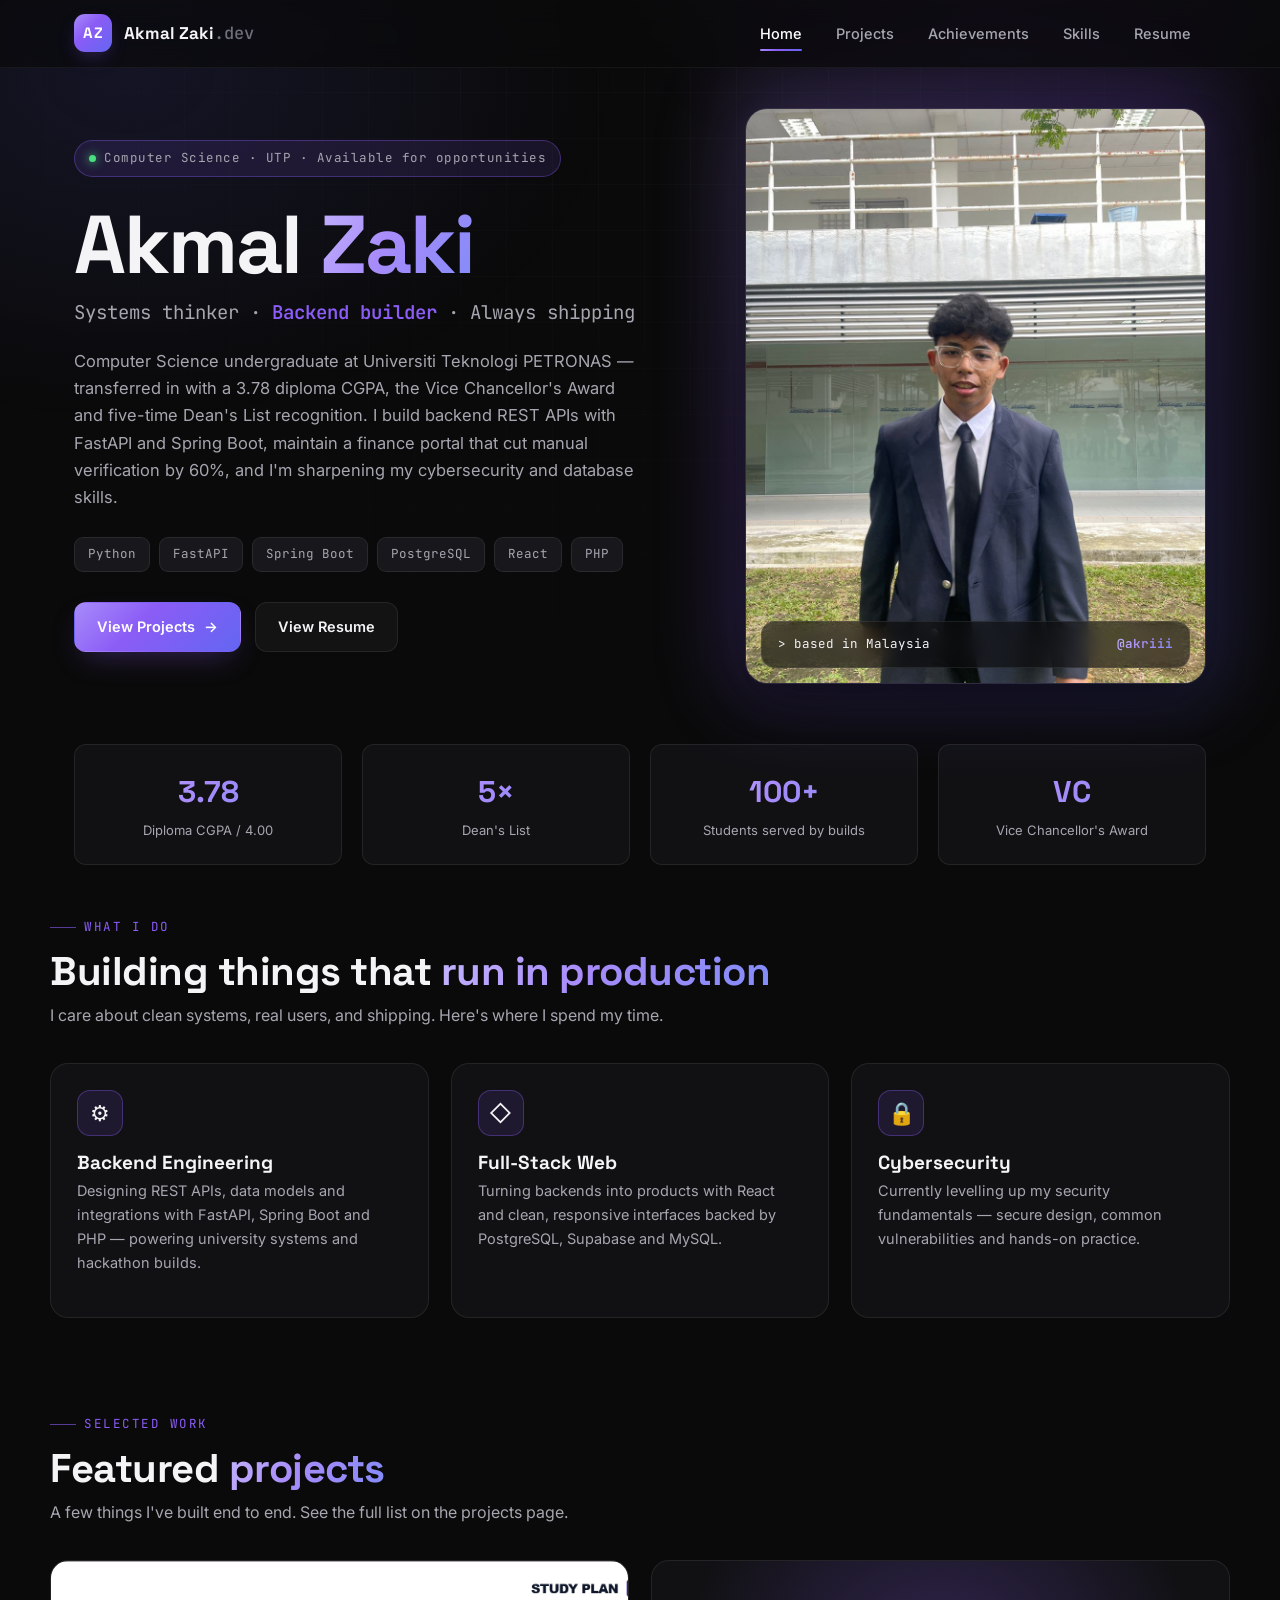
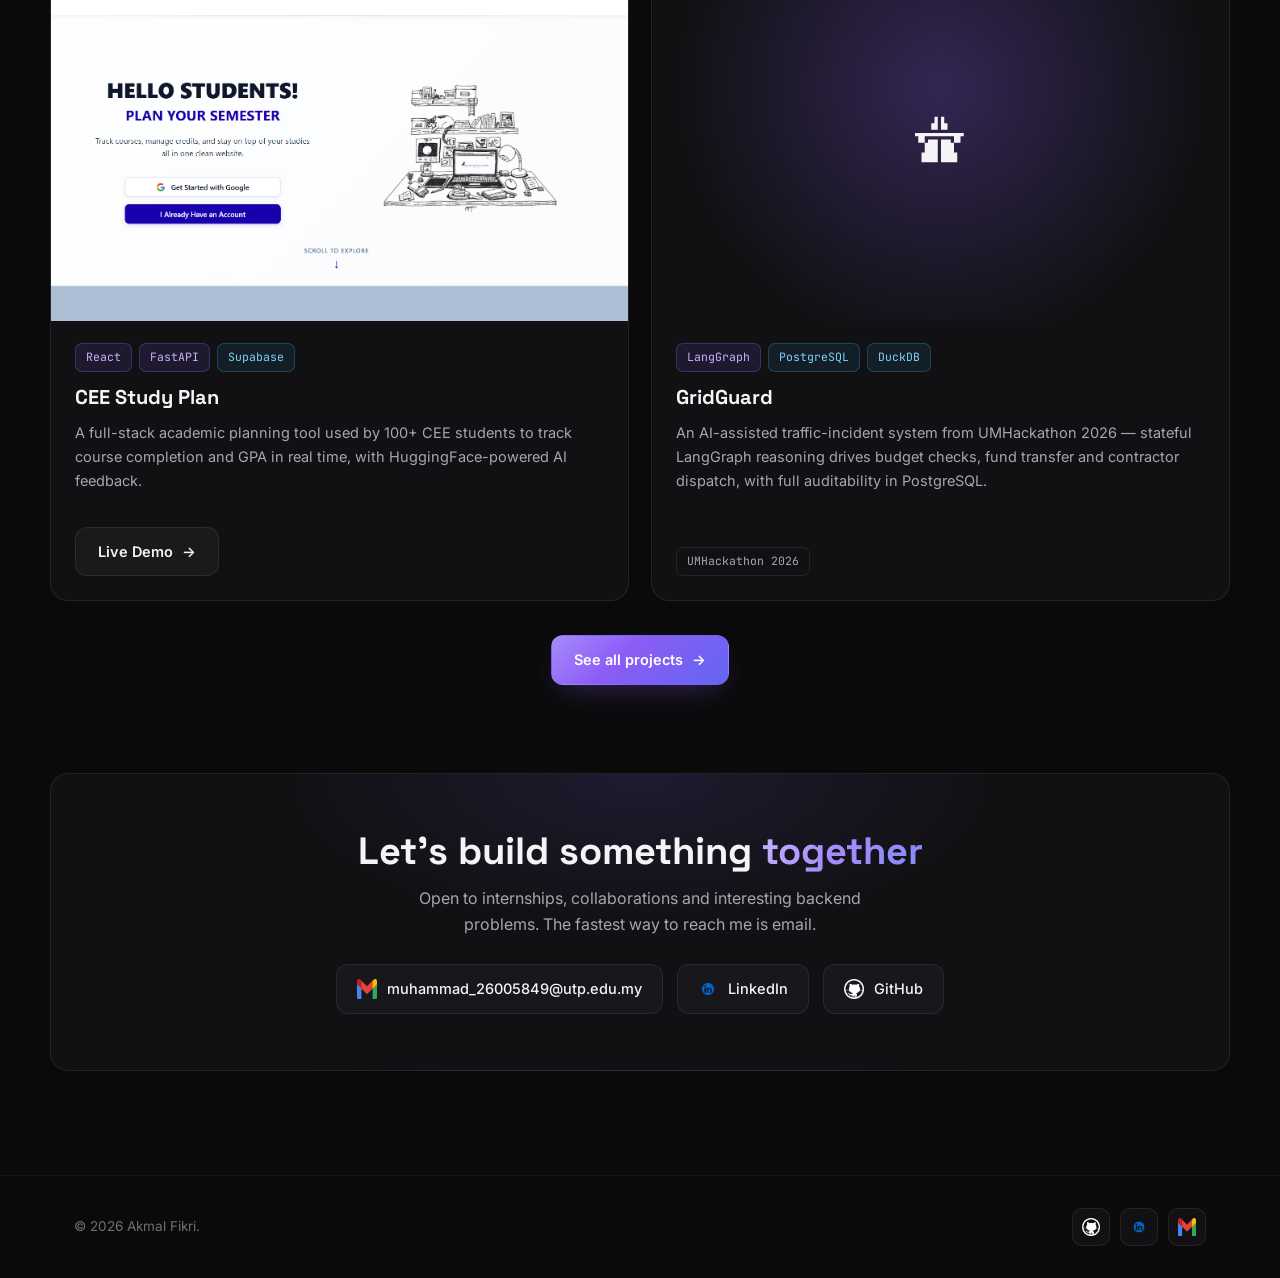
==== commit c51cf9ca: "Edited 5th July" ====
--- a/index.html
+++ b/index.html
@@ -158,7 +158,7 @@
 
     <footer class="footer">
         <div class="container">
-            <p>&copy; <span data-year>2026</span> Akmal Fikri. Designed &amp; built with HTML, CSS &amp; JS.</p>
+            <p>&copy; <span data-year>2026</span> Akmal Fikri.</p>
             <div class="socials">
                 <a href="https://github.com/akriii" target="_blank" rel="noopener" aria-label="GitHub"><img src="images/github(2).png" alt="GitHub"></a>
                 <a href="https://www.linkedin.com/in/akmal-fikri-331a36275/" target="_blank" rel="noopener" aria-label="LinkedIn"><img src="images/linkedin.png" alt="LinkedIn"></a>
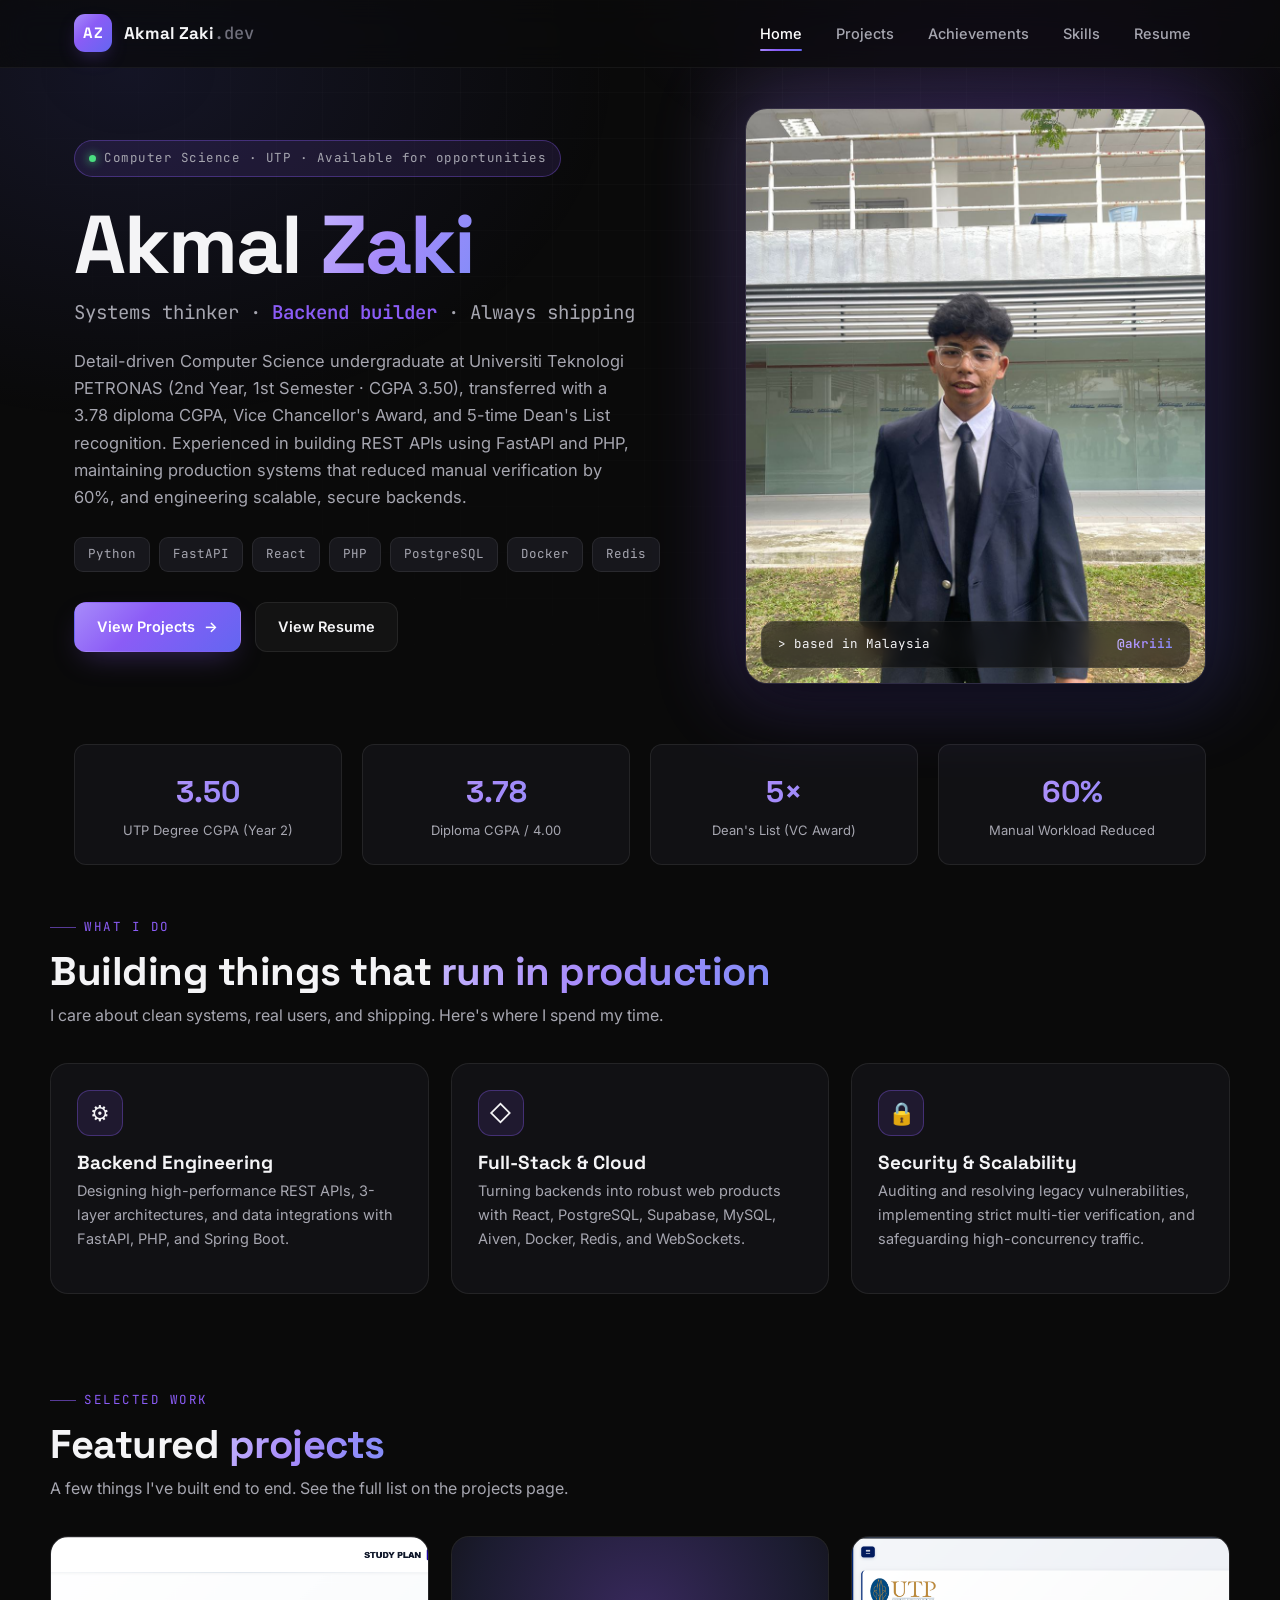
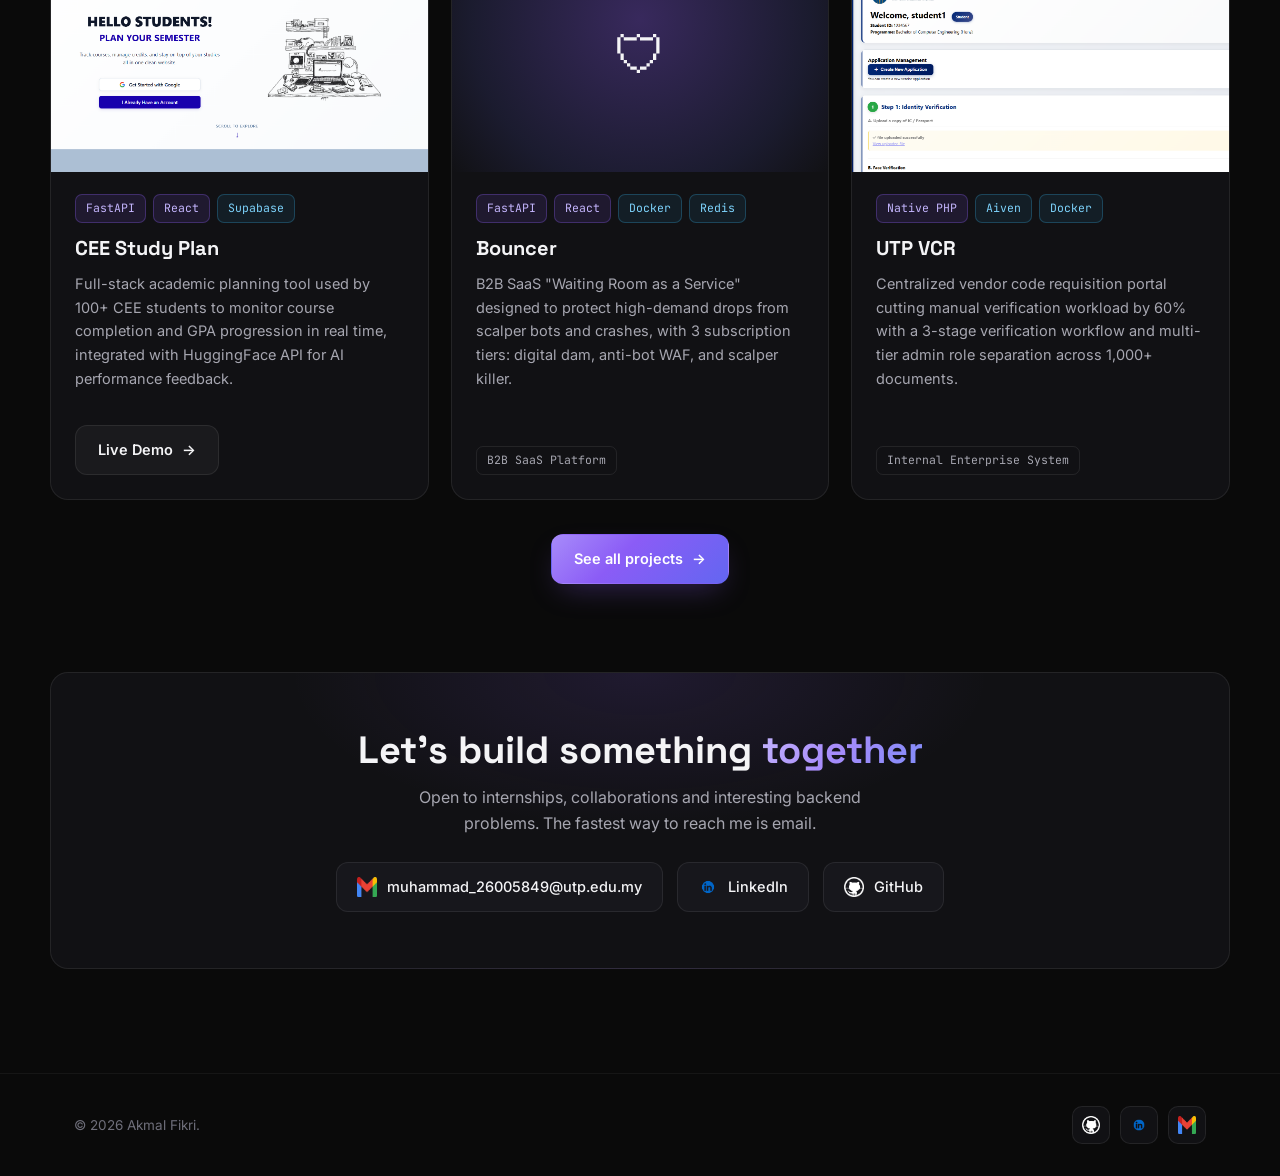
==== commit 9409c314: "Updated new content based on latest resume" ====
--- a/index.html
+++ b/index.html
@@ -3,8 +3,8 @@
 <head>
     <meta charset="UTF-8">
     <meta name="viewport" content="width=device-width, initial-scale=1">
-    <title>Akmal Zaki — Backend Developer & CS Undergraduate</title>
-    <meta name="description" content="Portfolio of Akmal Zaki — Computer Science undergraduate at UTP. Backend-focused builder working with FastAPI, Spring Boot, PHP and React.">
+    <title>Akmal Zaki — Backend Developer &amp; CS Undergraduate</title>
+    <meta name="description" content="Portfolio of Muhammad Akmal Fikri (Akmal Zaki) — Computer Science undergraduate at UTP. Backend developer skilled in FastAPI, PHP, React, Docker, Supabase, and distributed systems.">
 
     <link rel="preconnect" href="https://fonts.googleapis.com">
     <link rel="preconnect" href="https://fonts.gstatic.com" crossorigin>
@@ -38,18 +38,19 @@
                 <h1>Akmal <span class="grad-text">Zaki</span></h1>
                 <p class="hero-role">Systems thinker &middot; <b>Backend builder</b> &middot; Always shipping</p>
                 <p class="lead">
-                    Computer Science undergraduate at Universiti Teknologi PETRONAS — transferred in with a
-                    3.78 diploma CGPA, the Vice Chancellor's Award and five-time Dean's List recognition.
-                    I build backend REST APIs with FastAPI and Spring Boot, maintain a finance portal that
-                    cut manual verification by 60%, and I'm sharpening my cybersecurity and database skills.
+                    Detail-driven Computer Science undergraduate at Universiti Teknologi PETRONAS (2nd Year, 1st Semester · CGPA 3.50),
+                    transferred with a 3.78 diploma CGPA, Vice Chancellor's Award, and 5-time Dean's List recognition.
+                    Experienced in building REST APIs using FastAPI and PHP, maintaining production systems that reduced manual verification by 60%,
+                    and engineering scalable, secure backends.
                 </p>
                 <div class="chips">
                     <span class="chip">Python</span>
                     <span class="chip">FastAPI</span>
-                    <span class="chip">Spring Boot</span>
-                    <span class="chip">PostgreSQL</span>
                     <span class="chip">React</span>
                     <span class="chip">PHP</span>
+                    <span class="chip">PostgreSQL</span>
+                    <span class="chip">Docker</span>
+                    <span class="chip">Redis</span>
                 </div>
                 <div class="hero-actions">
                     <a href="projects.html" class="btn btn-primary">View Projects <span class="arrow">&rarr;</span></a>
@@ -68,10 +69,10 @@
 
         <!-- Stats -->
         <div class="stats reveal d1">
+            <div class="stat"><div class="num grad-text">3.50</div><div class="lbl">UTP Degree CGPA (Year 2)</div></div>
             <div class="stat"><div class="num grad-text">3.78</div><div class="lbl">Diploma CGPA / 4.00</div></div>
-            <div class="stat"><div class="num grad-text">5&times;</div><div class="lbl">Dean's List</div></div>
-            <div class="stat"><div class="num grad-text">100+</div><div class="lbl">Students served by builds</div></div>
-            <div class="stat"><div class="num grad-text">VC</div><div class="lbl">Vice Chancellor's Award</div></div>
+            <div class="stat"><div class="num grad-text">5&times;</div><div class="lbl">Dean's List (VC Award)</div></div>
+            <div class="stat"><div class="num grad-text">60%</div><div class="lbl">Manual Workload Reduced</div></div>
         </div>
     </header>
 
@@ -86,17 +87,17 @@
             <div class="card reveal">
                 <div class="card-icon-badge">&#9881;</div>
                 <h3>Backend Engineering</h3>
-                <p class="muted">Designing REST APIs, data models and integrations with FastAPI, Spring Boot and PHP — powering university systems and hackathon builds.</p>
+                <p class="muted">Designing high-performance REST APIs, 3-layer architectures, and data integrations with FastAPI, PHP, and Spring Boot.</p>
             </div>
             <div class="card reveal d1">
                 <div class="card-icon-badge">&#9671;</div>
-                <h3>Full-Stack Web</h3>
-                <p class="muted">Turning backends into products with React and clean, responsive interfaces backed by PostgreSQL, Supabase and MySQL.</p>
+                <h3>Full-Stack &amp; Cloud</h3>
+                <p class="muted">Turning backends into robust web products with React, PostgreSQL, Supabase, MySQL, Aiven, Docker, Redis, and WebSockets.</p>
             </div>
             <div class="card reveal d2">
                 <div class="card-icon-badge">&#128274;</div>
-                <h3>Cybersecurity</h3>
-                <p class="muted">Currently levelling up my security fundamentals — secure design, common vulnerabilities and hands-on practice.</p>
+                <h3>Security &amp; Scalability</h3>
+                <p class="muted">Auditing and resolving legacy vulnerabilities, implementing strict multi-tier verification, and safeguarding high-concurrency traffic.</p>
             </div>
         </div>
     </section>
@@ -108,32 +109,45 @@
             <h2 class="section-title">Featured <span class="grad-text">projects</span></h2>
             <p class="section-sub">A few things I've built end to end. See the full list on the projects page.</p>
         </div>
-        <div class="grid grid-2">
+        <div class="grid grid-3">
             <article class="card project-card reveal">
                 <div class="project-thumb"><img src="images/study_plan.png" alt="CEE Study Plan"></div>
                 <div class="project-body">
                     <div class="tags">
-                        <span class="tag a">React</span><span class="tag a">FastAPI</span><span class="tag b">Supabase</span>
+                        <span class="tag a">FastAPI</span><span class="tag a">React</span><span class="tag b">Supabase</span>
                     </div>
                     <h3>CEE Study Plan</h3>
-                    <p class="desc">A full-stack academic planning tool used by 100+ CEE students to track course completion and GPA in real time, with HuggingFace-powered AI feedback.</p>
+                    <p class="desc">Full-stack academic planning tool used by 100+ CEE students to monitor course completion and GPA progression in real time, integrated with HuggingFace API for AI performance feedback.</p>
                     <div class="project-links">
                         <a href="https://study-plan-react.vercel.app/" class="btn btn-ghost" target="_blank" rel="noopener">Live Demo <span class="arrow">&rarr;</span></a>
                     </div>
                 </div>
             </article>
             <article class="card project-card reveal d1">
-                <div class="project-thumb" style="display:grid;place-items:center;background:radial-gradient(circle at 50% 35%, rgba(139,92,246,0.28), transparent 70%);">
-                    <span style="font-size:52px;line-height:1;">&#128739;</span>
+                <div class="project-thumb" style="display:grid;place-items:center;background:radial-gradient(circle at 50% 35%, rgba(139,92,246,0.32), rgba(99,102,241,0.12) 70%, transparent 100%);">
+                    <span style="font-size:52px;line-height:1;">&#128737;</span>
                 </div>
                 <div class="project-body">
                     <div class="tags">
-                        <span class="tag a">LangGraph</span><span class="tag b">PostgreSQL</span><span class="tag b">DuckDB</span>
+                        <span class="tag a">FastAPI</span><span class="tag a">React</span><span class="tag b">Docker</span><span class="tag b">Redis</span>
                     </div>
-                    <h3>GridGuard</h3>
-                    <p class="desc">An AI-assisted traffic-incident system from UMHackathon 2026 — stateful LangGraph reasoning drives budget checks, fund transfer and contractor dispatch, with full auditability in PostgreSQL.</p>
+                    <h3>Bouncer</h3>
+                    <p class="desc">B2B SaaS "Waiting Room as a Service" designed to protect high-demand drops from scalper bots and crashes, with 3 subscription tiers: digital dam, anti-bot WAF, and scalper killer.</p>
                     <div class="project-links">
-                        <span class="tag">UMHackathon 2026</span>
+                        <span class="tag">B2B SaaS Platform</span>
+                    </div>
+                </div>
+            </article>
+            <article class="card project-card reveal d2">
+                <div class="project-thumb"><img src="images/utp_vcr_img.png" alt="UTP VCR Portal"></div>
+                <div class="project-body">
+                    <div class="tags">
+                        <span class="tag a">Native PHP</span><span class="tag b">Aiven</span><span class="tag b">Docker</span>
+                    </div>
+                    <h3>UTP VCR</h3>
+                    <p class="desc">Centralized vendor code requisition portal cutting manual verification workload by 60% with a 3-stage verification workflow and multi-tier admin role separation across 1,000+ documents.</p>
+                    <div class="project-links">
+                        <span class="tag">Internal Enterprise System</span>
                     </div>
                 </div>
             </article>
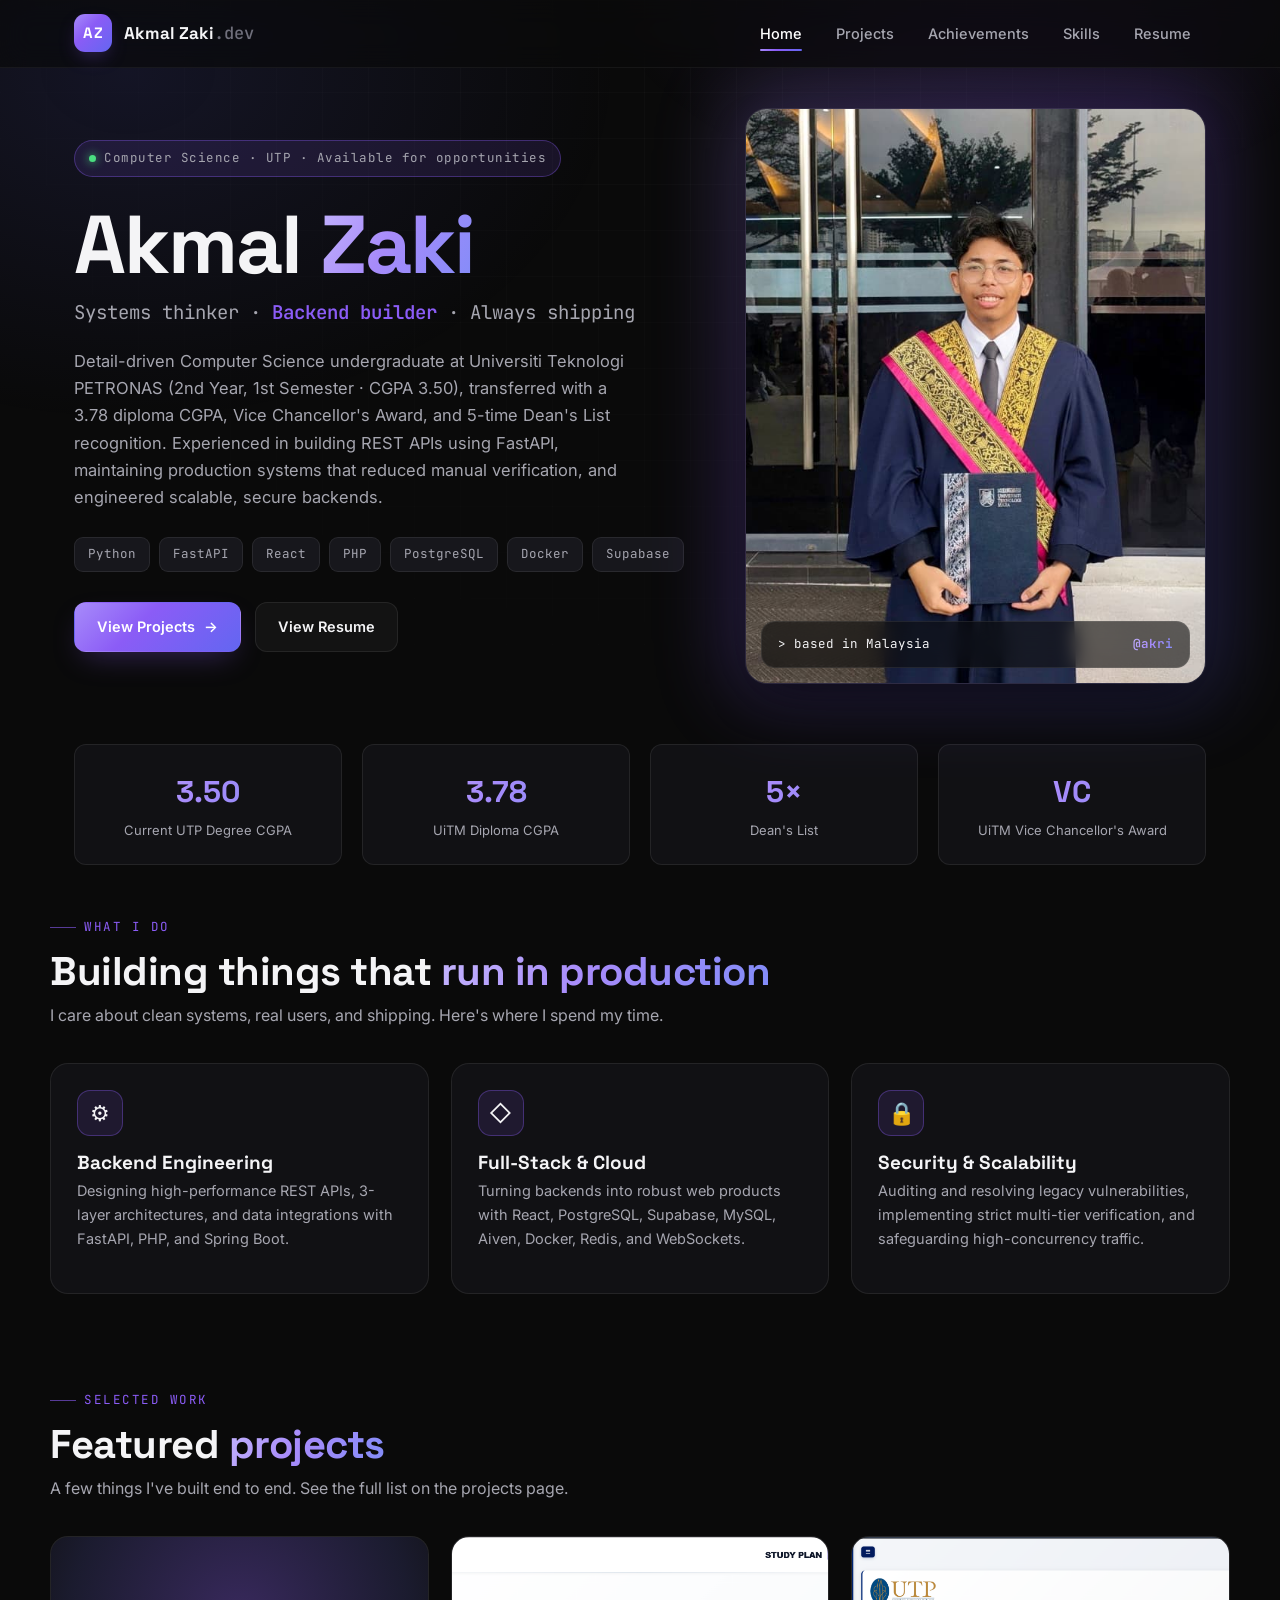
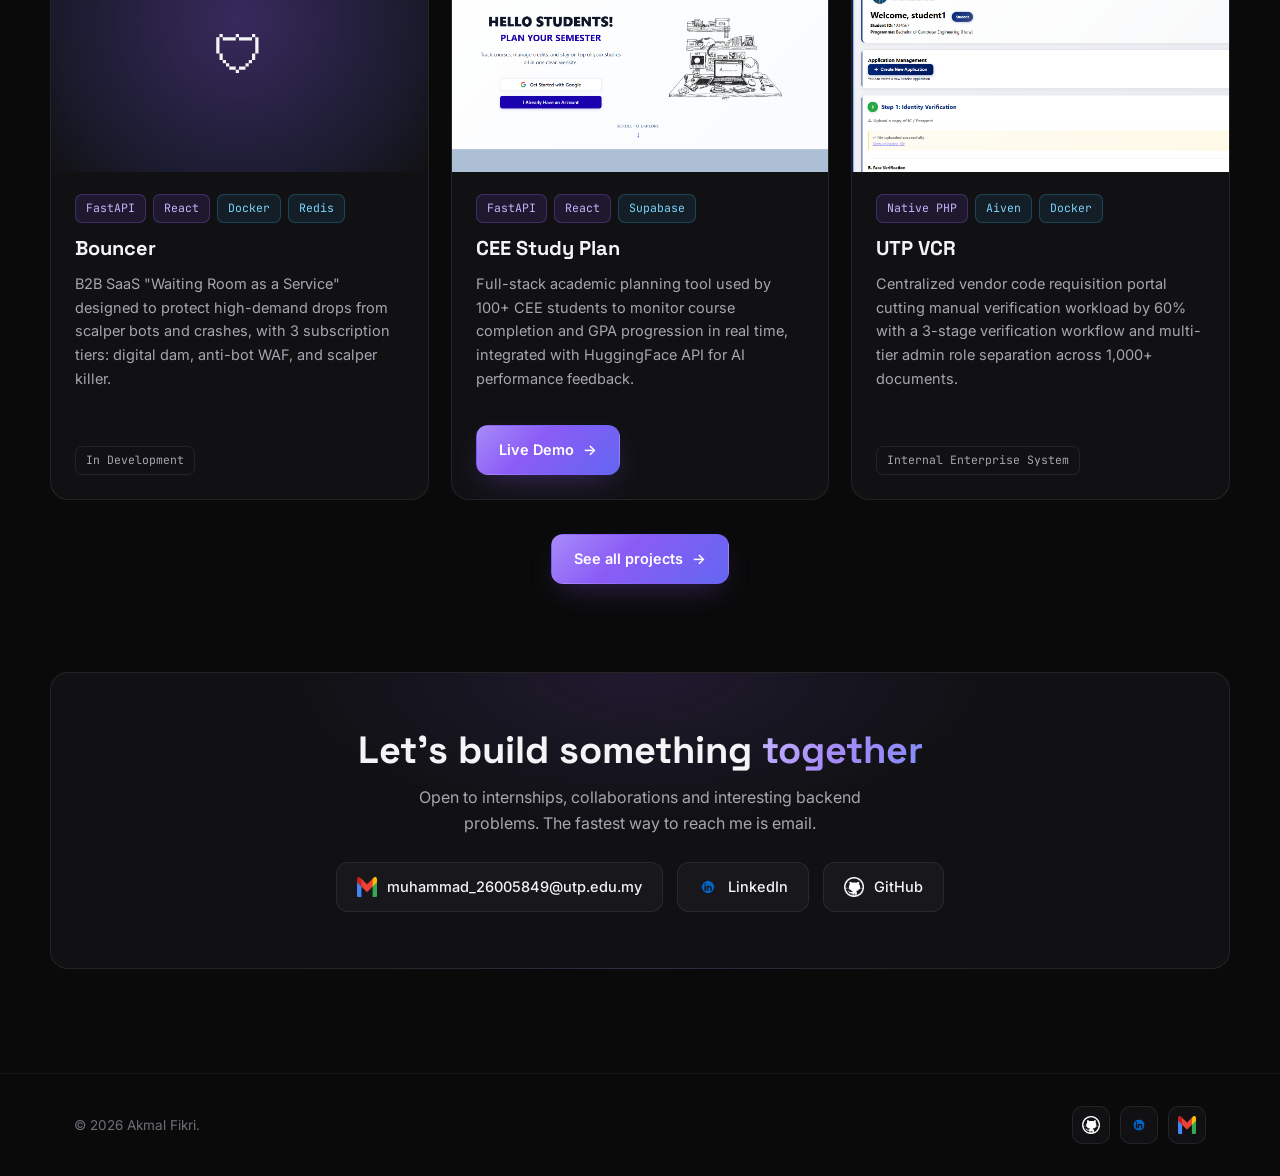
==== commit fe0206fa: "Fix typo and new content" ====
--- a/index.html
+++ b/index.html
@@ -40,8 +40,8 @@
                 <p class="lead">
                     Detail-driven Computer Science undergraduate at Universiti Teknologi PETRONAS (2nd Year, 1st Semester · CGPA 3.50),
                     transferred with a 3.78 diploma CGPA, Vice Chancellor's Award, and 5-time Dean's List recognition.
-                    Experienced in building REST APIs using FastAPI and PHP, maintaining production systems that reduced manual verification by 60%,
-                    and engineering scalable, secure backends.
+                    Experienced in building REST APIs using FastAPI, maintaining production systems that reduced manual verification,
+                    and engineered scalable, secure backends.
                 </p>
                 <div class="chips">
                     <span class="chip">Python</span>
@@ -50,7 +50,7 @@
                     <span class="chip">PHP</span>
                     <span class="chip">PostgreSQL</span>
                     <span class="chip">Docker</span>
-                    <span class="chip">Redis</span>
+                    <span class="chip">Supabase</span>
                 </div>
                 <div class="hero-actions">
                     <a href="projects.html" class="btn btn-primary">View Projects <span class="arrow">&rarr;</span></a>
@@ -59,20 +59,20 @@
             </div>
 
             <div class="hero-photo-wrap reveal d1">
-                <img src="images/gambar_casual_dean_list.jpg" class="hero-photo" alt="Portrait of Akmal Zaki">
+                <img src="images/gambar_konvo_2.jpeg" class="hero-photo" alt="Portrait of Akmal Zaki">
                 <div class="hero-photo-tag">
                     <span>&gt; based in Malaysia</span>
-                    <span class="grad-text">@akriii</span>
+                    <span class="grad-text">@akri</span>
                 </div>
             </div>
         </div>
 
         <!-- Stats -->
         <div class="stats reveal d1">
-            <div class="stat"><div class="num grad-text">3.50</div><div class="lbl">UTP Degree CGPA (Year 2)</div></div>
-            <div class="stat"><div class="num grad-text">3.78</div><div class="lbl">Diploma CGPA / 4.00</div></div>
-            <div class="stat"><div class="num grad-text">5&times;</div><div class="lbl">Dean's List (VC Award)</div></div>
-            <div class="stat"><div class="num grad-text">60%</div><div class="lbl">Manual Workload Reduced</div></div>
+            <div class="stat"><div class="num grad-text">3.50</div><div class="lbl">Current UTP Degree CGPA</div></div>
+            <div class="stat"><div class="num grad-text">3.78</div><div class="lbl">UiTM Diploma CGPA</div></div>
+            <div class="stat"><div class="num grad-text">5&times;</div><div class="lbl">Dean's List</div></div>
+            <div class="stat"><div class="num grad-text">VC</div><div class="lbl">UiTM Vice Chancellor's Award</div></div>
         </div>
     </header>
 
@@ -110,19 +110,6 @@
             <p class="section-sub">A few things I've built end to end. See the full list on the projects page.</p>
         </div>
         <div class="grid grid-3">
-            <article class="card project-card reveal">
-                <div class="project-thumb"><img src="images/study_plan.png" alt="CEE Study Plan"></div>
-                <div class="project-body">
-                    <div class="tags">
-                        <span class="tag a">FastAPI</span><span class="tag a">React</span><span class="tag b">Supabase</span>
-                    </div>
-                    <h3>CEE Study Plan</h3>
-                    <p class="desc">Full-stack academic planning tool used by 100+ CEE students to monitor course completion and GPA progression in real time, integrated with HuggingFace API for AI performance feedback.</p>
-                    <div class="project-links">
-                        <a href="https://study-plan-react.vercel.app/" class="btn btn-ghost" target="_blank" rel="noopener">Live Demo <span class="arrow">&rarr;</span></a>
-                    </div>
-                </div>
-            </article>
             <article class="card project-card reveal d1">
                 <div class="project-thumb" style="display:grid;place-items:center;background:radial-gradient(circle at 50% 35%, rgba(139,92,246,0.32), rgba(99,102,241,0.12) 70%, transparent 100%);">
                     <span style="font-size:52px;line-height:1;">&#128737;</span>
@@ -134,10 +121,24 @@
                     <h3>Bouncer</h3>
                     <p class="desc">B2B SaaS "Waiting Room as a Service" designed to protect high-demand drops from scalper bots and crashes, with 3 subscription tiers: digital dam, anti-bot WAF, and scalper killer.</p>
                     <div class="project-links">
-                        <span class="tag">B2B SaaS Platform</span>
+                        <span class="tag">In Development</span>
                     </div>
                 </div>
             </article>
+            <article class="card project-card reveal">
+                <div class="project-thumb"><img src="images/study_plan.png" alt="CEE Study Plan"></div>
+                <div class="project-body">
+                    <div class="tags">
+                        <span class="tag a">FastAPI</span><span class="tag a">React</span><span class="tag b">Supabase</span>
+                    </div>
+                    <h3>CEE Study Plan</h3>
+                    <p class="desc">Full-stack academic planning tool used by 100+ CEE students to monitor course completion and GPA progression in real time, integrated with HuggingFace API for AI performance feedback.</p>
+                    <div class="project-links">
+                        <a href="https://study-plan-react.vercel.app/" class="btn btn-primary" target="_blank" rel="noopener">Live Demo <span class="arrow">&rarr;</span></a>
+                    </div>
+                </div>
+            </article>
+            
             <article class="card project-card reveal d2">
                 <div class="project-thumb"><img src="images/utp_vcr_img.png" alt="UTP VCR Portal"></div>
                 <div class="project-body">
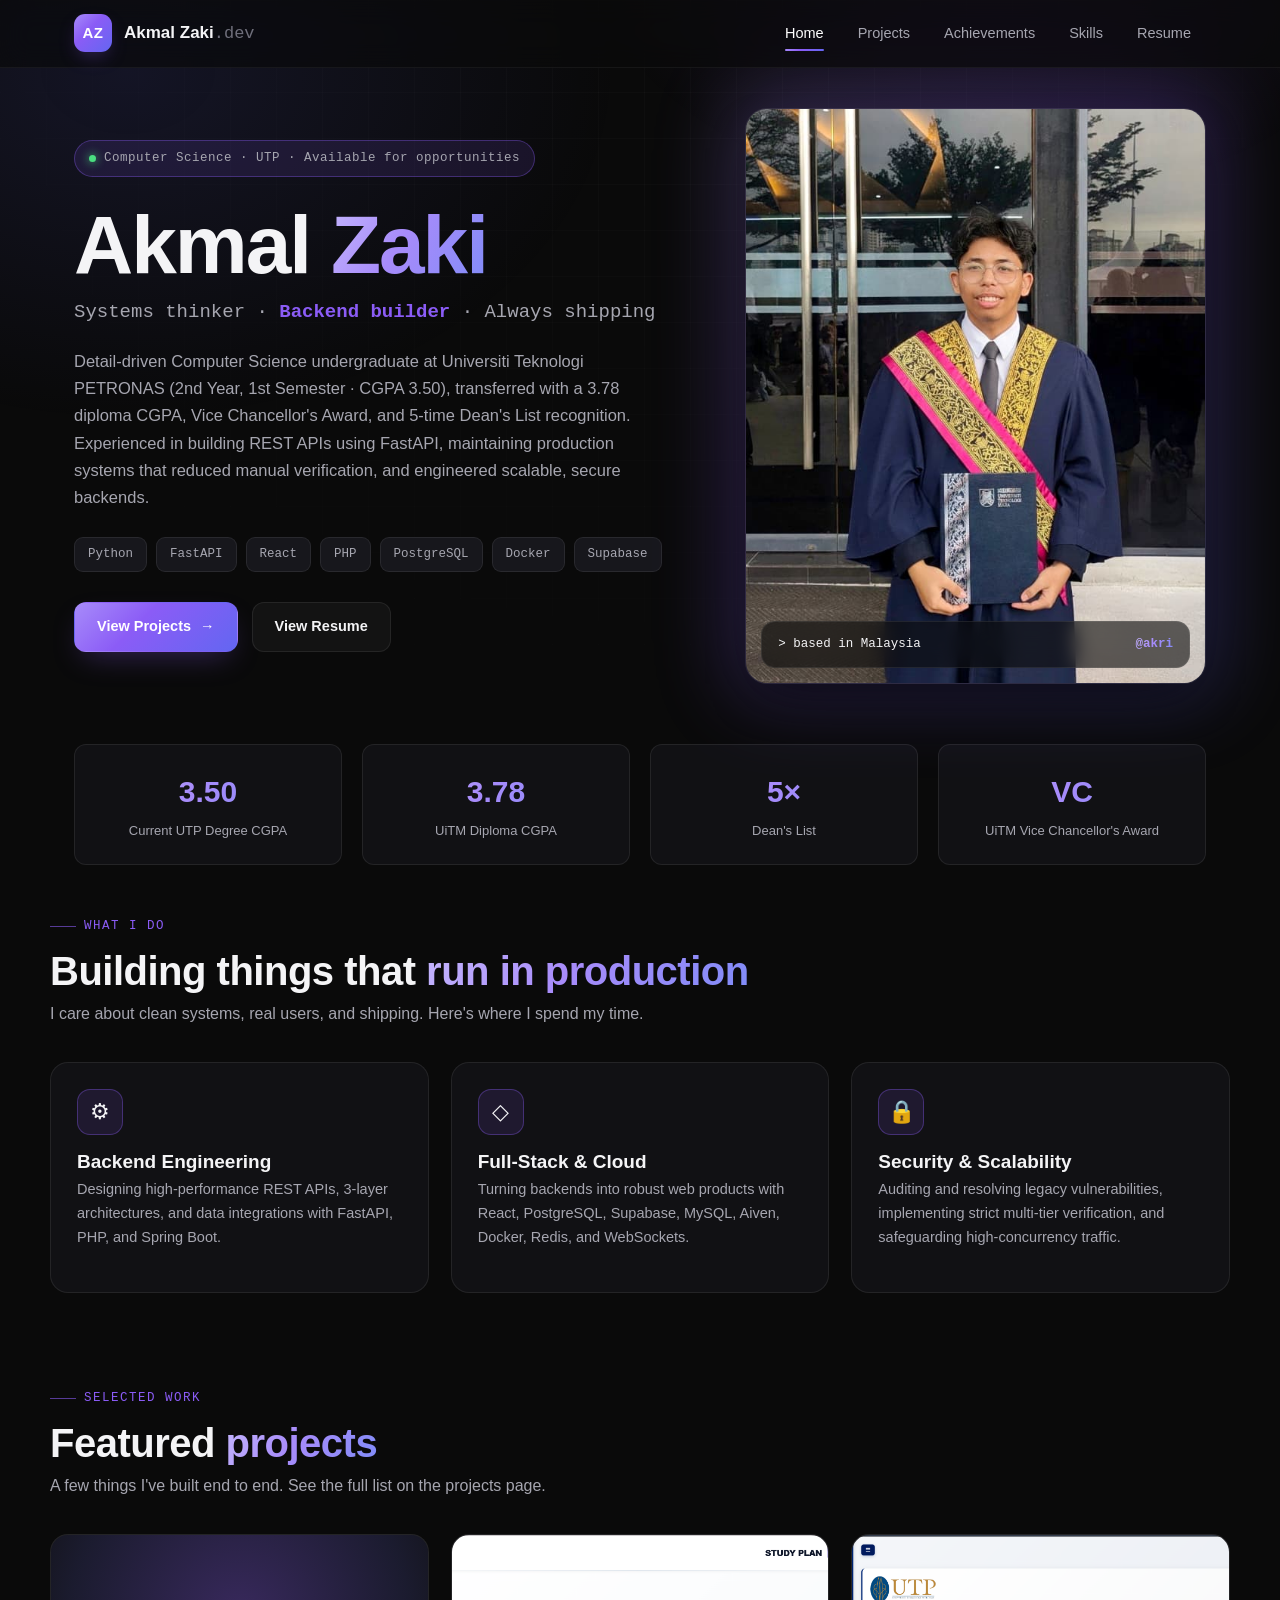
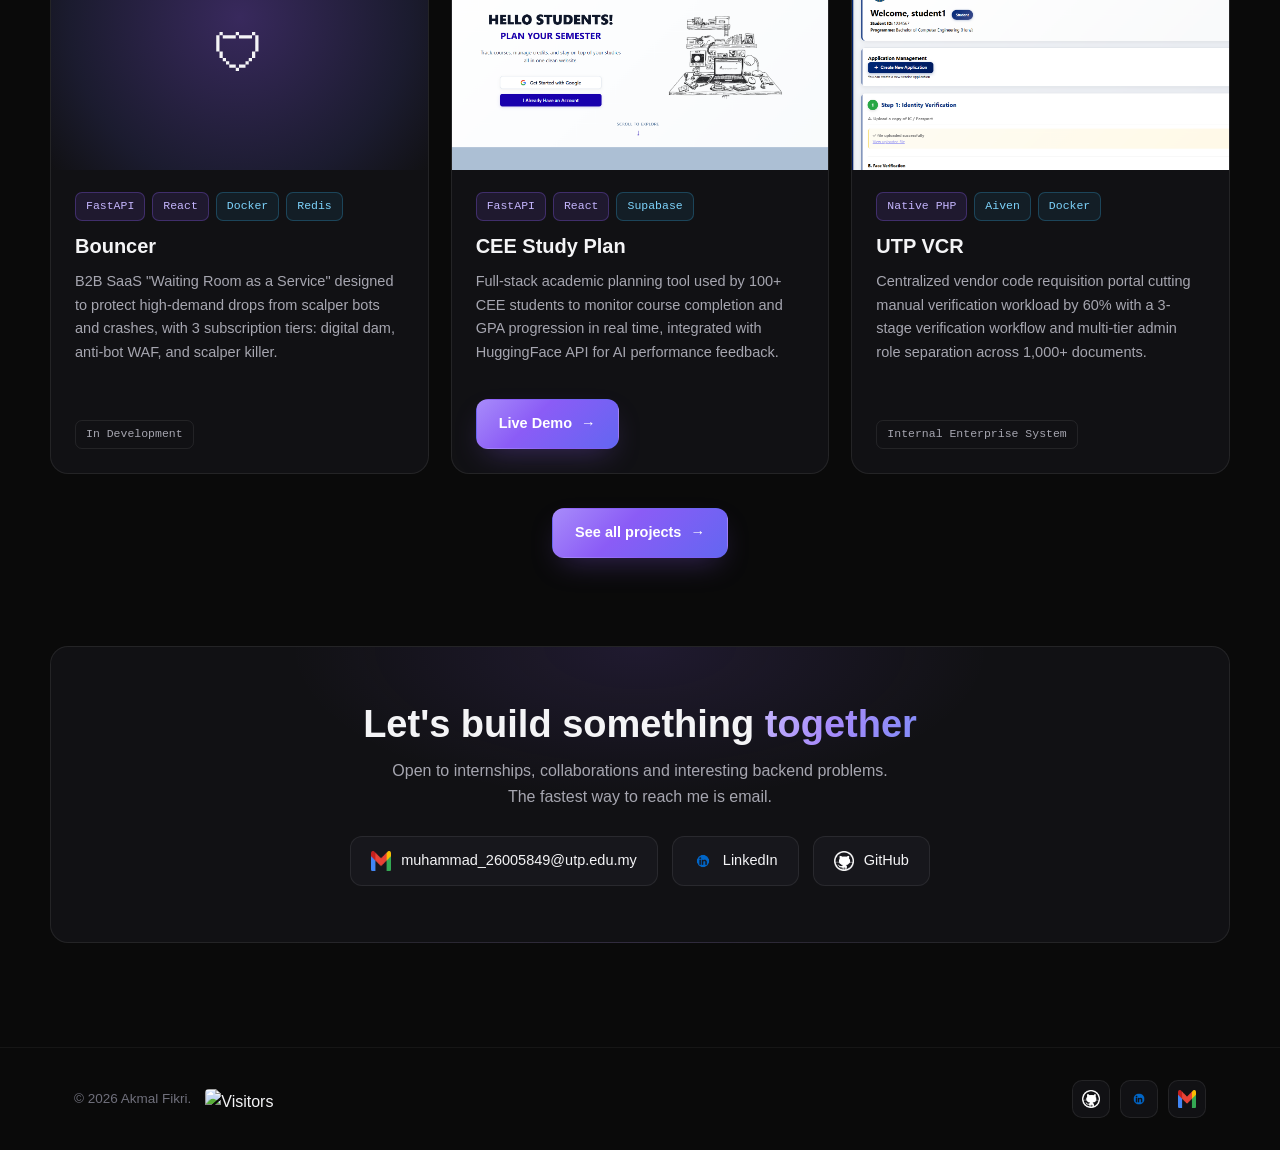
==== commit 6450a78d: "Added counter and fix security vulnerabalitites" ====
--- a/index.html
+++ b/index.html
@@ -5,6 +5,9 @@
     <meta name="viewport" content="width=device-width, initial-scale=1">
     <title>Akmal Zaki — Backend Developer &amp; CS Undergraduate</title>
     <meta name="description" content="Portfolio of Muhammad Akmal Fikri (Akmal Zaki) — Computer Science undergraduate at UTP. Backend developer skilled in FastAPI, PHP, React, Docker, Supabase, and distributed systems.">
+
+        <meta name="referrer" content="strict-origin-when-cross-origin">
+    <meta http-equiv="Content-Security-Policy" content="default-src 'self'; script-src 'self'; style-src 'self' 'unsafe-inline' https://fonts.googleapis.com; font-src 'self' https://fonts.gstatic.com; img-src 'self' data: https://hits.sh; object-src 'none'; base-uri 'self';">
 
     <link rel="preconnect" href="https://fonts.googleapis.com">
     <link rel="preconnect" href="https://fonts.gstatic.com" crossorigin>
@@ -134,7 +137,7 @@
                     <h3>CEE Study Plan</h3>
                     <p class="desc">Full-stack academic planning tool used by 100+ CEE students to monitor course completion and GPA progression in real time, integrated with HuggingFace API for AI performance feedback.</p>
                     <div class="project-links">
-                        <a href="https://study-plan-react.vercel.app/" class="btn btn-primary" target="_blank" rel="noopener">Live Demo <span class="arrow">&rarr;</span></a>
+                        <a href="https://study-plan-react.vercel.app/" class="btn btn-primary" target="_blank" rel="noopener noreferrer">Live Demo <span class="arrow">&rarr;</span></a>
                     </div>
                 </div>
             </article>
@@ -165,18 +168,21 @@
             <p>Open to internships, collaborations and interesting backend problems. The fastest way to reach me is email.</p>
             <div class="contact-methods">
                 <a href="mailto:muhammad_26005849@utp.edu.my"><img src="images/gmail.png" alt="">muhammad_26005849@utp.edu.my</a>
-                <a href="https://www.linkedin.com/in/akmal-fikri-331a36275/" target="_blank" rel="noopener"><img src="images/linkedin.png" alt="">LinkedIn</a>
-                <a href="https://github.com/akriii" target="_blank" rel="noopener"><img src="images/github(2).png" alt="">GitHub</a>
+                <a href="https://www.linkedin.com/in/akmal-fikri-331a36275/" target="_blank" rel="noopener noreferrer"><img src="images/linkedin.png" alt="">LinkedIn</a>
+                <a href="https://github.com/akriii" target="_blank" rel="noopener noreferrer"><img src="images/github(2).png" alt="">GitHub</a>
             </div>
         </div>
     </section>
 
     <footer class="footer">
         <div class="container">
-            <p>&copy; <span data-year>2026</span> Akmal Fikri.</p>
+            <div class="footer-left">
+                <p>&copy; <span data-year>2026</span> Akmal Fikri.</p>
+                <div class="footer-counter" title="Total page visits"></div>
+            </div>
             <div class="socials">
-                <a href="https://github.com/akriii" target="_blank" rel="noopener" aria-label="GitHub"><img src="images/github(2).png" alt="GitHub"></a>
-                <a href="https://www.linkedin.com/in/akmal-fikri-331a36275/" target="_blank" rel="noopener" aria-label="LinkedIn"><img src="images/linkedin.png" alt="LinkedIn"></a>
+                <a href="https://github.com/akriii" target="_blank" rel="noopener noreferrer" aria-label="GitHub"><img src="images/github(2).png" alt="GitHub"></a>
+                <a href="https://www.linkedin.com/in/akmal-fikri-331a36275/" target="_blank" rel="noopener noreferrer" aria-label="LinkedIn"><img src="images/linkedin.png" alt="LinkedIn"></a>
                 <a href="mailto:muhammad_26005849@utp.edu.my" aria-label="Email"><img src="images/gmail.png" alt="Email"></a>
             </div>
         </div>
